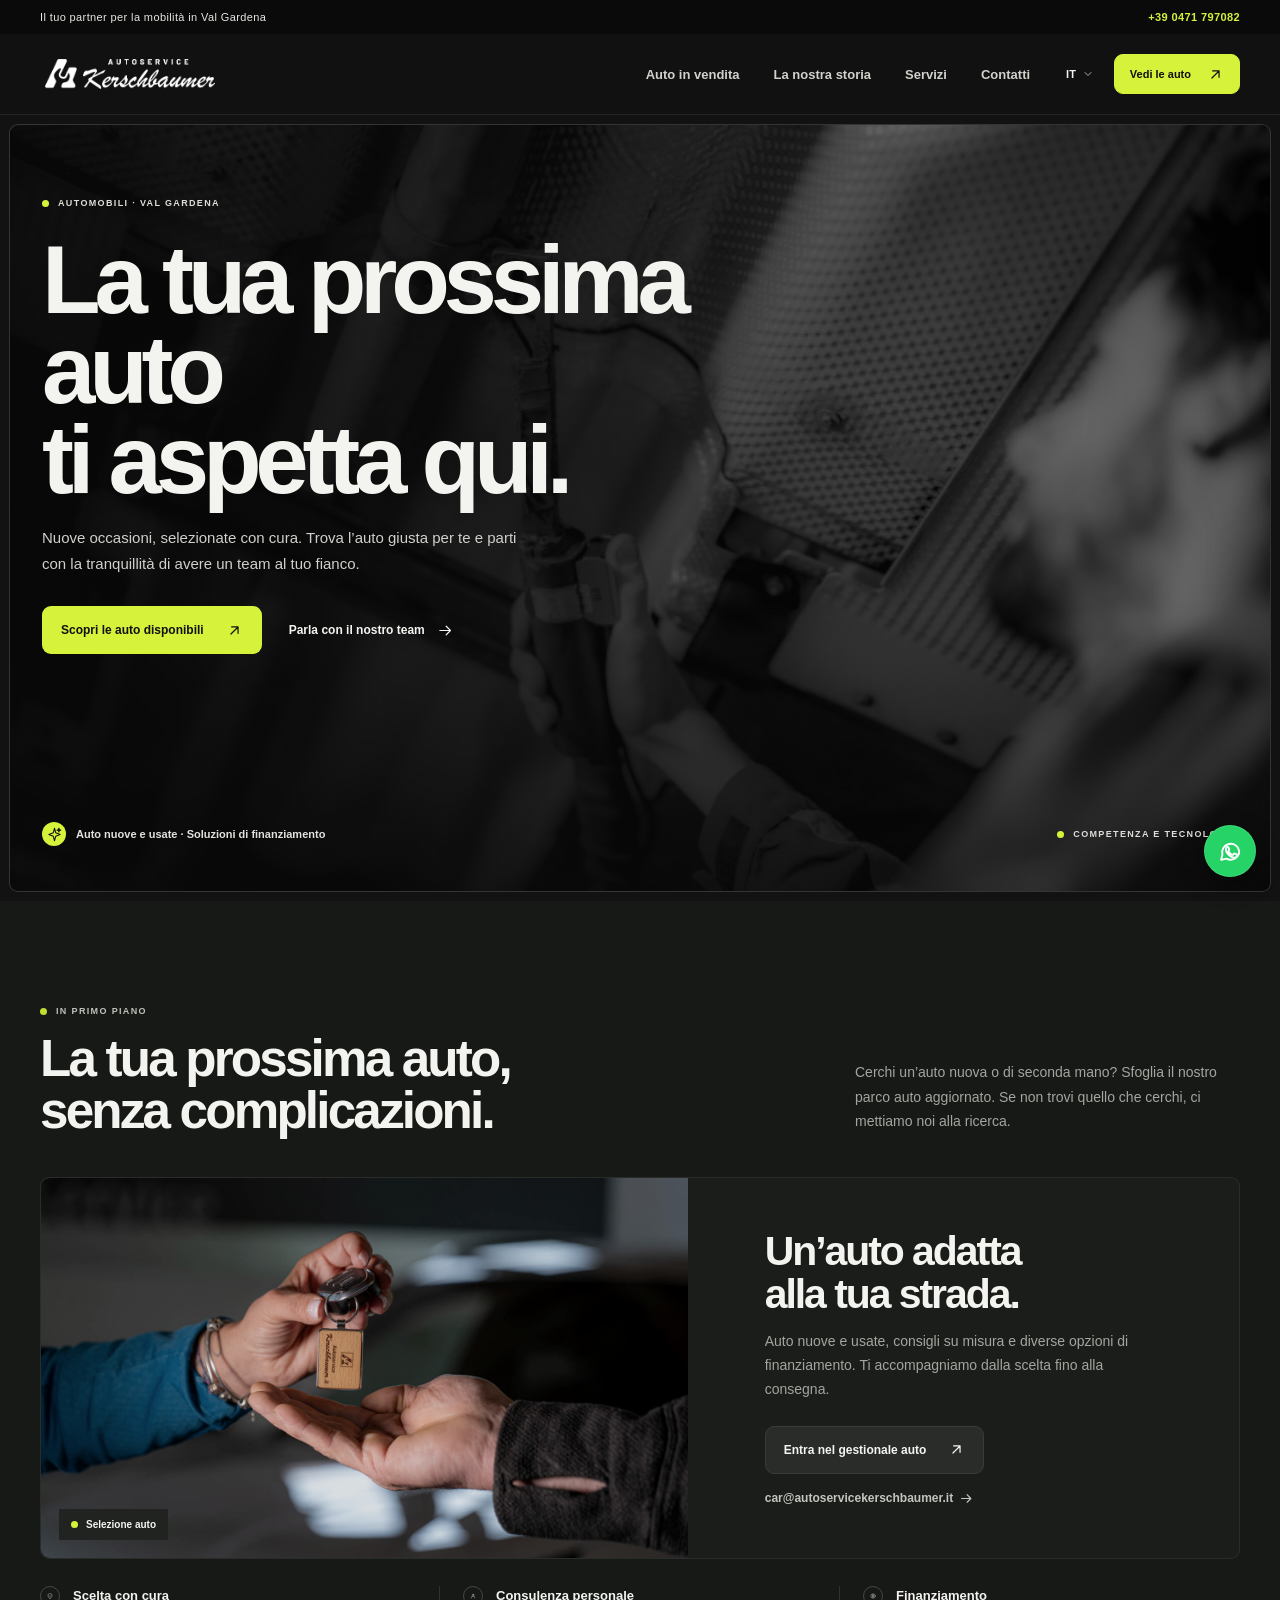
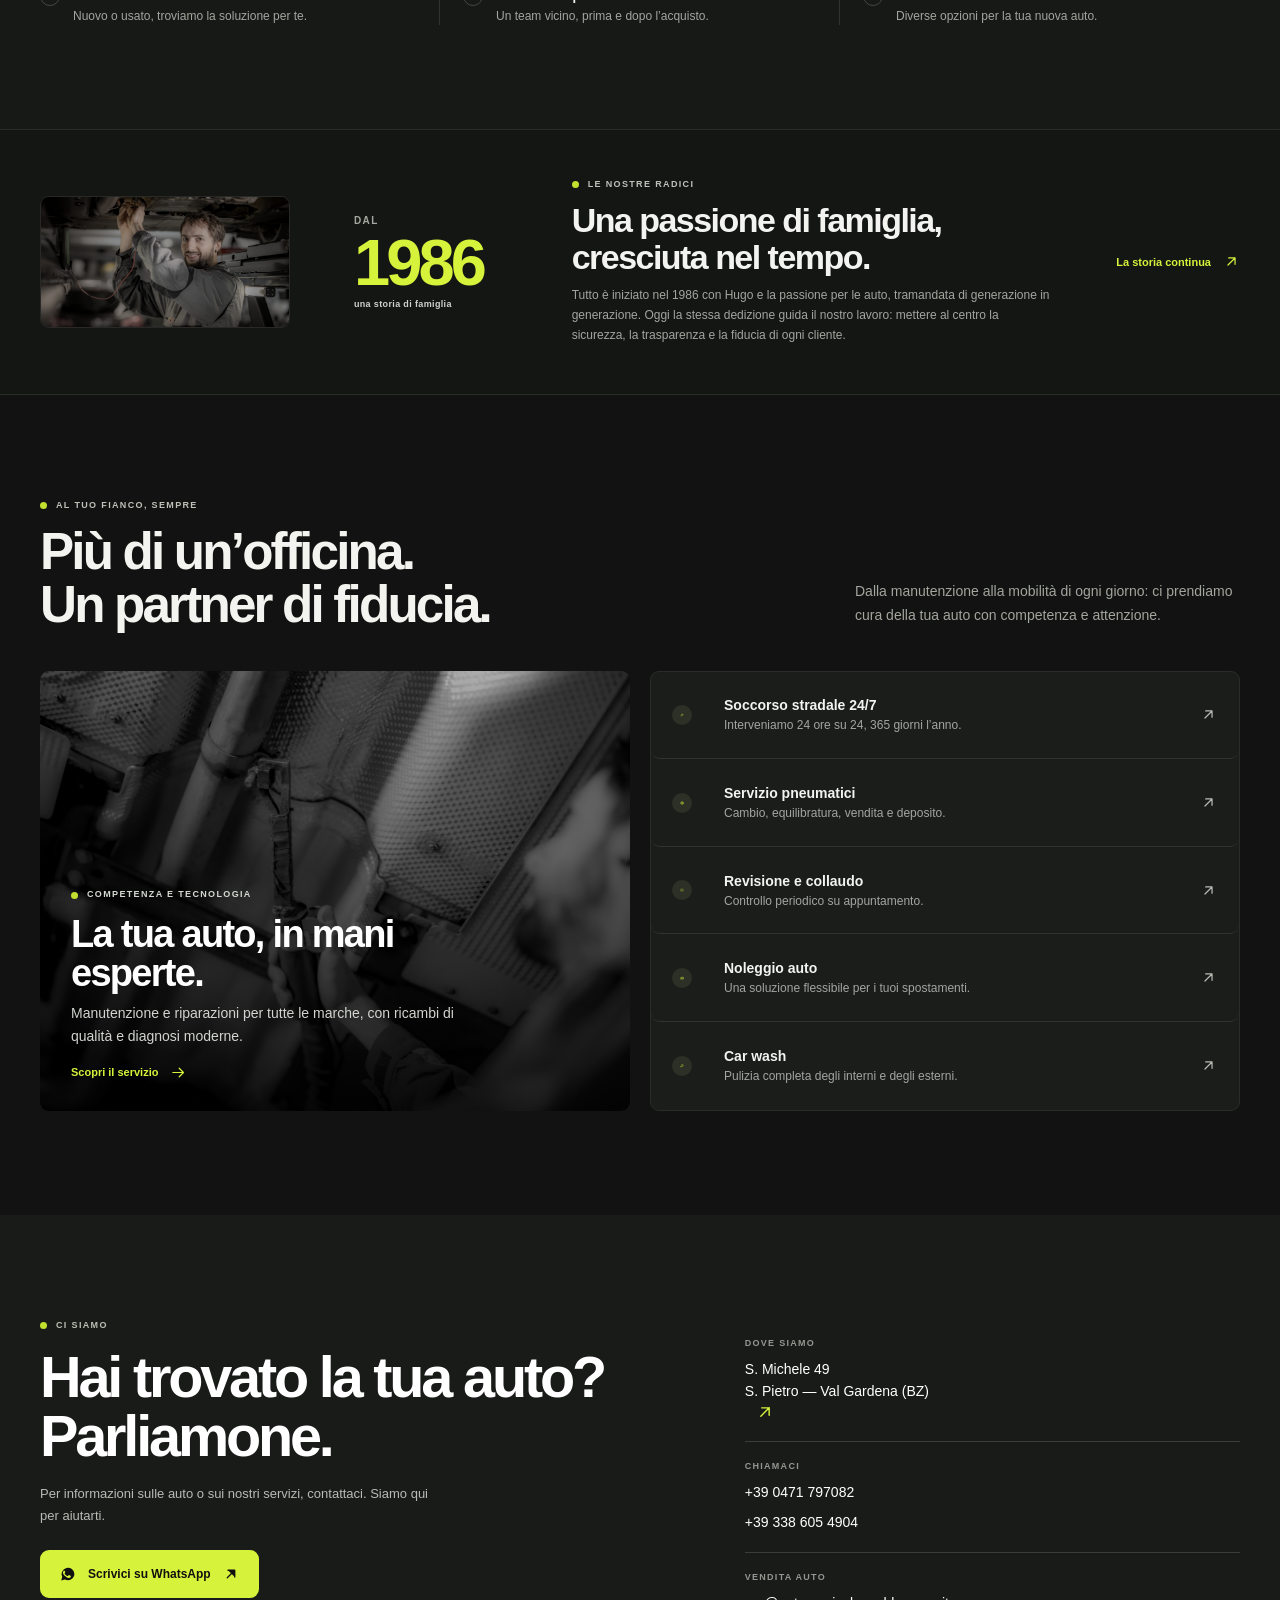
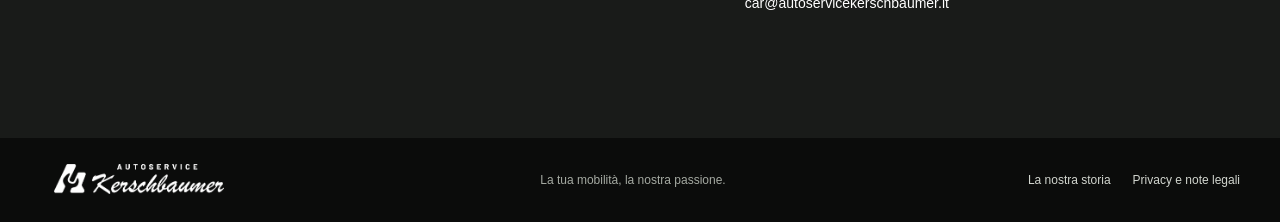
==== index.html @ 0c0854ee "Autoservice_Versione 2" ====
<!doctype html>
<html lang="it">
  <head>
    <meta charset="UTF-8" />
    <meta name="viewport" content="width=device-width, initial-scale=1" />
    <meta
      name="description"
      content="Scopri le auto nuove e usate di Autoservice Kerschbaumer in Val Gardena. Vendita, officina e assistenza."
    />
    <meta name="theme-color" content="#111211" />
    <title>Autoservice Kerschbaumer — Auto, service, fiducia</title>
    <link rel="stylesheet" href="styles.css" />
    <script src="script.js" defer></script>
  </head>
  <body>
    <svg class="icon-definitions" xmlns="http://www.w3.org/2000/svg" aria-hidden="true">
      <symbol id="icon-menu" viewBox="0 0 24 24"><path d="M4 7h16M4 12h16M4 17h16" /></symbol>
      <symbol id="icon-chevron-down" viewBox="0 0 24 24"><path d="m6 9 6 6 6-6" /></symbol>
      <symbol id="icon-arrow-up-right" viewBox="0 0 24 24"><path d="M7 17 17 7M8 7h9v9" /></symbol>
      <symbol id="icon-arrow-right" viewBox="0 0 24 24"><path d="M4 12h15m-6-6 6 6-6 6" /></symbol>
      <symbol id="icon-sparkle" viewBox="0 0 24 24"><path d="m12 2 1.9 7.1L21 12l-7.1 2.9L12 22l-1.9-7.1L3 12l7.1-2.9L12 2Z" /><path d="m19 2 .7 2.3L22 5l-2.3.7L19 8l-.7-2.3L16 5l2.3-.7L19 2Z" /></symbol>
      <symbol id="icon-shield" viewBox="0 0 24 24"><path d="M12 22s8-4 8-11V5l-8-3-8 3v6c0 7 8 11 8 11Z" /><path d="m9 12 2 2 4-4" /></symbol>
      <symbol id="icon-person" viewBox="0 0 24 24"><circle cx="12" cy="8" r="3.5" /><path d="M4 21a8 8 0 0 1 16 0" /></symbol>
      <symbol id="icon-finance" viewBox="0 0 24 24"><circle cx="12" cy="12" r="9" /><path d="M15 8.5c-.7-.7-1.6-1-3-1-1.5 0-2.5.8-2.5 2s1 1.8 2.7 2.2l.8.2c1.7.4 2.5 1.1 2.5 2.3s-1.1 2.2-3 2.2c-1.3 0-2.5-.4-3.4-1.2M12 5.5v13" /></symbol>
      <symbol id="icon-wrench" viewBox="0 0 24 24"><path d="M14.7 6.3a5 5 0 0 0-6.4 6.4L3 18a2.1 2.1 0 0 0 3 3l5.3-5.3a5 5 0 0 0 6.4-6.4L14 13l-3-3 3.7-3.7Z" /></symbol>
      <symbol id="icon-tire" viewBox="0 0 24 24"><circle cx="12" cy="12" r="9" /><circle cx="12" cy="12" r="4" /><path d="M12 3v5m0 8v5m9-9h-5M8 12H3" /></symbol>
      <symbol id="icon-check" viewBox="0 0 24 24"><path d="M20 7 10 17l-5-5" /><path d="M20 12v7H4V5h11" /></symbol>
      <symbol id="icon-car" viewBox="0 0 24 24"><path d="m5 11 1.5-5h11L19 11m2 0H3l-1 3v5h20v-5l-1-3ZM5 19v2m14-2v2" /><circle cx="6.5" cy="15" r="1" /><circle cx="17.5" cy="15" r="1" /></symbol>
      <symbol id="icon-wash" viewBox="0 0 24 24"><path d="M12 3s-5 6.2-5 10a5 5 0 0 0 10 0c0-3.8-5-10-5-10Z" /><path d="M19 4v4m-2-2h4M4 14v4m-2-2h4" /></symbol>
    </svg>
    <div class="topbar">
      <div class="shell topbar-inner">
        <span data-i18n="topbar">Il tuo partner per la mobilità in Val Gardena</span>
        <a href="tel:+390471797082">+39 0471 797082</a>
      </div>
    </div>

    <header class="site-header">
      <div class="shell header-inner">
        <a class="brand" href="#" aria-label="Autoservice Kerschbaumer — home" data-i18n-aria="homeAria">
          <span class="brand-logo-window">
            <img class="brand-logo" src="assets/ask-logo.png" alt="" />
          </span>
        </a>

        <button class="menu-toggle" type="button" aria-expanded="false" aria-controls="main-nav" aria-label="Apri il menu" data-i18n-aria="menu">
          <svg class="icon menu-icon" aria-hidden="true"><use href="#icon-menu" /></svg>
          <span class="sr-only" data-i18n="menu">Apri il menu</span>
        </button>

        <nav class="main-nav" id="main-nav" aria-label="Navigazione principale" data-i18n-aria="navAria">
          <a href="#auto" data-i18n="navCars">Auto in vendita</a>
          <a href="history.html" data-i18n="navStory">La nostra storia</a>
          <a href="#servizi" data-i18n="navServices">Servizi</a>
          <a href="#contatti" data-i18n="navContact">Contatti</a>
        </nav>

        <div class="header-actions">
          <div class="language-switcher">
            <button class="language-button" type="button" aria-label="Seleziona la lingua" data-i18n-aria="languageAria" aria-expanded="false" aria-controls="language-menu">
              <span class="current-language">IT</span>
              <svg class="icon chevron-icon" aria-hidden="true"><use href="#icon-chevron-down" /></svg>
            </button>
            <div class="language-menu" id="language-menu" hidden>
              <button type="button" data-language="it">Italiano <span>IT</span></button>
              <button type="button" data-language="en">English <span>EN</span></button>
              <button type="button" data-language="de">Deutsch <span>DE</span></button>
            </div>
          </div>
          <a class="button button-dark header-cta" href="https://listaveicoli.autoservicekerschbaumer.it/lista-veicoli/" target="_blank" rel="noopener noreferrer">
            <span data-i18n="navCta">Vedi le auto</span>
            <svg class="icon button-arrow" aria-hidden="true"><use href="#icon-arrow-up-right" /></svg>
          </a>
        </div>
      </div>
    </header>

    <main>
      <section class="hero" aria-labelledby="hero-title">
        <img
          class="hero-image"
          src="assets/workshop.jpg"
          alt="Un tecnico lavora su un veicolo nell'officina Autoservice Kerschbaumer"
          data-i18n-alt="heroImageAlt"
          fetchpriority="high"
        />
        <div class="hero-shade" aria-hidden="true"></div>
        <div class="hero-content shell">
          <div class="hero-copy">
            <p class="eyebrow"><span class="eyebrow-dot"></span><span data-i18n="heroEyebrow">AUTOMOBILI · VAL GARDENA</span></p>
            <h1 id="hero-title" data-i18n="heroTitle">La tua prossima auto<br />ti aspetta qui.</h1>
            <p class="hero-description" data-i18n="heroDescription">
              Nuove occasioni, selezionate con cura. Trova l’auto giusta per te e parti con la tranquillità di avere un team al tuo fianco.
            </p>
            <div class="hero-actions">
              <a class="button button-lime" href="https://listaveicoli.autoservicekerschbaumer.it/lista-veicoli/" target="_blank" rel="noopener noreferrer">
                <span data-i18n="heroCta">Scopri le auto disponibili</span>
                <svg class="icon button-arrow" aria-hidden="true"><use href="#icon-arrow-up-right" /></svg>
              </a>
              <a class="text-link" href="#contatti"><span data-i18n="heroSecondary">Parla con il nostro team</span><svg class="icon text-arrow" aria-hidden="true"><use href="#icon-arrow-right" /></svg></a>
            </div>
          </div>
          <div class="hero-foot">
            <div class="hero-note">
              <span class="note-icon" aria-hidden="true"><svg class="icon"><use href="#icon-sparkle" /></svg></span>
              <span data-i18n="heroNote">Auto nuove e usate · Soluzioni di finanziamento</span>
            </div>
            <span class="hero-caption"><span class="eyebrow-dot"></span><span data-i18n="workshopEyebrow">COMPETENZA E TECNOLOGIA</span></span>
          </div>
        </div>
      </section>

      <section class="inventory section-pad" id="auto" aria-labelledby="inventory-title">
        <div class="shell">
          <div class="section-heading inventory-heading">
            <div>
              <p class="eyebrow"><span class="eyebrow-dot"></span><span data-i18n="inventoryEyebrow">IN PRIMO PIANO</span></p>
              <h2 id="inventory-title" data-i18n="inventoryTitle">La tua prossima auto,<br />senza complicazioni.</h2>
            </div>
            <p class="section-intro" data-i18n="inventoryIntro">
              Cerchi un’auto nuova o di seconda mano? Sfoglia il nostro parco auto aggiornato. Se non trovi quello che cerchi, ci mettiamo noi alla ricerca.
            </p>
          </div>

          <div class="inventory-card">
            <div class="inventory-image-wrap">
              <img src="assets/car-detail.jpg" alt="Consegna di un'auto presso Autoservice Kerschbaumer" data-i18n-alt="inventoryImageAlt" loading="lazy" />
              <span class="image-tag"><span></span><span data-i18n="inventoryTag">Selezione auto</span></span>
            </div>
            <div class="inventory-content">
              <h3 data-i18n="inventoryCardTitle">Un’auto adatta<br />alla tua strada.</h3>
              <p data-i18n="inventoryCardText">
                Auto nuove e usate, consigli su misura e diverse opzioni di finanziamento. Ti accompagniamo dalla scelta fino alla consegna.
              </p>
              <a class="button button-dark" href="https://listaveicoli.autoservicekerschbaumer.it/lista-veicoli/" target="_blank" rel="noopener noreferrer">
                <span data-i18n="inventoryCta">Entra nel gestionale auto</span>
                <svg class="icon button-arrow" aria-hidden="true"><use href="#icon-arrow-up-right" /></svg>
              </a>
              <a class="inventory-email" href="mailto:car@autoservicekerschbaumer.it">car@autoservicekerschbaumer.it <svg class="icon text-arrow" aria-hidden="true"><use href="#icon-arrow-right" /></svg></a>
            </div>
          </div>

          <div class="benefits" aria-label="I vantaggi">
            <div class="benefit">
              <svg class="icon benefit-icon" aria-hidden="true"><use href="#icon-shield" /></svg>
              <span><strong data-i18n="benefitOneTitle">Scelta con cura</strong><small data-i18n="benefitOneText">Nuovo o usato, troviamo la soluzione per te.</small></span>
            </div>
            <div class="benefit">
              <svg class="icon benefit-icon" aria-hidden="true"><use href="#icon-person" /></svg>
              <span><strong data-i18n="benefitTwoTitle">Consulenza personale</strong><small data-i18n="benefitTwoText">Un team vicino, prima e dopo l’acquisto.</small></span>
            </div>
            <div class="benefit">
              <svg class="icon benefit-icon" aria-hidden="true"><use href="#icon-finance" /></svg>
              <span><strong data-i18n="benefitThreeTitle">Finanziamento</strong><small data-i18n="benefitThreeText">Diverse opzioni per la tua nuova auto.</small></span>
            </div>
          </div>
        </div>
      </section>

      <section class="story" id="storia" aria-labelledby="story-title">
        <div class="shell story-inner">
          <img class="story-preview-image" src="assets/story-family.jpg" alt="Un tecnico dell'officina al lavoro" data-i18n-alt="storyImageAlt" loading="lazy" />
          <div class="story-origin">
            <span data-i18n="storySince">DAL</span>
            <strong>1986</strong>
            <span data-i18n="storyOrigin">una storia di famiglia</span>
          </div>
          <div class="story-copy">
            <p class="eyebrow"><span class="eyebrow-dot"></span><span data-i18n="storyEyebrow">LE NOSTRE RADICI</span></p>
            <h2 id="story-title" data-i18n="storyTitle">Una passione di famiglia,<br />cresciuta nel tempo.</h2>
            <p data-i18n="storyText">
              Tutto è iniziato nel 1986 con Hugo e la passione per le auto, tramandata di generazione in generazione. Oggi la stessa dedizione guida il nostro lavoro: mettere al centro la sicurezza, la trasparenza e la fiducia di ogni cliente.
            </p>
          </div>
          <a class="story-link" href="history.html">
            <span data-i18n="storyLink">La storia continua</span><svg class="icon text-arrow" aria-hidden="true"><use href="#icon-arrow-up-right" /></svg>
          </a>
        </div>
      </section>

      <section class="services section-pad" id="servizi" aria-labelledby="services-title">
        <div class="shell">
          <div class="section-heading services-heading">
            <div>
              <p class="eyebrow"><span class="eyebrow-dot"></span><span data-i18n="servicesEyebrow">AL TUO FIANCO, SEMPRE</span></p>
              <h2 id="services-title" data-i18n="servicesTitle">Più di un’officina.<br />Un partner di fiducia.</h2>
            </div>
            <p class="section-intro" data-i18n="servicesIntro">
              Dalla manutenzione alla mobilità di ogni giorno: ci prendiamo cura della tua auto con competenza e attenzione.
            </p>
          </div>

          <div class="services-grid">
            <article class="service-card service-feature">
              <img src="assets/workshop.jpg" alt="L'officina di Autoservice Kerschbaumer" data-i18n-alt="workshopImageAlt" loading="lazy" />
              <div class="service-feature-content">
                <p class="eyebrow"><span class="eyebrow-dot"></span><span data-i18n="workshopEyebrow">COMPETENZA E TECNOLOGIA</span></p>
                <h3 data-i18n="workshopTitle">La tua auto, in mani esperte.</h3>
                <p data-i18n="workshopText">Manutenzione e riparazioni per tutte le marche, con ricambi di qualità e diagnosi moderne.</p>
                <a class="text-link" href="#contatti"><span data-i18n="serviceDetails">Scopri il servizio</span><svg class="icon text-arrow" aria-hidden="true"><use href="#icon-arrow-right" /></svg></a>
              </div>
            </article>

            <div class="service-list">
              <a class="service-row" href="#contatti">
                <svg class="icon service-icon" aria-hidden="true"><use href="#icon-wrench" /></svg><span><strong data-i18n="serviceTow">Soccorso stradale 24/7</strong><small data-i18n="serviceTowText">Interveniamo 24 ore su 24, 365 giorni l’anno.</small></span><svg class="icon row-arrow" aria-hidden="true"><use href="#icon-arrow-up-right" /></svg>
              </a>
              <a class="service-row" href="#contatti">
                <svg class="icon service-icon" aria-hidden="true"><use href="#icon-tire" /></svg><span><strong data-i18n="serviceTires">Servizio pneumatici</strong><small data-i18n="serviceTiresText">Cambio, equilibratura, vendita e deposito.</small></span><svg class="icon row-arrow" aria-hidden="true"><use href="#icon-arrow-up-right" /></svg>
              </a>
              <a class="service-row" href="#contatti">
                <svg class="icon service-icon" aria-hidden="true"><use href="#icon-check" /></svg><span><strong data-i18n="serviceInspection">Revisione e collaudo</strong><small data-i18n="serviceInspectionText">Controllo periodico su appuntamento.</small></span><svg class="icon row-arrow" aria-hidden="true"><use href="#icon-arrow-up-right" /></svg>
              </a>
              <a class="service-row" href="#contatti">
                <svg class="icon service-icon" aria-hidden="true"><use href="#icon-car" /></svg><span><strong data-i18n="serviceRental">Noleggio auto</strong><small data-i18n="serviceRentalText">Una soluzione flessibile per i tuoi spostamenti.</small></span><svg class="icon row-arrow" aria-hidden="true"><use href="#icon-arrow-up-right" /></svg>
              </a>
              <a class="service-row" href="#contatti">
                <svg class="icon service-icon" aria-hidden="true"><use href="#icon-wash" /></svg><span><strong data-i18n="serviceWash">Car wash</strong><small data-i18n="serviceWashText">Pulizia completa degli interni e degli esterni.</small></span><svg class="icon row-arrow" aria-hidden="true"><use href="#icon-arrow-up-right" /></svg>
              </a>
            </div>
          </div>
        </div>
      </section>

      <section class="contact section-pad" id="contatti" aria-labelledby="contact-title">
        <div class="shell contact-panel">
          <div class="contact-copy">
            <p class="eyebrow"><span class="eyebrow-dot"></span><span data-i18n="contactEyebrow">CI SIAMO</span></p>
            <h2 id="contact-title" data-i18n="contactTitle">Hai trovato la tua auto?<br />Parliamone.</h2>
            <p data-i18n="contactText">Per informazioni sulle auto o sui nostri servizi, contattaci. Siamo qui per aiutarti.</p>
            <a class="button button-lime" href="https://wa.me/393775952090?text=Ciao%2C%20vorrei%20avere%20informazioni%20sulle%20auto." target="_blank" rel="noopener noreferrer">
              <svg viewBox="0 0 24 24" aria-hidden="true"><path d="M20.5 11.8a8.5 8.5 0 0 1-12.6 7.4L3 20.5l1.3-4.7a8.5 8.5 0 1 1 16.2-4ZM8.2 8.1c-.2-.5-.5-.5-.7-.5h-.6c-.2 0-.5.1-.7.4-.2.3-.9.9-.9 2.2s.9 2.5 1 2.6c.1.2 1.8 2.8 4.4 3.8 2.2.9 2.6.7 3.1.6.5-.1 1.6-.7 1.8-1.3.2-.6.2-1.1.1-1.3-.1-.1-.2-.2-.5-.3l-1.8-.9c-.2-.1-.4-.1-.6.2-.2.3-.7.9-.9 1.1-.2.2-.3.2-.6.1-.3-.1-1.2-.4-2.3-1.4-.9-.8-1.4-1.8-1.5-2.1-.2-.3 0-.4.1-.5l.4-.5c.2-.2.2-.3.3-.5.1-.2 0-.4 0-.5l-.8-1.9Z" /></svg>
              <span data-i18n="whatsappCta">Scrivici su WhatsApp</span>
              <svg class="icon button-arrow" aria-hidden="true"><use href="#icon-arrow-up-right" /></svg>
            </a>
          </div>
          <div class="contact-details">
            <div class="contact-detail">
              <span class="detail-label" data-i18n="addressLabel">DOVE SIAMO</span>
              <a href="https://maps.google.com/?q=S.+Michele+49,+39048+San+Pietro+BZ" target="_blank" rel="noopener noreferrer">S. Michele 49<br />S. Pietro — Val Gardena (BZ)<svg class="icon detail-arrow" aria-hidden="true"><use href="#icon-arrow-up-right" /></svg></a>
            </div>
            <div class="contact-detail">
              <span class="detail-label" data-i18n="callLabel">CHIAMACI</span>
              <a href="tel:+390471797082">+39 0471 797082</a>
              <a href="tel:+393386054904">+39 338 605 4904</a>
            </div>
            <div class="contact-detail">
              <span class="detail-label" data-i18n="emailLabel">VENDITA AUTO</span>
              <a href="mailto:car@autoservicekerschbaumer.it">car@autoservicekerschbaumer.it</a>
            </div>
          </div>
        </div>
      </section>
    </main>

    <footer class="site-footer">
      <div class="shell footer-inner">
        <a class="brand footer-brand" href="index.html" aria-label="Autoservice Kerschbaumer — home" data-i18n-aria="homeAria">
          <span class="brand-logo-window">
            <img class="brand-logo" src="assets/ask-logo.png" alt="" />
          </span>
        </a>
        <span data-i18n="footerNote">La tua mobilità, la nostra passione.</span>
        <div class="footer-links">
          <a href="history.html" data-i18n="navStory">La nostra storia</a>
          <a href="legal.html" data-i18n="legalNav">Privacy e note legali</a>
        </div>
      </div>
    </footer>

    <a class="floating-whatsapp" href="https://wa.me/393775952090?text=Ciao%2C%20vorrei%20avere%20informazioni." target="_blank" rel="noopener noreferrer" aria-label="WhatsApp Autoservice Kerschbaumer" data-i18n-aria="whatsappAria">
      <svg viewBox="0 0 24 24" aria-hidden="true" fill="none" stroke="currentColor" stroke-linecap="round" stroke-linejoin="round" stroke-width="1.8">
        <path d="M20.4 11.6a8.3 8.3 0 0 1-12.3 7.2L3 20l1.2-4.9a8.3 8.3 0 1 1 16.2-3.5Z" />
        <path d="M8.2 7.9c.2-.4.4-.4.7-.4h.5c.2 0 .4 0 .6.5l.8 1.9c.1.3.1.5-.1.7l-.5.6c-.2.2-.3.4-.1.7.2.3.7 1.2 1.6 2 .9.8 1.8 1.1 2.1 1.3.3.1.5.1.7-.1l.8-1c.2-.2.4-.3.7-.2l1.9.9c.3.1.5.2.5.4 0 .3-.2 1.3-.9 1.9-.6.6-1.4.9-2 .8-.6-.1-1.5-.3-2.5-.8a9.8 9.8 0 0 1-3.9-3.3c-1-1.4-1.4-2.4-1.5-3.4-.1-.9.3-1.8.6-2.3Z" />
      </svg>
    </a>
  </body>
</html>
---- styles.css ----
:root {
  color-scheme: dark;
  --ink: #f3f4ef;
  --muted: #a2a69e;
  --lime: #d7f23b;
  --lime-dark: #c1df2e;
  --paper: #111211;
  --white: #fff;
  --line: #303330;
  --font: Aptos, "Segoe UI", Arial, sans-serif;
  --surface: #1b1d1b;
  --surface-hover: #242724;
}

* {
  box-sizing: border-box;
}

html {
  scroll-behavior: smooth;
  scroll-padding-top: 92px;
}

body {
  margin: 0;
  background: var(--paper);
  color: var(--ink);
  font-family: var(--font);
  -webkit-font-smoothing: antialiased;
}

button,
a {
  font: inherit;
}

a {
  color: inherit;
  text-decoration: none;
}

img {
  display: block;
  max-width: 100%;
}

.shell {
  width: min(1200px, calc(100% - 64px));
  margin-inline: auto;
}

.topbar {
  min-height: 34px;
  background: var(--ink);
  color: #e5e8e2;
  font-size: 11px;
  letter-spacing: .035em;
}

.topbar-inner {
  min-height: 34px;
  display: flex;
  align-items: center;
  justify-content: space-between;
}

.topbar a {
  color: var(--lime);
  font-weight: 650;
}

.site-header {
  position: sticky;
  z-index: 20;
  top: 0;
  background: rgb(247 248 245 / 94%);
  border-bottom: 1px solid rgb(21 23 21 / 7%);
  backdrop-filter: blur(16px);
}

.header-inner {
  min-height: 80px;
  display: flex;
  align-items: center;
  justify-content: space-between;
  gap: 36px;
}

.brand {
  display: inline-flex;
  align-items: center;
  flex: 0 0 auto;
}

.brand-logo-window {
  position: relative;
  width: 180px;
  height: 43px;
  overflow: hidden;
}

.brand-logo {
  position: absolute;
  top: -24px;
  left: 0;
  width: 180px;
  height: 90px;
  max-width: none;
  mix-blend-mode: multiply;
}

.main-nav,
.header-actions {
  display: flex;
  align-items: center;
}

.main-nav {
  gap: 34px;
  margin-left: auto;
}

.main-nav a {
  color: #51564f;
  font-size: 13px;
  font-weight: 600;
  transition: color .2s ease;
}

.main-nav a:hover,
.main-nav a:focus-visible {
  color: var(--ink);
}

.header-actions {
  gap: 20px;
}

.language-switcher {
  position: relative;
}

.language-button {
  display: inline-flex;
  align-items: center;
  gap: 6px;
  padding: 8px 0;
  border: 0;
  background: transparent;
  color: var(--ink);
  cursor: pointer;
  font-size: 11px;
  font-weight: 750;
}

.language-button svg {
  width: 12px;
  fill: none;
  stroke: currentColor;
  stroke-linecap: round;
  stroke-linejoin: round;
  stroke-width: 1.4;
}

.language-menu {
  position: absolute;
  top: calc(100% + 10px);
  right: -12px;
  z-index: 30;
  width: 150px;
  padding: 6px;
  border: 1px solid var(--line);
  border-radius: 10px;
  background: var(--white);
  box-shadow: 0 14px 38px rgb(21 23 21 / 12%);
}

.language-menu button {
  display: flex;
  width: 100%;
  align-items: center;
  justify-content: space-between;
  padding: 10px;
  border: 0;
  border-radius: 6px;
  background: transparent;
  color: var(--ink);
  cursor: pointer;
  font-size: 12px;
  text-align: left;
}

.language-menu button:hover,
.language-menu button[aria-current="true"] {
  background: #f0f2ec;
}

.language-menu button span {
  color: var(--muted);
  font-size: 10px;
  font-weight: 700;
}

.button {
  min-height: 48px;
  display: inline-flex;
  align-items: center;
  justify-content: center;
  gap: 22px;
  padding: 0 18px;
  border: 1px solid transparent;
  border-radius: 4px;
  font-size: 12px;
  font-weight: 750;
  transition: background .2s ease, transform .2s ease;
}

.button:hover {
  transform: translateY(-2px);
}

.button-dark {
  background: var(--ink);
  color: var(--white);
}

.button-dark:hover {
  background: #30362e;
}

.button-lime {
  background: var(--lime);
  color: var(--ink);
}

.button-lime:hover {
  background: var(--lime-dark);
}

.button-arrow {
  font-size: 17px;
  font-weight: 400;
  line-height: 1;
}

.header-cta {
  min-height: 40px;
  gap: 16px;
  padding-inline: 15px;
  font-size: 11px;
}

.menu-toggle {
  display: none;
}

.hero {
  display: grid;
  min-height: 570px;
  grid-template-columns: .92fr 1.08fr;
  align-items: center;
  gap: 48px;
  padding-block: 46px 62px;
}

.hero-copy {
  padding-block: 24px;
}

.eyebrow {
  display: flex;
  align-items: center;
  gap: 9px;
  margin: 0;
  color: #636a60;
  font-size: 9px;
  font-weight: 750;
  letter-spacing: .15em;
  line-height: 1.5;
}

.eyebrow-dot {
  width: 7px;
  height: 7px;
  flex: 0 0 7px;
  border-radius: 50%;
  background: var(--lime-dark);
}

h1,
h2,
h3,
p {
  margin-top: 0;
}

.hero h1 {
  max-width: 540px;
  margin: 22px 0 19px;
  font-size: clamp(45px, 4.2vw, 62px);
  font-weight: 700;
  letter-spacing: -.06em;
  line-height: .98;
  white-space: pre-line;
}

.hero-description {
  max-width: 440px;
  margin-bottom: 26px;
  color: var(--muted);
  font-size: 15px;
  line-height: 1.7;
}

.hero-actions {
  display: flex;
  align-items: center;
  flex-wrap: wrap;
  gap: 19px 23px;
}

.text-link {
  display: inline-flex;
  align-items: center;
  gap: 12px;
  color: var(--ink);
  font-size: 12px;
  font-weight: 700;
}

.text-link > span:last-child {
  font-size: 16px;
  font-weight: 400;
  transition: transform .2s ease;
}

.text-link:hover > span:last-child {
  transform: translateX(4px);
}

.hero-note {
  display: flex;
  align-items: center;
  gap: 10px;
  margin-top: 48px;
  color: #666d63;
  font-size: 11px;
  font-weight: 550;
}

.note-icon {
  display: grid;
  width: 24px;
  height: 24px;
  place-items: center;
  border-radius: 50%;
  background: #eaf1df;
  color: #657e30;
  font-size: 12px;
}

.hero-visual {
  position: relative;
  height: 454px;
  min-width: 0;
}

.hero-visual::before {
  position: absolute;
  top: -15px;
  right: -15px;
  width: 126px;
  height: 126px;
  border-top: 1px solid var(--lime-dark);
  border-right: 1px solid var(--lime-dark);
  content: "";
}

.hero-image {
  width: 100%;
  height: 100%;
  object-fit: cover;
  object-position: center;
  border-radius: 3px;
}

.photo-label {
  position: absolute;
  right: 18px;
  bottom: 18px;
  display: flex;
  min-width: 230px;
  align-items: center;
  gap: 13px;
  padding: 14px 16px;
  background: var(--white);
  box-shadow: 0 10px 30px rgb(21 23 21 / 12%);
}

.photo-label-icon {
  display: grid;
  width: 34px;
  height: 34px;
  place-items: center;
  border-radius: 50%;
  background: var(--lime);
  font-size: 16px;
}

.photo-label strong,
.photo-label small {
  display: block;
}

.photo-label strong {
  margin-bottom: 3px;
  font-size: 12px;
}

.photo-label small {
  color: var(--muted);
  font-size: 10px;
}

.hero-index {
  position: absolute;
  top: 50%;
  left: -32px;
  display: flex;
  align-items: center;
  gap: 8px;
  color: #fff;
  font-size: 9px;
  font-weight: 700;
  transform: translateY(-50%) rotate(-90deg);
  transform-origin: center;
}

.index-line {
  width: 32px;
  height: 1px;
  background: var(--lime);
}

.section-pad {
  padding-block: 104px;
}

.inventory {
  background: var(--white);
}

.section-heading {
  display: flex;
  align-items: flex-end;
  justify-content: space-between;
  gap: 48px;
  margin-bottom: 39px;
}

.section-heading h2,
.contact-copy h2 {
  margin: 14px 0 0;
  font-size: clamp(34px, 4vw, 52px);
  font-weight: 680;
  letter-spacing: -.055em;
  line-height: 1.03;
  white-space: pre-line;
}

.section-intro {
  max-width: 385px;
  margin-bottom: 4px;
  color: var(--muted);
  font-size: 14px;
  line-height: 1.75;
}

.inventory-card {
  display: grid;
  min-height: 380px;
  grid-template-columns: 1.08fr .92fr;
  background: var(--paper);
}

.inventory-image-wrap {
  position: relative;
  min-height: 380px;
  overflow: hidden;
}

.inventory-image-wrap img {
  width: 100%;
  height: 100%;
  position: absolute;
  object-fit: cover;
  inset: 0;
  transition: transform .5s ease;
}

.inventory-card:hover .inventory-image-wrap img {
  transform: scale(1.025);
}

.image-tag {
  position: absolute;
  bottom: 18px;
  left: 18px;
  display: flex;
  align-items: center;
  gap: 8px;
  padding: 10px 12px;
  background: rgb(255 255 255 / 94%);
  font-size: 10px;
  font-weight: 700;
}

.image-tag span:first-child {
  width: 7px;
  height: 7px;
  border-radius: 50%;
  background: var(--lime-dark);
}

.inventory-content {
  display: flex;
  align-items: flex-start;
  flex-direction: column;
  justify-content: center;
  padding: 44px clamp(32px, 6vw, 82px);
}

.card-number {
  margin-bottom: 23px;
  color: #858a82;
  font-size: 9px;
  font-weight: 700;
  letter-spacing: .16em;
}

.inventory-content h3 {
  margin: 0 0 15px;
  font-size: clamp(30px, 3.2vw, 43px);
  font-weight: 680;
  letter-spacing: -.05em;
  line-height: 1.04;
  white-space: pre-line;
}

.inventory-content p {
  max-width: 370px;
  margin-bottom: 24px;
  color: var(--muted);
  font-size: 13px;
  line-height: 1.7;
}

.inventory-content .button {
  margin-bottom: 17px;
}

.inventory-email {
  color: #62685f;
  font-size: 10px;
  font-weight: 650;
}

.inventory-email span {
  margin-left: 6px;
}

.benefits {
  display: grid;
  grid-template-columns: repeat(3, 1fr);
  padding-top: 27px;
}

.benefit {
  display: flex;
  align-items: flex-start;
  gap: 13px;
  padding-inline: 23px;
  border-right: 1px solid var(--line);
}

.benefit:first-child {
  padding-left: 0;
}

.benefit:last-child {
  border-right: 0;
}

.benefit-icon {
  display: grid;
  width: 30px;
  height: 30px;
  flex: 0 0 30px;
  place-items: center;
  border: 1px solid #daddd6;
  border-radius: 50%;
  color: #53594f;
  font-size: 9px;
  font-weight: 700;
}

.benefit strong,
.benefit small {
  display: block;
}

.benefit strong {
  margin: 2px 0 4px;
  font-size: 12px;
}

.benefit small {
  color: var(--muted);
  font-size: 10px;
  line-height: 1.5;
}

.services {
  background: #f0f2ed;
}

.services-grid {
  display: grid;
  grid-template-columns: 1fr 1fr;
  gap: 20px;
}

.service-feature {
  position: relative;
  min-height: 440px;
  overflow: hidden;
  background: #20231f;
  color: var(--white);
}

.service-feature::after {
  position: absolute;
  z-index: 1;
  background: linear-gradient(180deg, rgb(0 0 0 / 4%) 0%, rgb(0 0 0 / 82%) 100%);
  content: "";
  inset: 0;
}

.service-feature > img {
  width: 100%;
  height: 100%;
  position: absolute;
  object-fit: cover;
  inset: 0;
}

.service-feature-content {
  position: absolute;
  z-index: 2;
  right: 31px;
  bottom: 30px;
  left: 31px;
}

.service-feature-content .eyebrow {
  color: #d3d8d0;
}

.service-feature-content h3 {
  max-width: 380px;
  margin: 13px 0 10px;
  font-size: clamp(26px, 3vw, 38px);
  font-weight: 650;
  letter-spacing: -.045em;
  line-height: 1.02;
}

.service-feature-content > p:not(.eyebrow) {
  max-width: 410px;
  margin-bottom: 15px;
  color: #d2d5cf;
  font-size: 12px;
  line-height: 1.6;
}

.service-feature-content .text-link {
  color: var(--lime);
  font-size: 11px;
}

.service-list {
  display: grid;
  align-content: stretch;
  background: var(--white);
}

.service-row {
  display: grid;
  min-height: 87px;
  grid-template-columns: 38px 1fr 18px;
  align-items: center;
  gap: 14px;
  padding: 14px 21px;
  border-bottom: 1px solid var(--line);
  transition: background .2s ease;
}

.service-row:last-child {
  border-bottom: 0;
}

.service-row:hover {
  background: #f8f9f6;
}

.service-icon {
  display: grid;
  width: 34px;
  height: 34px;
  place-items: center;
  border-radius: 50%;
  background: #eff2e9;
  color: #53652c;
  font-size: 15px;
}

.service-row strong,
.service-row small {
  display: block;
}

.service-row strong {
  margin-bottom: 5px;
  font-size: 12px;
}

.service-row small {
  color: var(--muted);
  font-size: 10px;
}

.row-arrow {
  color: #888e84;
  font-size: 14px;
  transition: transform .2s ease;
}

.service-row:hover .row-arrow {
  transform: translate(2px, -2px);
}

.contact {
  background: var(--ink);
  color: var(--white);
}

.contact-panel {
  display: grid;
  grid-template-columns: 1fr .78fr;
  gap: 70px;
}

.contact-copy .eyebrow {
  color: #b8c0b3;
}

.contact-copy h2 {
  margin-block: 16px;
  font-size: clamp(38px, 4.5vw, 58px);
}

.contact-copy > p:not(.eyebrow) {
  max-width: 410px;
  margin-bottom: 23px;
  color: #b6bcb3;
  font-size: 13px;
  line-height: 1.7;
}

.contact-copy .button {
  gap: 11px;
}

.contact-copy .button svg,
.floating-whatsapp svg {
  width: 18px;
  height: 18px;
  fill: currentColor;
}

.contact-details {
  display: grid;
  align-content: center;
}

.contact-detail {
  display: flex;
  flex-direction: column;
  align-items: flex-start;
  gap: 7px;
  padding-block: 19px;
  border-bottom: 1px solid #393d38;
}

.contact-detail:last-child {
  border-bottom: 0;
}

.detail-label {
  margin-bottom: 3px;
  color: #92988f;
  font-size: 9px;
  font-weight: 750;
  letter-spacing: .14em;
}

.contact-detail a {
  position: relative;
  font-size: 12px;
  line-height: 1.6;
}

.contact-detail a:hover {
  color: var(--lime);
}

.detail-arrow {
  margin-left: 10px;
  color: var(--lime);
}

.site-footer {
  background: #101210;
  color: #a5aaa2;
  font-size: 10px;
}

.footer-inner {
  min-height: 84px;
  display: flex;
  align-items: center;
  justify-content: space-between;
  gap: 24px;
}

.footer-brand {
  padding: 4px 9px;
  border-radius: 3px;
  background: var(--white);
}

.site-footer a:last-child {
  color: #d2d6cf;
}

.site-footer a:last-child span {
  margin-left: 4px;
  color: var(--lime);
}

.footer-links {
  display: flex;
  align-items: center;
  gap: 22px;
}

.footer-links a {
  color: #d2d6cf;
}

.footer-links a:hover {
  color: var(--lime);
}

.floating-whatsapp {
  position: fixed;
  z-index: 15;
  right: 24px;
  bottom: 23px;
  display: grid;
  width: 52px;
  height: 52px;
  place-items: center;
  border: 1px solid rgb(255 255 255 / 18%);
  border-radius: 50%;
  background: #25d366;
  color: #fff;
  box-shadow: 0 8px 24px rgb(0 0 0 / 42%);
  transition: transform .2s ease, background .2s ease, box-shadow .2s ease;
}

.floating-whatsapp:hover {
  background: #1ebe5d;
  box-shadow: 0 11px 30px rgb(0 0 0 / 52%);
  transform: translateY(-3px);
}

.sr-only {
  position: absolute;
  width: 1px;
  height: 1px;
  overflow: hidden;
  clip: rect(0, 0, 0, 0);
  white-space: nowrap;
  clip-path: inset(50%);
}

:focus-visible {
  outline: 2px solid var(--lime);
  outline-offset: 4px;
}

@media (min-width: 1500px) {
  .hero {
    min-height: 620px;
  }

  .hero-visual {
    height: 490px;
  }
}

@media (max-width: 920px) {
  .shell {
    width: min(100% - 48px, 720px);
  }

  .header-inner {
    gap: 20px;
  }

  .main-nav {
    gap: 19px;
  }

  .header-actions {
    gap: 13px;
  }

  .hero {
    min-height: 500px;
    grid-template-columns: .9fr 1.1fr;
    gap: 27px;
    padding-block: 45px;
  }

  .hero-visual {
    height: 390px;
  }

  .hero h1 {
    font-size: clamp(43px, 6vw, 59px);
  }

  .hero-note {
    margin-top: 31px;
  }

  .section-pad {
    padding-block: 78px;
  }

  .inventory-content {
    padding-inline: 35px;
  }

  .contact-panel {
    gap: 38px;
  }
}

@media (max-width: 680px) {
  html {
    scroll-padding-top: 75px;
  }

  .shell {
    width: calc(100% - 40px);
  }

  .topbar {
    font-size: 9px;
  }

  .topbar-inner {
    min-height: 31px;
  }

  .header-inner {
    min-height: 68px;
    gap: 12px;
  }

  .brand-logo-window {
    width: 155px;
    height: 38px;
  }

  .brand-logo {
    top: -21px;
    width: 155px;
    height: 77.5px;
  }

  .menu-toggle {
    width: 34px;
    height: 34px;
    display: grid;
    align-content: center;
    justify-items: center;
    gap: 5px;
    margin-left: auto;
    padding: 0;
    border: 0;
    background: transparent;
  }

  .menu-toggle > span:not(.sr-only) {
    width: 19px;
    height: 1px;
    background: var(--ink);
  }

  .main-nav {
    position: absolute;
    top: 100%;
    right: 0;
    left: 0;
    display: none;
    align-items: stretch;
    flex-direction: column;
    gap: 0;
    padding: 8px 20px 16px;
    border-bottom: 1px solid var(--line);
    background: var(--paper);
  }

  .main-nav.is-open {
    display: flex;
  }

  .main-nav a {
    padding: 13px 0;
    border-bottom: 1px solid var(--line);
    font-size: 13px;
  }

  .main-nav a:last-child {
    border-bottom: 0;
  }

  .header-actions {
    gap: 12px;
  }

  .header-cta {
    min-height: 36px;
    gap: 7px;
    padding-inline: 10px;
    font-size: 10px;
  }

  .header-cta .button-arrow {
    font-size: 14px;
  }

  .language-menu {
    right: -8px;
  }

  .hero {
    display: flex;
    min-height: 0;
    flex-direction: column;
    align-items: stretch;
    gap: 28px;
    padding-block: 47px 55px;
  }

  .hero-copy {
    padding-block: 0;
  }

  .hero h1 {
    margin-top: 18px;
    font-size: clamp(46px, 12vw, 65px);
  }

  .hero-description {
    max-width: 480px;
    margin-bottom: 21px;
    font-size: 14px;
  }

  .hero-actions {
    align-items: flex-start;
    flex-direction: column;
    gap: 17px;
  }

  .hero-note {
    margin-top: 24px;
    font-size: 10px;
  }

  .hero-visual {
    height: clamp(260px, 67vw, 390px);
    margin-right: 9px;
  }

  .hero-visual::before {
    top: -9px;
    right: -9px;
    width: 75px;
    height: 75px;
  }

  .hero-index {
    left: -27px;
  }

  .photo-label {
    right: 10px;
    bottom: 10px;
    min-width: 0;
    gap: 9px;
    padding: 9px 11px;
  }

  .photo-label-icon {
    width: 29px;
    height: 29px;
  }

  .photo-label strong {
    font-size: 10px;
  }

  .photo-label small {
    font-size: 9px;
  }

  .section-pad {
    padding-block: 66px;
  }

  .section-heading {
    display: block;
    margin-bottom: 25px;
  }

  .section-heading h2,
  .contact-copy h2 {
    font-size: clamp(35px, 9vw, 48px);
  }

  .section-intro {
    max-width: 500px;
    margin-top: 16px;
    font-size: 13px;
  }

  .inventory-card {
    grid-template-columns: 1fr;
  }

  .inventory-image-wrap {
    min-height: 0;
    aspect-ratio: 1.28;
  }

  .inventory-content {
    padding: 29px 23px 31px;
  }

  .card-number {
    margin-bottom: 15px;
  }

  .inventory-content h3 {
    font-size: 36px;
  }

  .inventory-content p {
    margin-bottom: 18px;
  }

  .benefits {
    grid-template-columns: 1fr;
    padding-top: 18px;
  }

  .benefit,
  .benefit:first-child {
    padding: 14px 0;
    border-right: 0;
    border-bottom: 1px solid var(--line);
  }

  .benefit:last-child {
    border-bottom: 0;
  }

  .services-grid {
    grid-template-columns: 1fr;
    gap: 15px;
  }

  .service-feature {
    min-height: 355px;
  }

  .service-feature-content {
    right: 21px;
    bottom: 22px;
    left: 21px;
  }

  .service-row {
    min-height: 79px;
    grid-template-columns: 34px 1fr 16px;
    gap: 11px;
    padding-inline: 13px;
  }

  .service-row small {
    line-height: 1.4;
  }

  .contact-panel {
    grid-template-columns: 1fr;
    gap: 28px;
  }

  .contact-copy h2 {
    font-size: clamp(37px, 10vw, 52px);
  }

  .contact-details {
    border-top: 1px solid #393d38;
  }

  .contact-detail {
    padding-block: 15px;
  }

  .footer-inner {
    min-height: 120px;
    align-items: flex-start;
    justify-content: center;
    flex-direction: column;
    gap: 10px;
    padding-block: 17px;
  }

  .footer-links {
    align-items: flex-start;
    flex-direction: column;
    gap: 6px;
  }

  .floating-whatsapp {
    right: 15px;
    bottom: 15px;
    width: 48px;
    height: 48px;
  }
}

.legal-page {
  padding-block: clamp(58px, 9vw, 110px) 104px;
}

.legal-heading {
  max-width: 740px;
  margin-bottom: 68px;
}

.legal-heading h1 {
  margin: 19px 0 16px;
  font-size: clamp(48px, 7vw, 78px);
  font-weight: 650;
  letter-spacing: -.065em;
  line-height: .97;
}

.legal-heading > p:last-child {
  max-width: 520px;
  margin: 0;
  color: var(--muted);
  font-size: 15px;
  line-height: 1.7;
}

.legal-grid {
  display: grid;
  grid-template-columns: 205px minmax(0, 1fr);
  align-items: start;
  gap: clamp(40px, 8vw, 100px);
}

.legal-index {
  position: sticky;
  top: 110px;
  display: grid;
  gap: 5px;
  padding: 14px;
  border: 1px solid #292c29;
  border-radius: var(--radius);
  background: #171917;
}

.legal-index a {
  padding: 11px 10px;
  border-radius: 5px;
  color: #b7bbb3;
  font-size: 11px;
  transition: background .2s ease, color .2s ease;
}

.legal-index a:hover {
  background: #272a26;
  color: var(--lime);
}

.legal-content {
  min-width: 0;
}

.legal-section {
  padding-block: 30px 35px;
  border-bottom: 1px solid #303330;
  scroll-margin-top: 105px;
}

.legal-section:first-child {
  padding-top: 0;
}

.legal-section h2 {
  margin: 15px 0 12px;
  font-size: clamp(25px, 3vw, 34px);
  font-weight: 630;
  letter-spacing: -.045em;
}

.legal-section > p:not(.eyebrow) {
  max-width: 760px;
  margin-bottom: 15px;
  color: #b3b7af;
  font-size: 13px;
  line-height: 1.8;
}

.legal-details {
  margin: 22px 0 0;
  border-top: 1px solid #303330;
}

.legal-details > div {
  display: grid;
  grid-template-columns: minmax(170px, .55fr) 1fr;
  gap: 24px;
  padding: 13px 0;
  border-bottom: 1px solid #303330;
}

.legal-details dt,
.legal-details dd {
  margin: 0;
  font-size: 12px;
  line-height: 1.6;
}

.legal-details dt {
  color: #92978e;
}

.legal-details dd {
  color: #ebede7;
  overflow-wrap: anywhere;
}

.legal-details dd a:hover,
.legal-external-link:hover {
  color: var(--lime);
}

.legal-external-link {
  display: inline-flex;
  align-items: center;
  gap: 12px;
  margin-top: 2px;
  color: var(--lime);
  font-size: 12px;
  font-weight: 650;
}

.legal-external-link span:last-child {
  font-size: 16px;
}

.legal-disclaimer {
  margin: 28px 0 0;
  padding: 16px 18px;
  border-left: 2px solid var(--lime);
  border-radius: 0 var(--radius) var(--radius) 0;
  background: #1a1c19;
  color: #aeb3a8;
  font-size: 11px;
  line-height: 1.7;
}

@media (max-width: 680px) {
  .legal-page {
    padding-block: 48px 66px;
  }

  .legal-heading {
    margin-bottom: 38px;
  }

  .legal-heading h1 {
    font-size: 52px;
  }

  .legal-heading > p:last-child {
    font-size: 13px;
  }

  .legal-grid {
    grid-template-columns: 1fr;
    gap: 27px;
  }

  .legal-index {
    position: static;
    grid-template-columns: repeat(2, minmax(0, 1fr));
    gap: 3px;
    padding: 9px;
  }

  .legal-index a {
    padding: 10px 8px;
    font-size: 10px;
  }

  .legal-section {
    padding-block: 24px 27px;
  }

  .legal-section:first-child {
    padding-top: 0;
  }

  .legal-section > p:not(.eyebrow) {
    font-size: 12px;
  }

  .legal-details > div {
    grid-template-columns: 1fr;
    gap: 3px;
    padding: 11px 0;
  }

  .legal-details dd {
    font-size: 11px;
  }
}

@media (prefers-reduced-motion: reduce) {
  *,
  *::before,
  *::after {
    scroll-behavior: auto !important;
    transition-duration: .01ms !important;
  }
}

body {
  color-scheme: dark;
  background: #111211;
  color: #f3f4ef;
}

.topbar {
  background: #090a09;
}

.site-header {
  background: rgb(17 18 17 / 92%);
  border-bottom-color: rgb(255 255 255 / 8%);
}

.brand-logo {
  filter: invert(1);
  mix-blend-mode: screen;
}

.main-nav a {
  color: #d0d2cc;
}

.language-menu {
  border-color: #383b37;
  background: #202220;
  box-shadow: 0 14px 38px rgb(0 0 0 / 35%);
}

.language-menu button {
  color: #f3f4ef;
}

.language-menu button:hover,
.language-menu button[aria-current="true"] {
  background: #303330;
}

.button-dark {
  border-color: #383b38;
  background: #292c29;
  color: #f4f5f0;
}

.button-dark:hover {
  background: #383c37;
}

.header-cta {
  border-color: var(--lime);
  background: var(--lime);
  color: #151715;
}

.header-cta:hover {
  background: #e1fa58;
}

.eyebrow {
  color: #bdc1b9;
}

.hero-note {
  color: #b8bcb4;
}

.note-icon {
  background: #282d20;
  color: var(--lime);
}

.text-link {
  color: #f3f4ef;
}

.hero-image {
  filter: brightness(.58);
}

.photo-label {
  border: 1px solid #393c38;
  background: #202220;
  box-shadow: 0 10px 30px rgb(0 0 0 / 28%);
}

.photo-label small {
  color: #b6bab2;
}

.inventory {
  background: #171917;
}

.inventory-card {
  border: 1px solid #292c29;
  background: #1b1d1b;
}

.image-tag {
  background: rgb(31 34 31 / 94%);
}

.image-tag span:first-child {
  background: var(--lime);
}

.card-number {
  color: #969b92;
}

.inventory-email {
  color: #c2c6bd;
}

.benefit-icon {
  border-color: #444842;
  color: #d6d9d1;
}

.story {
  padding-block: 48px;
  border-block: 1px solid #282b28;
  background: #141614;
}

.story-inner {
  display: grid;
  grid-template-columns: minmax(150px, .78fr) minmax(115px, .48fr) minmax(0, 1.5fr) auto;
  align-items: center;
  gap: clamp(24px, 5vw, 70px);
}

.story-preview-image {
  width: 100%;
  height: 132px;
  object-fit: cover;
  object-position: center;
  border: 1px solid #383b36;
  border-radius: var(--radius);
  filter: grayscale(.6) brightness(.78) contrast(1.06);
}

.story-origin {
  display: grid;
  justify-items: start;
  gap: 4px;
  color: #a4a89f;
  font-size: 10px;
  font-weight: 700;
  letter-spacing: .14em;
  text-transform: uppercase;
}

.story-origin strong {
  color: var(--lime);
  font-size: clamp(42px, 5.5vw, 65px);
  font-weight: 650;
  letter-spacing: -.06em;
  line-height: 1;
}

.story-origin span:last-child {
  color: #d0d2cc;
  font-size: 9px;
  font-weight: 550;
  letter-spacing: .04em;
  text-transform: none;
}

.story-copy h2 {
  margin: 11px 0 10px;
  font-size: clamp(24px, 3vw, 34px);
  font-weight: 650;
  letter-spacing: -.045em;
  line-height: 1.06;
  white-space: pre-line;
}

.story-copy > p:last-child {
  max-width: 580px;
  margin: 0;
  color: #a2a69e;
  font-size: 12px;
  line-height: 1.7;
}

.story-link {
  display: inline-flex;
  align-items: center;
  justify-self: end;
  gap: 12px;
  color: var(--lime);
  font-size: 11px;
  font-weight: 700;
  white-space: nowrap;
}

.story-link span:last-child {
  font-size: 16px;
  font-weight: 400;
}

.services {
  background: #111211;
}

.service-list {
  border: 1px solid #292c29;
  background: #1b1d1b;
}

.service-row {
  border-bottom-color: #303330;
}

.service-row:hover {
  background: #242724;
}

.service-icon {
  background: #2c3026;
  color: var(--lime);
}

.row-arrow {
  color: #b7bcb3;
}

.contact {
  background: #191b19;
}

.site-footer {
  background: #0b0c0b;
}

.footer-brand {
  background: transparent;
}

.floating-whatsapp {
  border-color: rgb(255 255 255 / 12%);
  color: #fff;
}

.floating-whatsapp svg {
  width: 23px;
  height: 23px;
  fill: none;
  stroke: currentColor;
  stroke-width: 1.8;
}

:focus-visible {
  outline-color: var(--lime);
}

@media (max-width: 920px) {
  .story-inner {
    grid-template-columns: minmax(125px, .7fr) minmax(100px, .5fr) minmax(0, 1.5fr);
    gap: 18px 26px;
  }

  .story-link {
    grid-column: 3;
    justify-self: start;
  }
}

@media (max-width: 680px) {
  .main-nav {
    border-bottom-color: #303330;
    background: #171917;
  }

  .main-nav a {
    border-bottom-color: #303330;
  }

  .menu-toggle > span:not(.sr-only) {
    background: #f3f4ef;
  }

  .story {
    padding-block: 34px;
  }

  .story-inner {
    grid-template-columns: 1fr;
    gap: 12px;
  }

  .story-preview-image {
    height: clamp(150px, 48vw, 210px);
  }

  .story-origin {
    grid-template-columns: auto auto 1fr;
    align-items: baseline;
    gap: 8px;
  }
}

.icon-definitions {
    position: absolute;
    width: 0;
    height: 0;
    overflow: hidden;
  }

  .icon {
    display: block;
    width: 20px;
    height: 20px;
    flex: 0 0 auto;
    fill: none;
    stroke: currentColor;
    stroke-linecap: round;
    stroke-linejoin: round;
    stroke-width: 1.7;
  }

  .menu-icon {
    width: 25px;
    height: 25px;
  }

  .chevron-icon {
    width: 16px;
    height: 16px;
  }

  .button-arrow {
    width: 17px;
    height: 17px;
  }

  .text-arrow {
    width: 17px;
    height: 17px;
  }

  .text-link > .text-arrow {
    width: 17px;
    height: 17px;
    transition: transform .2s ease;
  }

  .text-link:hover > .text-arrow {
    transform: translateX(3px);
  }

  .note-icon .icon {
    width: 15px;
    height: 15px;
  }

  .benefit-icon {
    padding: 6px;
  }

  .service-icon {
    padding: 8px;
  }

  .row-arrow {
    width: 17px;
    height: 17px;
    transition: transform .2s ease;
  }

  .service-row:hover .row-arrow {
    transform: translate(2px, -2px);
  }

  .inventory-email {
    display: inline-flex;
    align-items: center;
    gap: 6px;
    font-size: 12px;
  }

  .inventory-email .text-arrow {
    width: 15px;
    height: 15px;
  }

  .legal-external-link .text-arrow {
    width: 17px;
    height: 17px;
  }

  .hero h1 {
    font-size: clamp(60px, 7.5vw, 100px);
  }

  .hero-description {
    font-size: 16px;
  }

  .inventory-content p,
  .legal-section > p:not(.eyebrow) {
    font-size: 14px;
  }

  .benefit strong {
    font-size: 13px;
  }

  .benefit small,
  .service-row small {
    font-size: 12px;
  }

  .service-row strong {
    font-size: 14px;
  }

  .service-feature-content > p:not(.eyebrow) {
    font-size: 14px;
  }

  .contact-detail a {
    font-size: 14px;
  }

  .site-footer,
  .footer-links {
    font-size: 12px;
  }

  .main-nav a[aria-current="page"] {
    color: var(--lime);
  }

  .history-page {
    overflow: hidden;
  }

  .history-heading {
    padding-block: clamp(60px, 9vw, 110px) 44px;
  }

  .history-heading h1 {
    max-width: 1000px;
    margin: 20px 0 17px;
    font-size: clamp(56px, 8vw, 100px);
    font-weight: 650;
    letter-spacing: -.065em;
    line-height: .96;
    white-space: pre-line;
  }

  .history-heading > p:last-child {
    max-width: 630px;
    margin: 0;
    color: #bdc1b9;
    font-size: 17px;
    line-height: 1.7;
  }

  .history-cover {
    position: relative;
    height: clamp(330px, 54vw, 680px);
    margin-top: 0;
    margin-bottom: 0;
    overflow: hidden;
    border: 1px solid #303330;
    border-radius: var(--radius);
    background: #1b1d1b;
  }

  .history-cover::after {
    position: absolute;
    background: linear-gradient(0deg, rgb(5 6 5 / 78%) 0%, transparent 42%);
    content: "";
    inset: 0;
    pointer-events: none;
  }

  .history-cover img {
    width: 100%;
    height: 100%;
    object-fit: cover;
    object-position: center 42%;
    filter: grayscale(.75) brightness(.76) contrast(1.1);
    transition: filter .5s ease, transform .7s ease;
  }

  .history-cover:hover img {
    filter: grayscale(.45) brightness(.82) contrast(1.08);
    transform: scale(1.02);
  }

  .history-cover figcaption {
    position: absolute;
    z-index: 1;
    right: 30px;
    bottom: 27px;
    left: 30px;
    display: flex;
    align-items: center;
    gap: 10px;
    color: #f1f2ed;
    font-size: 13px;
  }

  .history-story {
    display: grid;
    grid-template-columns: .6fr 1.4fr;
    gap: clamp(35px, 9vw, 135px);
    padding-block: clamp(65px, 9vw, 110px);
  }

  .history-year {
    display: flex;
    align-items: flex-start;
    flex-direction: column;
    gap: 7px;
    color: #a4a89f;
    font-size: 11px;
    font-weight: 700;
    letter-spacing: .12em;
    text-transform: uppercase;
  }

  .history-year strong {
    color: var(--lime);
    font-size: clamp(52px, 7vw, 80px);
    font-weight: 650;
    letter-spacing: -.065em;
    line-height: 1;
  }

  .history-year span:last-child {
    color: #d0d2cc;
    font-size: 11px;
    font-weight: 550;
    letter-spacing: 0;
    text-transform: none;
  }

  .history-copy h2,
  .history-values-copy h2,
  .history-end h2 {
    margin: 13px 0 17px;
    font-size: clamp(36px, 5vw, 57px);
    font-weight: 640;
    letter-spacing: -.055em;
    line-height: 1.02;
    white-space: pre-line;
  }

  .history-copy > p:last-child,
  .history-values-copy > p:not(.eyebrow) {
    max-width: 620px;
    margin: 0;
    color: #b3b7af;
    font-size: 16px;
    line-height: 1.8;
  }

  .history-values {
    background: #191b19;
  }

  .history-values-inner {
    display: grid;
    grid-template-columns: 1.05fr .95fr;
    align-items: center;
    gap: clamp(35px, 8vw, 100px);
    padding-block: clamp(60px, 9vw, 105px);
  }

  .history-values-copy .button {
    margin-top: 25px;
  }

  .history-team-photo {
    margin: 0;
  }

  .history-team-photo img {
    width: 100%;
    aspect-ratio: 1.25;
    object-fit: cover;
    object-position: center 35%;
    border: 1px solid #353834;
    border-radius: var(--radius);
    filter: grayscale(.65) brightness(.78) contrast(1.08);
    transition: filter .4s ease;
  }

  .history-team-photo:hover img {
    filter: grayscale(.35) brightness(.86) contrast(1.05);
  }

  .history-team-photo figcaption {
    margin-top: 11px;
    color: #a4a89f;
    font-size: 12px;
  }

  .history-end {
    padding-block: clamp(65px, 9vw, 105px);
  }

  .history-end h2 {
    margin-bottom: 23px;
  }

  .history-end .text-link {
    color: var(--lime);
    font-size: 14px;
  }

  .history-end .text-link svg {
    width: 17px;
    height: 17px;
  }

@media (max-width: 860px) {
    .header-inner {
      gap: 14px;
    }

    .menu-toggle {
      display: grid;
      width: 40px;
      height: 40px;
      flex: 0 0 40px;
      place-items: center;
      margin-left: auto;
      padding: 0;
      border: 1px solid #3a3d39;
      border-radius: var(--radius);
      background: #1b1d1b;
      color: var(--ink);
      cursor: pointer;
    }

    .menu-toggle[aria-expanded="true"] {
      border-color: var(--lime);
      color: var(--lime);
    }

    .main-nav {
      position: absolute;
      top: calc(100% + 8px);
      right: 24px;
      left: 24px;
      display: none;
      align-items: stretch;
      flex-direction: column;
      gap: 0;
      margin: 0;
      padding: 9px;
      border: 1px solid #383b37;
      border-radius: var(--radius);
      background: #1b1d1b;
      box-shadow: 0 18px 44px rgb(0 0 0 / 42%);
    }

    .main-nav.is-open {
      display: flex;
    }

    .main-nav a {
      padding: 15px 13px;
      border-bottom: 1px solid #303330;
      font-size: 15px;
    }

    .main-nav a:last-child {
      border-bottom: 0;
    }

    .hero-content {
      width: min(100% - 48px, 720px);
    }
  }

@media (max-width: 920px) {
    .history-story {
      gap: 32px;
    }

    .history-values-inner {
      gap: 34px;
    }
  }

@media (max-width: 680px) {
    .main-nav {
      right: 12px;
      left: 12px;
    }

    .header-inner {
      gap: 8px;
    }

    .brand-logo-window {
      width: 138px;
      height: 36px;
    }

    .brand-logo {
      top: -19px;
      width: 138px;
      height: 69px;
    }

    .menu-toggle {
      width: 36px;
      height: 36px;
      flex-basis: 36px;
    }

    .header-actions {
      gap: 8px;
    }

    .header-cta {
      min-height: 38px;
      gap: 6px;
      padding-inline: 9px;
      font-size: 10px;
    }

    .hero-content {
      width: calc(100% - 40px);
    }

    .hero h1 {
      font-size: clamp(48px, 12vw, 67px);
    }

    .hero-description {
      font-size: 14px;
    }

    .inventory-content p,
    .service-feature-content > p:not(.eyebrow),
    .legal-section > p:not(.eyebrow) {
      font-size: 14px;
    }

    .service-row strong {
      font-size: 14px;
    }

    .service-row small,
    .benefit small {
      font-size: 12px;
    }

    .story-inner {
      grid-template-columns: 1fr;
      gap: 13px;
    }

    .history-heading {
      padding-block: 48px 30px;
    }

    .history-heading h1 {
      font-size: clamp(46px, 11vw, 64px);
    }

    .history-heading > p:last-child {
      font-size: 15px;
    }

    .history-cover {
      height: clamp(300px, 90vw, 460px);
    }

    .history-cover figcaption {
      right: 17px;
      bottom: 17px;
      left: 17px;
      font-size: 12px;
    }

    .history-story,
    .history-values-inner {
      grid-template-columns: 1fr;
      gap: 26px;
      padding-block: 52px;
    }

    .history-year {
      display: grid;
      grid-template-columns: auto auto 1fr;
      align-items: baseline;
      justify-content: start;
      gap: 8px;
    }

    .history-year strong {
      font-size: 33px;
    }

    .history-copy h2,
    .history-values-copy h2,
    .history-end h2 {
      font-size: clamp(34px, 9vw, 45px);
    }

    .history-copy > p:last-child,
    .history-values-copy > p:not(.eyebrow) {
      font-size: 14px;
    }

    .history-team-photo img {
      aspect-ratio: 1.12;
    }

    .history-end {
      padding-block: 55px;
    }

    .footer-links {
      align-items: flex-start;
    }
  }

@media (max-width: 680px) {
  .story-origin strong {
    font-size: 30px;
  }

  .story-copy h2 {
    margin-block: 8px 7px;
    font-size: 26px;
  }

  .story-copy > p:last-child {
    font-size: 11px;
    line-height: 1.55;
  }

  .story-link {
    grid-column: auto;
  }
}

:root {
  --radius: 9px;
}

.hero {
  position: relative;
  display: block;
  height: min(900px, max(560px, calc(100svh - 132px)));
  min-height: 0;
  margin: 9px;
  overflow: hidden;
  padding: 0;
  border: 1px solid rgb(255 255 255 / 9%);
  border-radius: var(--radius);
  background: #20211f;
}

.hero-image {
  position: absolute;
  inset: 0;
  width: 100%;
  height: 100%;
  object-fit: cover;
  object-position: center 53%;
  border-radius: inherit;
  filter: grayscale(1) brightness(.64) contrast(1.08);
  transform: scale(1.015);
}

.hero-shade {
  position: absolute;
  inset: 0;
  border-radius: inherit;
  background:
    linear-gradient(90deg, rgb(8 9 8 / 88%) 0%, rgb(8 9 8 / 69%) 42%, rgb(8 9 8 / 16%) 100%),
    linear-gradient(0deg, rgb(8 9 8 / 55%) 0%, transparent 36%);
}

.hero-content {
  position: relative;
  display: flex;
  height: 100%;
  flex-direction: column;
  justify-content: center;
  padding-block: clamp(44px, 8vh, 92px) clamp(26px, 5vh, 52px);
}

.hero-copy {
  max-width: 740px;
  padding-block: 0;
}

.hero-copy .eyebrow {
  color: #dedfd9;
}

.hero-copy .eyebrow-dot,
.hero-caption .eyebrow-dot {
  background: var(--lime);
}

.hero h1 {
  max-width: 800px;
  margin-block: 24px 20px;
  font-size: clamp(56px, 7.5vw, 100px);
  font-weight: 650;
  letter-spacing: -.065em;
  line-height: .94;
}

.hero-description {
  max-width: 500px;
  margin-bottom: 30px;
  color: #d0d1cb;
  font-size: 15px;
  line-height: 1.7;
}

.hero-actions {
  gap: 16px 27px;
}

.hero .button-lime {
  color: #10110f;
}

.hero .text-link {
  color: #f4f5f1;
}

.hero-foot {
  display: flex;
  align-items: center;
  justify-content: space-between;
  gap: 24px;
  margin-top: auto;
  padding-top: 48px;
}

.hero-note {
  margin: 0;
  color: #e2e3de;
}

.note-icon {
  background: var(--lime);
  color: #10110f;
}

.hero-caption {
  display: inline-flex;
  align-items: center;
  gap: 9px;
  color: #dddeda;
  font-size: 9px;
  font-weight: 750;
  letter-spacing: .15em;
}

.button,
.inventory-card,
.service-feature,
.service-list,
.contact-panel,
.photo-label,
.language-menu,
.service-row,
.brand-logo-window,
.inventory-image-wrap {
  border-radius: var(--radius);
}

.button-lime,
.header-cta {
  color: #10110f;
}

.button-lime:hover,
.header-cta:hover {
  color: #10110f;
}

.inventory-card {
  overflow: hidden;
}

.inventory-image-wrap {
  overflow: hidden;
  border-radius: var(--radius) 0 0 var(--radius);
}

.inventory-image-wrap img {
  filter: saturate(.78) contrast(1.04) brightness(.88);
  transition: filter .4s ease, transform .5s ease;
}

.inventory-card:hover .inventory-image-wrap img {
  filter: saturate(.94) contrast(1.06) brightness(.94);
}

.service-feature {
  border-radius: var(--radius);
}

.service-feature > img {
  filter: grayscale(1) brightness(.7) contrast(1.08);
  transition: filter .4s ease, transform .6s ease;
}

.service-feature:hover > img {
  filter: grayscale(.75) brightness(.78) contrast(1.06);
  transform: scale(1.025);
}

.service-list {
  overflow: hidden;
}

.floating-whatsapp {
  color: #fff;
}

.floating-whatsapp svg {
  width: 25px;
  height: 25px;
}

@media (max-width: 680px) {
  .hero {
    height: max(650px, calc(100svh - 118px));
    margin: 6px;
  }

  .hero-image {
    object-position: 60% center;
  }

  .hero-shade {
    background:
      linear-gradient(90deg, rgb(8 9 8 / 76%) 0%, rgb(8 9 8 / 42%) 100%),
      linear-gradient(0deg, rgb(8 9 8 / 76%) 0%, rgb(8 9 8 / 12%) 100%);
  }

  .hero-content {
    width: calc(100% - 40px);
    justify-content: flex-end;
    padding-block: 58px 26px;
  }

  .hero h1 {
    margin-block: 18px 14px;
    font-size: clamp(48px, 12vw, 68px);
  }

  .hero-description {
    margin-bottom: 22px;
    font-size: 13px;
  }

  .hero-actions {
    gap: 15px;
  }

  .hero-foot {
    align-items: flex-start;
    flex-direction: column;
    gap: 12px;
    padding-top: 31px;
  }

  .hero-note {
    font-size: 10px;
  }

  .inventory-image-wrap {
    border-radius: var(--radius) var(--radius) 0 0;
  }
}
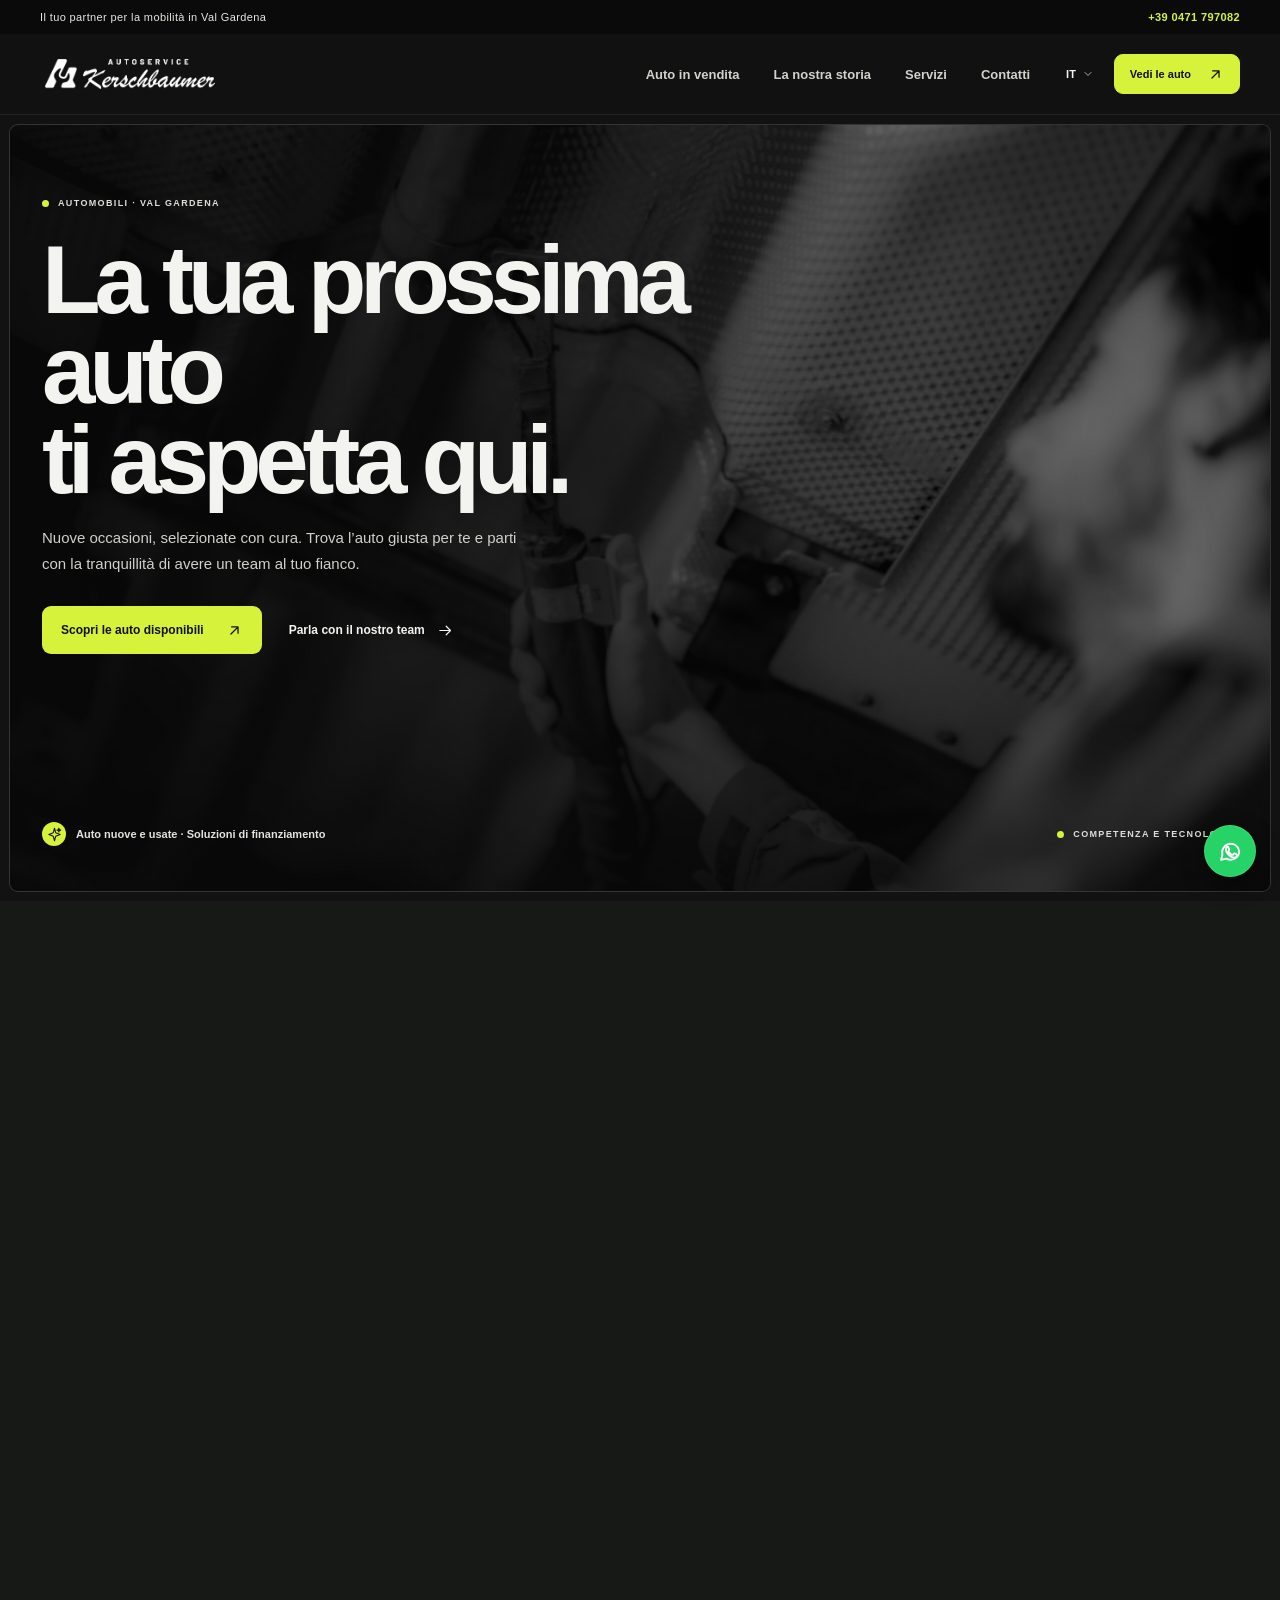
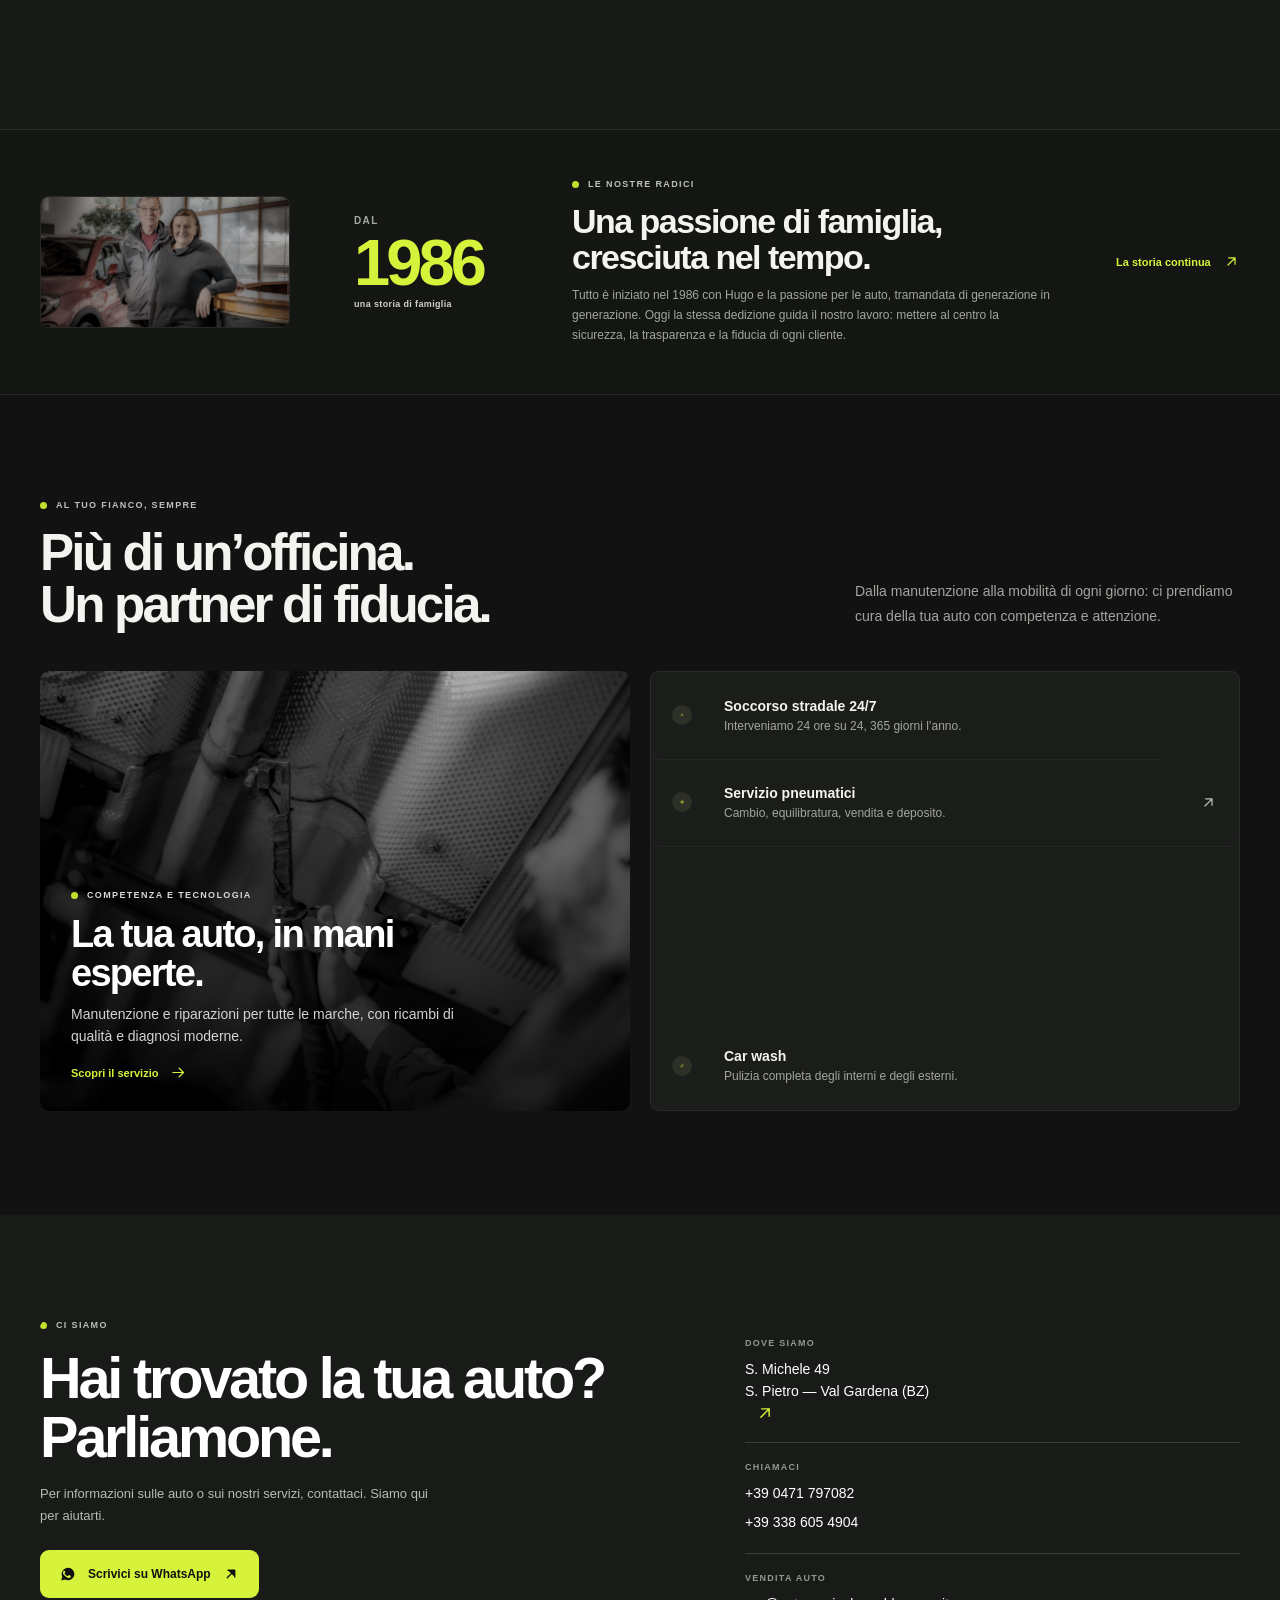
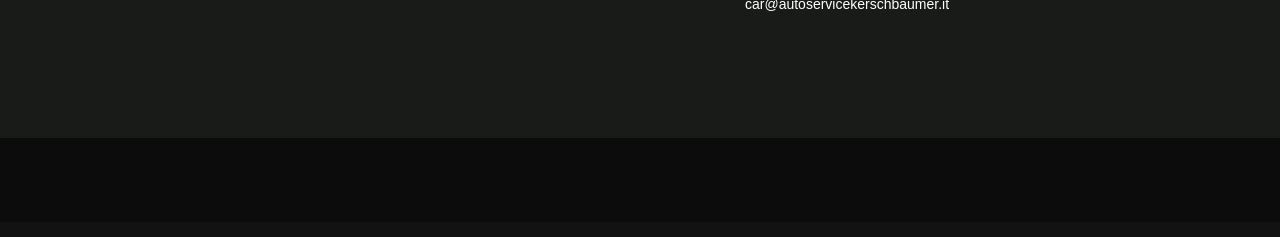
==== commit 38565a4e: "Autoservice_Versione_3" ====
--- a/index.html
+++ b/index.html
@@ -18,6 +18,7 @@
       <symbol id="icon-chevron-down" viewBox="0 0 24 24"><path d="m6 9 6 6 6-6" /></symbol>
       <symbol id="icon-arrow-up-right" viewBox="0 0 24 24"><path d="M7 17 17 7M8 7h9v9" /></symbol>
       <symbol id="icon-arrow-right" viewBox="0 0 24 24"><path d="M4 12h15m-6-6 6 6-6 6" /></symbol>
+      <symbol id="icon-arrow-down" viewBox="0 0 24 24"><path d="M12 4v15m-6-6 6 6 6-6" /></symbol>
       <symbol id="icon-sparkle" viewBox="0 0 24 24"><path d="m12 2 1.9 7.1L21 12l-7.1 2.9L12 22l-1.9-7.1L3 12l7.1-2.9L12 2Z" /><path d="m19 2 .7 2.3L22 5l-2.3.7L19 8l-.7-2.3L16 5l2.3-.7L19 2Z" /></symbol>
       <symbol id="icon-shield" viewBox="0 0 24 24"><path d="M12 22s8-4 8-11V5l-8-3-8 3v6c0 7 8 11 8 11Z" /><path d="m9 12 2 2 4-4" /></symbol>
       <symbol id="icon-person" viewBox="0 0 24 24"><circle cx="12" cy="8" r="3.5" /><path d="M4 21a8 8 0 0 1 16 0" /></symbol>
@@ -28,6 +29,19 @@
       <symbol id="icon-car" viewBox="0 0 24 24"><path d="m5 11 1.5-5h11L19 11m2 0H3l-1 3v5h20v-5l-1-3ZM5 19v2m14-2v2" /><circle cx="6.5" cy="15" r="1" /><circle cx="17.5" cy="15" r="1" /></symbol>
       <symbol id="icon-wash" viewBox="0 0 24 24"><path d="M12 3s-5 6.2-5 10a5 5 0 0 0 10 0c0-3.8-5-10-5-10Z" /><path d="M19 4v4m-2-2h4M4 14v4m-2-2h4" /></symbol>
     </svg>
+    <div class="intro-scroll-space" aria-hidden="true"></div>
+    <section class="site-intro" id="site-intro" aria-label="Introduzione al sito" data-i18n-aria="introAria" hidden>
+      <div class="intro-stage">
+        <div class="intro-logo-window" aria-hidden="true">
+          <img class="intro-logo" src="assets/ask-logo.png" alt="" />
+        </div>
+        <div class="intro-instruction">
+          <span class="intro-scroll-cue" aria-hidden="true"><svg class="icon"><use href="#icon-arrow-down" /></svg></span>
+          <span data-i18n="introHint">Scorri per entrare</span>
+        </div>
+        <button class="intro-skip" id="intro-skip" type="button" data-i18n="introSkip">Entra nel sito</button>
+      </div>
+    </section>
     <div class="topbar">
       <div class="shell topbar-inner">
         <span data-i18n="topbar">Il tuo partner per la mobilità in Val Gardena</span>
@@ -159,7 +173,7 @@
 
       <section class="story" id="storia" aria-labelledby="story-title">
         <div class="shell story-inner">
-          <img class="story-preview-image" src="assets/story-family.jpg" alt="Un tecnico dell'officina al lavoro" data-i18n-alt="storyImageAlt" loading="lazy" />
+          <img class="story-preview-image" src="assets/story-hugo-lidia.jpg" alt="Hugo e Lidia Kerschbaumer" data-i18n-alt="historyFoundersAlt" loading="lazy" />
           <div class="story-origin">
             <span data-i18n="storySince">DAL</span>
             <strong>1986</strong>
--- a/styles.css
+++ b/styles.css
@@ -1477,6 +1477,155 @@
   }
 }
 
+.intro-scroll-space {
+  display: none;
+  height: 100vh;
+  height: 100svh;
+}
+
+.site-intro[hidden] {
+  display: none;
+}
+
+.intro-active {
+  overscroll-behavior-y: contain;
+}
+
+.intro-active .intro-scroll-space {
+  display: block;
+}
+
+.site-intro {
+  --intro-progress: 0;
+  --intro-opacity: 1;
+  --intro-hint-opacity: 1;
+  position: fixed;
+  z-index: 100;
+  inset: 0;
+  display: grid;
+  overflow: hidden;
+  place-items: center;
+  background: #090a09;
+  opacity: var(--intro-opacity);
+  pointer-events: auto;
+  will-change: opacity;
+}
+
+.intro-stage {
+  position: relative;
+  display: grid;
+  width: 100%;
+  height: 100%;
+  place-items: center;
+}
+
+.intro-logo-window {
+  position: relative;
+  width: min(76vw, 920px);
+  height: min(38vw, 460px);
+  overflow: hidden;
+  transform: scale(calc(.68 + var(--intro-progress) * 9));
+  transform-origin: center;
+  will-change: transform;
+}
+
+.intro-logo {
+  position: absolute;
+  top: -50%;
+  left: 0;
+  width: 100%;
+  height: 200%;
+  max-width: none;
+  object-fit: contain;
+  filter: brightness(0) saturate(100%) invert(87%) sepia(82%) saturate(700%) hue-rotate(17deg) brightness(108%) contrast(98%);
+}
+
+.intro-instruction {
+  position: absolute;
+  bottom: clamp(46px, 8vh, 86px);
+  left: 50%;
+  display: flex;
+  align-items: center;
+  flex-direction: column;
+  gap: 12px;
+  color: var(--lime);
+  font-size: 11px;
+  font-weight: 650;
+  letter-spacing: .12em;
+  opacity: var(--intro-hint-opacity);
+  text-transform: uppercase;
+  transform: translateX(-50%);
+  white-space: nowrap;
+}
+
+.intro-scroll-cue {
+  display: grid;
+  width: 38px;
+  height: 38px;
+  place-items: center;
+  border: 1px solid rgb(215 242 59 / 45%);
+  border-radius: 50%;
+  animation: intro-cue 1.8s ease-in-out infinite;
+}
+
+.intro-scroll-cue .icon {
+  width: 17px;
+  height: 17px;
+}
+
+.intro-skip {
+  position: absolute;
+  right: clamp(20px, 4vw, 56px);
+  bottom: clamp(23px, 4vh, 42px);
+  padding: 8px 0;
+  border: 0;
+  background: transparent;
+  color: #a9ada5;
+  cursor: pointer;
+  font-size: 11px;
+  text-decoration: underline;
+  text-decoration-color: transparent;
+  text-underline-offset: 4px;
+  transition: color .2s ease, text-decoration-color .2s ease;
+}
+
+.intro-skip:hover {
+  color: var(--lime);
+  text-decoration-color: currentColor;
+}
+
+@keyframes intro-cue {
+  0%,
+  100% {
+    transform: translateY(0);
+  }
+
+  50% {
+    transform: translateY(5px);
+  }
+}
+
+@media (max-width: 680px) {
+  .intro-logo-window {
+    width: 88vw;
+    height: 44vw;
+    transform: scale(calc(.72 + var(--intro-progress) * 8));
+  }
+
+  .intro-instruction {
+    bottom: 80px;
+    font-size: 10px;
+  }
+}
+
+@media (prefers-reduced-motion: reduce) {
+  .intro-scroll-space,
+  .site-intro,
+  .intro-active .intro-scroll-space {
+    display: none !important;
+  }
+}
+
 body {
   color-scheme: dark;
   background: #111211;
@@ -2564,3 +2713,476 @@
     border-radius: var(--radius) var(--radius) 0 0;
   }
 }
+
+.history-page {
+  padding-bottom: 1px;
+}
+
+.history-lead {
+  display: grid;
+  grid-template-columns: .88fr 1.12fr;
+  align-items: center;
+  gap: clamp(36px, 7vw, 96px);
+  padding-block: clamp(66px, 9vw, 112px) clamp(70px, 9vw, 110px);
+}
+
+.history-lead-copy h1 {
+  max-width: 630px;
+  margin: 20px 0 19px;
+  font-size: clamp(56px, 7.3vw, 94px);
+  font-weight: 650;
+  letter-spacing: -.067em;
+  line-height: .97;
+  white-space: pre-line;
+}
+
+.history-lead-copy > p:not(.eyebrow) {
+  max-width: 450px;
+  margin: 0;
+  color: #b7bbb3;
+  font-size: 17px;
+  line-height: 1.75;
+}
+
+.history-lead-year {
+  display: flex;
+  align-items: baseline;
+  gap: 13px;
+  margin-top: 37px;
+}
+
+.history-lead-year strong {
+  color: var(--lime);
+  font-size: 32px;
+  font-weight: 650;
+  letter-spacing: -.06em;
+}
+
+.history-lead-year span {
+  color: #c5c9c1;
+  font-size: 12px;
+}
+
+.history-lead-image {
+  position: relative;
+  min-width: 0;
+  margin: 0;
+  overflow: hidden;
+  border: 1px solid #343733;
+  border-radius: var(--radius);
+  background: #1b1d1b;
+}
+
+.history-lead-image::after {
+  position: absolute;
+  background: linear-gradient(0deg, rgb(7 8 7 / 78%), transparent 35%);
+  content: "";
+  inset: 0;
+  pointer-events: none;
+}
+
+.history-lead-image img {
+  width: 100%;
+  aspect-ratio: 1.26;
+  object-fit: cover;
+  object-position: center 39%;
+  filter: grayscale(.35) brightness(.82) contrast(1.05);
+  transition: filter .4s ease, transform .7s ease;
+}
+
+.history-lead-image:hover img {
+  filter: grayscale(.1) brightness(.88) contrast(1.02);
+  transform: scale(1.025);
+}
+
+.history-lead-image figcaption {
+  position: absolute;
+  z-index: 1;
+  right: 22px;
+  bottom: 20px;
+  left: 22px;
+  display: flex;
+  align-items: center;
+  gap: 10px;
+  color: #f3f4ef;
+  font-size: 12px;
+}
+
+.history-archive {
+  display: grid;
+  grid-template-columns: .75fr 1.25fr;
+  align-items: center;
+  gap: clamp(40px, 8vw, 112px);
+  padding-block: 22px clamp(88px, 11vw, 140px);
+}
+
+.history-archive-copy h2,
+.history-values-copy h2 {
+  max-width: 500px;
+  margin: 15px 0 17px;
+  font-size: clamp(38px, 5vw, 61px);
+  font-weight: 640;
+  letter-spacing: -.058em;
+  line-height: 1.01;
+  white-space: pre-line;
+}
+
+.history-archive-copy > p:last-child,
+.history-values-copy > p:not(.eyebrow) {
+  max-width: 510px;
+  margin: 0;
+  color: #b3b7af;
+  font-size: 15px;
+  line-height: 1.8;
+}
+
+.history-archive-images {
+  display: grid;
+  grid-template-columns: 1.12fr .88fr;
+  align-items: end;
+  gap: 15px;
+}
+
+.history-archive-image {
+  min-width: 0;
+  margin: 0;
+}
+
+.history-archive-building {
+  padding-bottom: 42px;
+}
+
+.history-archive-image img {
+  width: 100%;
+  height: 100%;
+  max-height: 350px;
+  object-fit: cover;
+  border: 1px solid #373a35;
+  border-radius: var(--radius);
+  filter: grayscale(.45) brightness(.82) contrast(1.08);
+  transition: filter .4s ease;
+}
+
+.history-archive-image:hover img {
+  filter: grayscale(.12) brightness(.9) contrast(1.04);
+}
+
+.history-archive-building img {
+  aspect-ratio: .89;
+}
+
+.history-archive-workshop img {
+  aspect-ratio: .9;
+}
+
+.history-archive-image figcaption {
+  margin-top: 10px;
+  color: #a9ada5;
+  font-size: 11px;
+  line-height: 1.5;
+}
+
+.history-people {
+  background: #191b19;
+}
+
+.history-people-inner {
+  display: grid;
+  grid-template-columns: .83fr 1.17fr;
+  align-items: center;
+  gap: clamp(40px, 8vw, 110px);
+  padding-block: clamp(68px, 9vw, 112px);
+}
+
+.history-people .history-values-copy h2 {
+  font-size: clamp(38px, 4.8vw, 57px);
+}
+
+.history-team-grid {
+  display: grid;
+  grid-template-columns: 1fr 1fr;
+  align-items: start;
+  gap: 16px;
+}
+
+.history-team-photo {
+  min-width: 0;
+  margin: 0;
+}
+
+.history-team-photo:nth-child(2) {
+  margin-top: 50px;
+}
+
+.history-team-photo img {
+  width: 100%;
+  aspect-ratio: .88;
+  object-fit: cover;
+  object-position: center 38%;
+  border: 1px solid #373a35;
+  border-radius: var(--radius);
+  filter: grayscale(.45) brightness(.8) contrast(1.08);
+  transition: filter .4s ease, transform .4s ease;
+}
+
+.history-team-photo:hover img {
+  filter: grayscale(.15) brightness(.88) contrast(1.04);
+  transform: translateY(-3px);
+}
+
+.history-team-photo figcaption {
+  margin-top: 11px;
+  color: #d0d3cc;
+  font-size: 12px;
+  line-height: 1.55;
+}
+
+.history-end {
+  padding-block: clamp(70px, 10vw, 118px);
+}
+
+@media (max-width: 860px) {
+  .history-lead {
+    grid-template-columns: .9fr 1.1fr;
+    gap: 32px;
+  }
+
+  .history-archive {
+    grid-template-columns: .82fr 1.18fr;
+    gap: 34px;
+  }
+
+  .history-people-inner {
+    grid-template-columns: .85fr 1.15fr;
+    gap: 34px;
+  }
+}
+
+@media (max-width: 680px) {
+  .history-lead {
+    grid-template-columns: 1fr;
+    gap: 29px;
+    padding-block: 50px 58px;
+  }
+
+  .history-lead-copy h1 {
+    margin-block: 18px 14px;
+    font-size: clamp(47px, 11vw, 66px);
+  }
+
+  .history-lead-copy > p:not(.eyebrow) {
+    font-size: 15px;
+  }
+
+  .history-lead-year {
+    margin-top: 22px;
+  }
+
+  .history-lead-image img {
+    aspect-ratio: 1.12;
+    object-position: center 36%;
+  }
+
+  .history-lead-image figcaption {
+    right: 15px;
+    bottom: 15px;
+    left: 15px;
+    font-size: 11px;
+  }
+
+  .history-archive {
+    grid-template-columns: 1fr;
+    gap: 28px;
+    padding-block: 12px 64px;
+  }
+
+  .history-archive-copy h2,
+  .history-values-copy h2 {
+    font-size: clamp(36px, 9vw, 48px);
+  }
+
+  .history-archive-copy > p:last-child,
+  .history-values-copy > p:not(.eyebrow) {
+    font-size: 14px;
+  }
+
+  .history-archive-images {
+    gap: 10px;
+  }
+
+  .history-archive-building {
+    padding-bottom: 25px;
+  }
+
+  .history-archive-image figcaption {
+    font-size: 10px;
+  }
+
+  .history-people-inner {
+    grid-template-columns: 1fr;
+    gap: 30px;
+    padding-block: 55px;
+  }
+
+  .history-team-grid {
+    gap: 11px;
+  }
+
+  .history-team-photo:nth-child(2) {
+    margin-top: 28px;
+  }
+
+  .history-team-photo figcaption {
+    margin-top: 8px;
+    font-size: 10px;
+  }
+
+  .history-end {
+    padding-block: 56px;
+  }
+}
+
+.motion-item {
+  --motion-delay: 0ms;
+  transition:
+    opacity .75s cubic-bezier(.2, .7, .2, 1) var(--motion-delay),
+    transform .85s cubic-bezier(.2, .7, .2, 1) var(--motion-delay),
+    clip-path .9s cubic-bezier(.2, .7, .2, 1) var(--motion-delay);
+  will-change: opacity, transform;
+}
+
+.motion-enabled .motion-rise:not(.is-visible) {
+  opacity: 0;
+  transform: translate3d(0, 32px, 0);
+}
+
+.motion-enabled .motion-reveal:not(.is-visible) {
+  opacity: 0;
+  clip-path: inset(0 0 18% 0 round var(--radius));
+  transform: translate3d(0, 22px, 0);
+}
+
+.motion-enabled .motion-item.is-visible {
+  opacity: 1;
+  transform: translate3d(0, 0, 0);
+}
+
+.motion-enabled .motion-reveal.is-visible {
+  clip-path: inset(0 0 0 0 round var(--radius));
+}
+
+.motion-enabled .hero-image {
+  animation: hero-image-arrive 1.6s cubic-bezier(.2, .7, .2, 1) both;
+}
+
+.motion-enabled .history-lead-image img,
+.motion-enabled .history-archive-image img,
+.motion-enabled .history-team-photo img,
+.motion-enabled .inventory-image-wrap img {
+  transform: scale(1.025);
+  transition: transform 1.1s cubic-bezier(.2, .7, .2, 1), filter .45s ease;
+}
+
+.motion-enabled .history-lead-image.is-visible img,
+.motion-enabled .history-archive-image.is-visible img,
+.motion-enabled .history-team-photo.is-visible img,
+.motion-enabled .inventory-card.is-visible .inventory-image-wrap img {
+  transform: scale(1);
+}
+
+.motion-enabled .history-lead-image:hover img,
+.motion-enabled .history-archive-image:hover img,
+.motion-enabled .history-team-photo:hover img,
+.motion-enabled .inventory-card:hover .inventory-image-wrap img {
+  transform: scale(1.035);
+}
+
+.hero-caption .eyebrow-dot {
+  animation: lime-breathe 2.8s ease-in-out infinite;
+}
+
+@supports (animation-timeline: scroll()) {
+  .site-header::after {
+    position: absolute;
+    right: 0;
+    bottom: -1px;
+    left: 0;
+    height: 2px;
+    background: var(--lime);
+    content: "";
+    transform: scaleX(0);
+    transform-origin: left center;
+    animation: page-progress linear both;
+    animation-timeline: scroll(root block);
+  }
+
+  @keyframes page-progress {
+    to {
+      transform: scaleX(1);
+    }
+  }
+}
+
+@supports (animation-timeline: view()) and (translate: 0 1px) {
+  .history-lead-image img,
+  .history-archive-image img,
+  .history-team-photo img,
+  .inventory-image-wrap img,
+  .service-feature > img {
+    animation: image-drift linear both;
+    animation-timeline: view();
+    animation-range: entry 0% exit 100%;
+  }
+
+  @keyframes image-drift {
+    from {
+      translate: 0 12px;
+    }
+
+    to {
+      translate: 0 -12px;
+    }
+  }
+}
+
+@keyframes hero-image-arrive {
+  from {
+    transform: scale(1.08);
+  }
+
+  to {
+    transform: scale(1.015);
+  }
+}
+
+@keyframes lime-breathe {
+  0%,
+  100% {
+    box-shadow: 0 0 0 0 rgb(215 242 59 / 0%);
+  }
+
+  50% {
+    box-shadow: 0 0 0 6px rgb(215 242 59 / 12%);
+  }
+}
+
+@media (prefers-reduced-motion: reduce) {
+  .motion-item,
+  .motion-enabled .motion-item,
+  .motion-enabled .hero-image,
+  .hero-caption .eyebrow-dot,
+  .site-header::after,
+  .history-lead-image img,
+  .history-archive-image img,
+  .history-team-photo img,
+  .inventory-image-wrap img,
+  .service-feature > img {
+    animation: none !important;
+    clip-path: none !important;
+    opacity: 1 !important;
+    transform: none !important;
+    translate: none !important;
+    transition: none !important;
+    will-change: auto;
+  }
+}
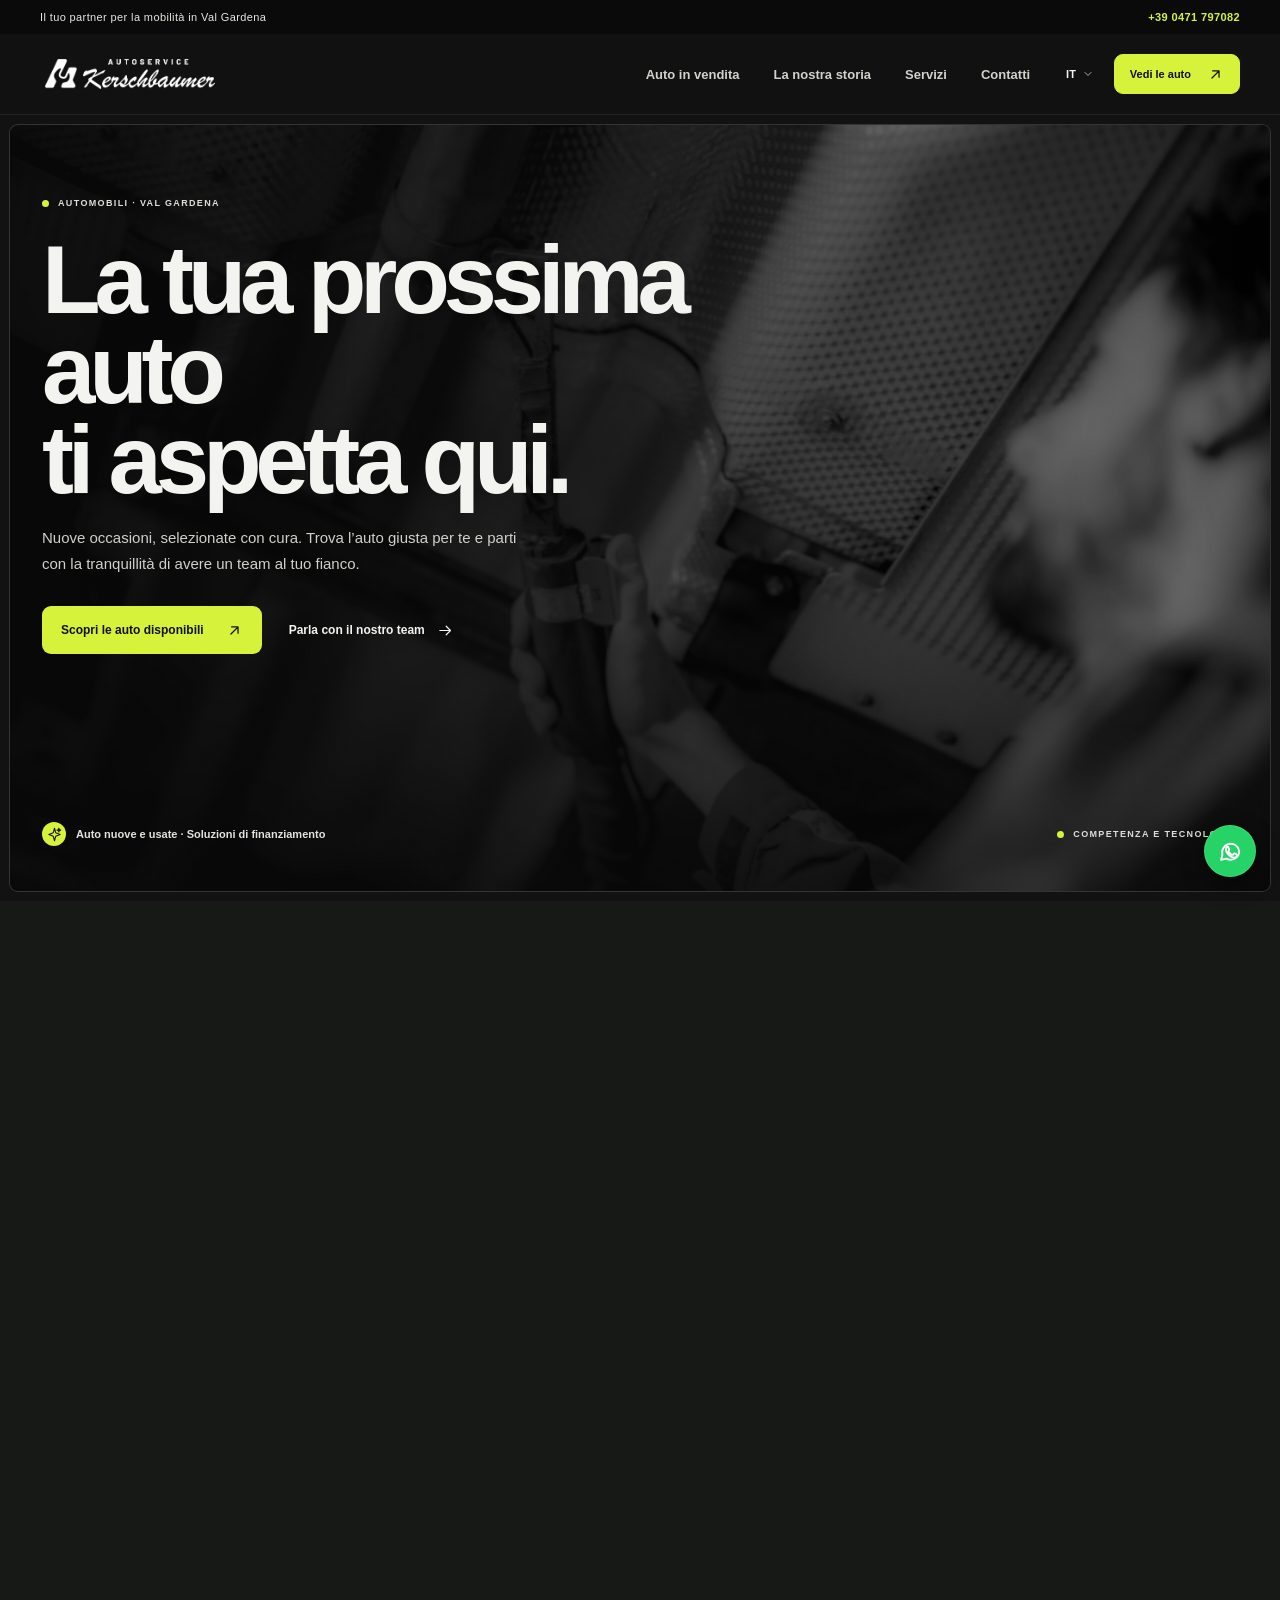
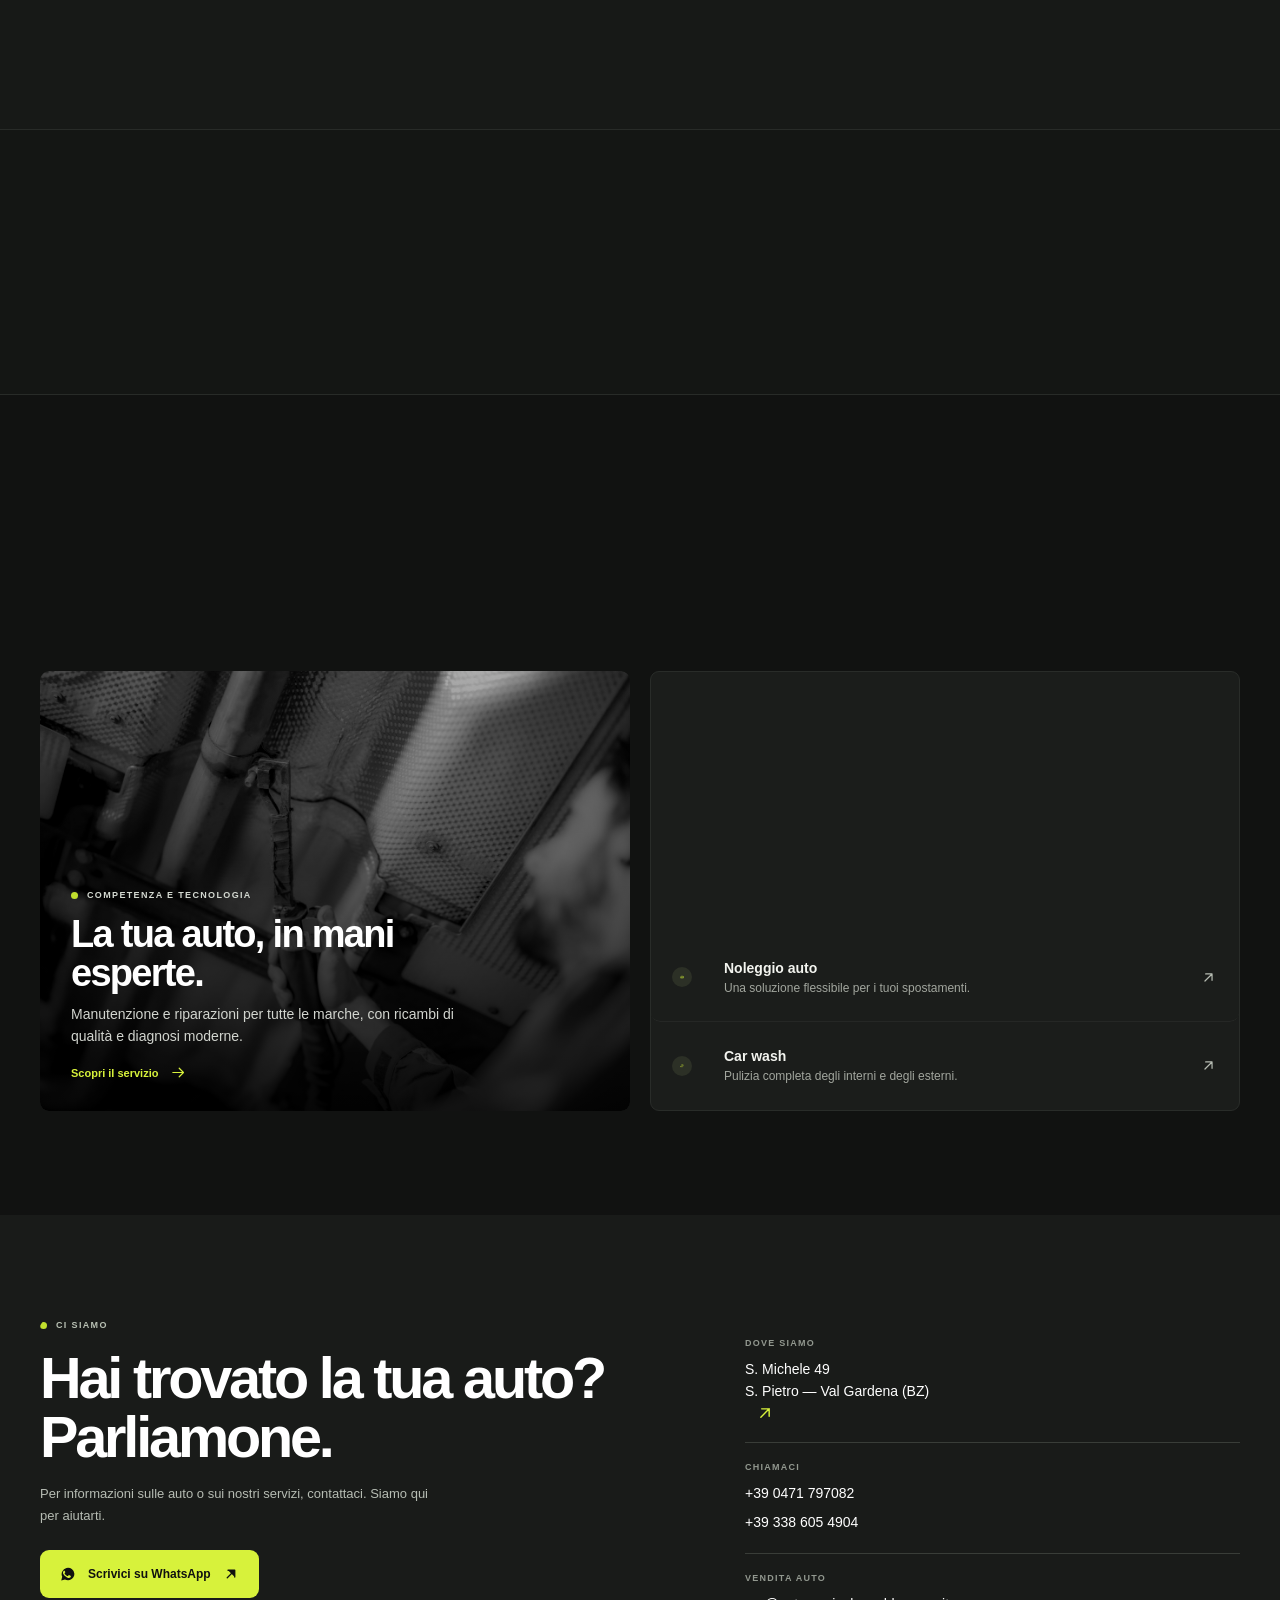
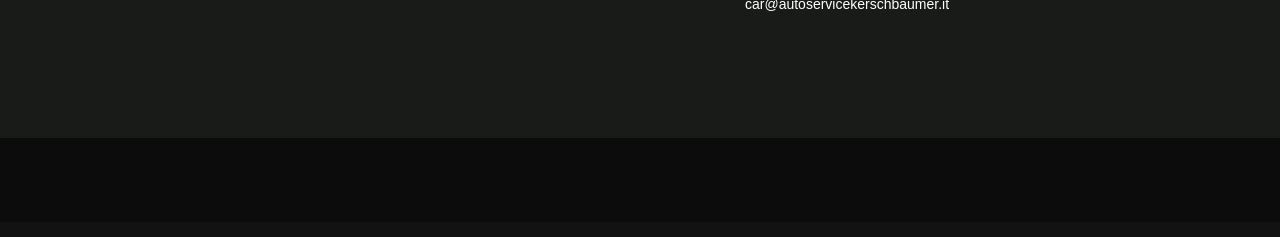
==== commit 64975af7: "Autoservice_Versione 4" ====
--- a/index.html
+++ b/index.html
@@ -33,7 +33,7 @@
     <section class="site-intro" id="site-intro" aria-label="Introduzione al sito" data-i18n-aria="introAria" hidden>
       <div class="intro-stage">
         <div class="intro-logo-window" aria-hidden="true">
-          <img class="intro-logo" src="assets/ask-logo.png" alt="" />
+          <img class="intro-logo" src="assets/ask-logo-vector.svg" alt="" />
         </div>
         <div class="intro-instruction">
           <span class="intro-scroll-cue" aria-hidden="true"><svg class="icon"><use href="#icon-arrow-down" /></svg></span>
--- a/styles.css
+++ b/styles.css
@@ -1497,7 +1497,8 @@
 
 .site-intro {
   --intro-progress: 0;
-  --intro-opacity: 1;
+  --intro-logo-opacity: 1;
+  --intro-bloom-opacity: 0;
   --intro-hint-opacity: 1;
   position: fixed;
   z-index: 100;
@@ -1505,14 +1506,42 @@
   display: grid;
   overflow: hidden;
   place-items: center;
+  background: transparent;
+  pointer-events: auto;
+}
+
+.site-intro::before,
+.site-intro::after {
+  position: absolute;
+  inset: 0;
+  content: "";
+  pointer-events: none;
+}
+
+.site-intro::before {
+  z-index: 0;
   background: #090a09;
-  opacity: var(--intro-opacity);
-  pointer-events: auto;
+  opacity: calc(1 - var(--intro-progress));
   will-change: opacity;
+}
+
+.site-intro::after {
+  z-index: 1;
+  background: radial-gradient(
+    circle at center,
+    rgb(215 242 59 / 88%) 0%,
+    rgb(215 242 59 / 54%) 16%,
+    rgb(215 242 59 / 24%) 38%,
+    transparent 72%
+  );
+  opacity: var(--intro-bloom-opacity);
+  transform: scale(calc(.18 + var(--intro-progress) * 3.6));
+  will-change: opacity, transform;
 }
 
 .intro-stage {
   position: relative;
+  z-index: 2;
   display: grid;
   width: 100%;
   height: 100%;
@@ -1524,9 +1553,10 @@
   width: min(76vw, 920px);
   height: min(38vw, 460px);
   overflow: hidden;
-  transform: scale(calc(.68 + var(--intro-progress) * 9));
+  opacity: var(--intro-logo-opacity);
+  transform: scale(calc(.68 + var(--intro-progress) * 7.2));
   transform-origin: center;
-  will-change: transform;
+  will-change: opacity, transform;
 }
 
 .intro-logo {
@@ -1537,7 +1567,6 @@
   height: 200%;
   max-width: none;
   object-fit: contain;
-  filter: brightness(0) saturate(100%) invert(87%) sepia(82%) saturate(700%) hue-rotate(17deg) brightness(108%) contrast(98%);
 }
 
 .intro-instruction {
@@ -1556,6 +1585,7 @@
   text-transform: uppercase;
   transform: translateX(-50%);
   white-space: nowrap;
+  z-index: 2;
 }
 
 .intro-scroll-cue {
@@ -1575,6 +1605,7 @@
 
 .intro-skip {
   position: absolute;
+  z-index: 2;
   right: clamp(20px, 4vw, 56px);
   bottom: clamp(23px, 4vh, 42px);
   padding: 8px 0;
@@ -1609,7 +1640,7 @@
   .intro-logo-window {
     width: 88vw;
     height: 44vw;
-    transform: scale(calc(.72 + var(--intro-progress) * 8));
+    transform: scale(calc(.72 + var(--intro-progress) * 7));
   }
 
   .intro-instruction {
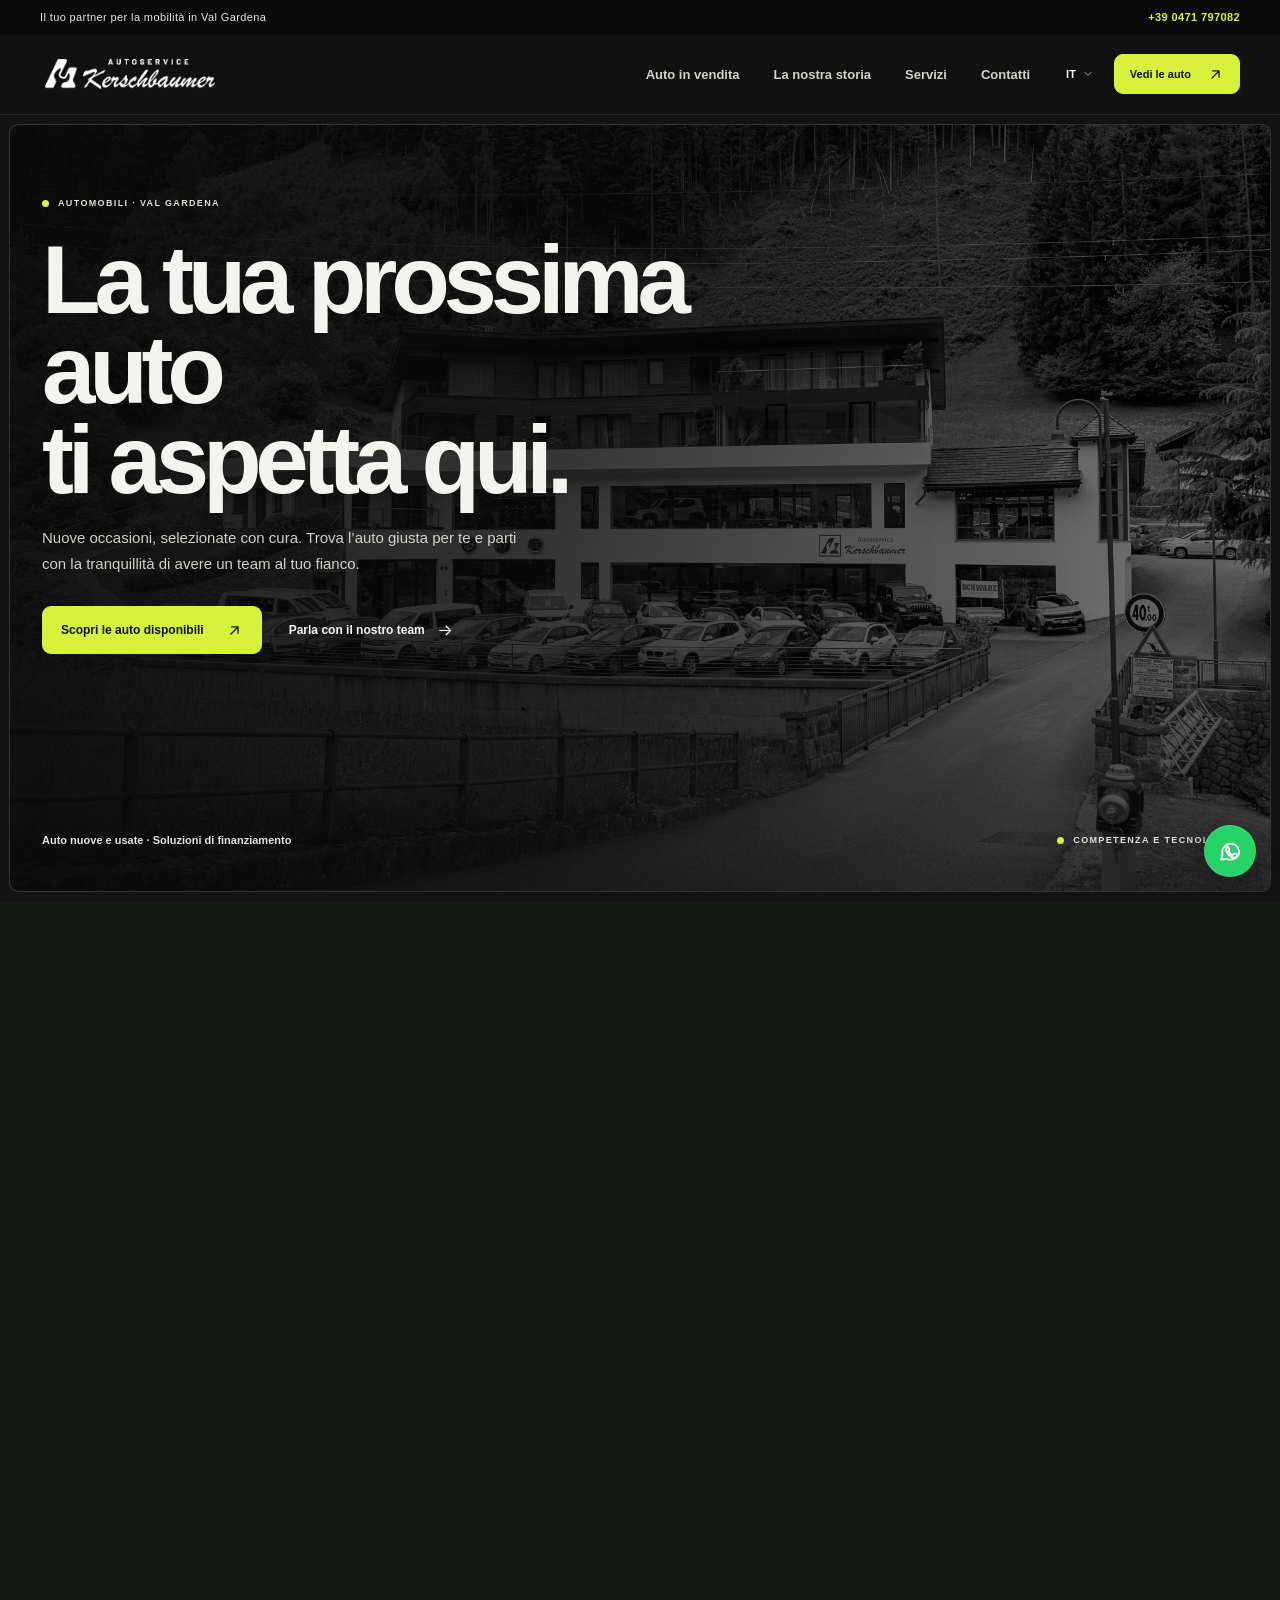
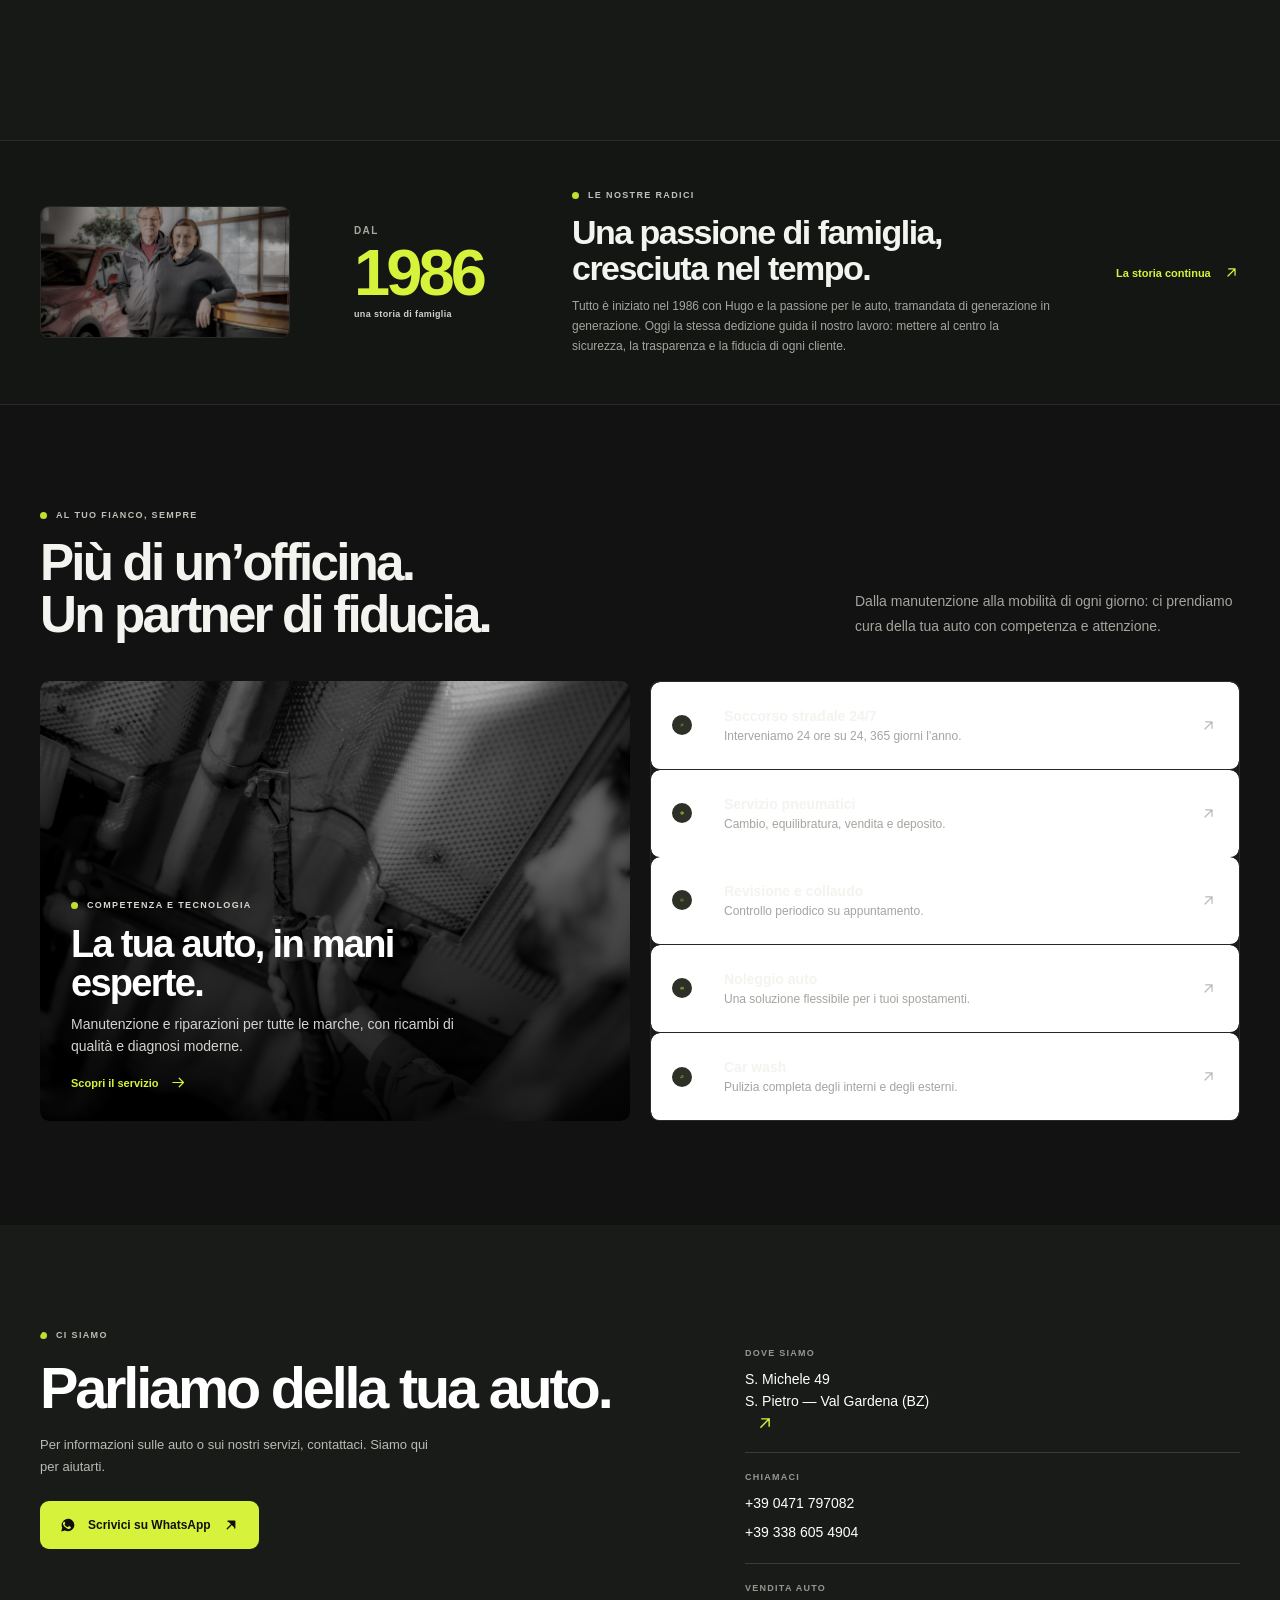
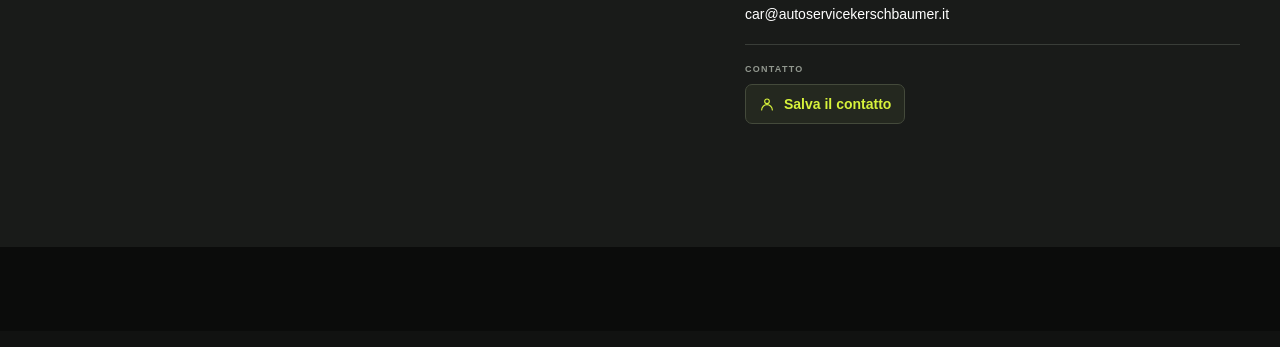
==== commit 1117aba0: "Autoservice_Versione_6" ====
--- a/index.html
+++ b/index.html
@@ -18,7 +18,10 @@
       <symbol id="icon-chevron-down" viewBox="0 0 24 24"><path d="m6 9 6 6 6-6" /></symbol>
       <symbol id="icon-arrow-up-right" viewBox="0 0 24 24"><path d="M7 17 17 7M8 7h9v9" /></symbol>
       <symbol id="icon-arrow-right" viewBox="0 0 24 24"><path d="M4 12h15m-6-6 6 6-6 6" /></symbol>
+      <symbol id="icon-arrow-left" viewBox="0 0 24 24"><path d="M20 12H5m6 6-6-6 6-6" /></symbol>
       <symbol id="icon-arrow-down" viewBox="0 0 24 24"><path d="M12 4v15m-6-6 6 6 6-6" /></symbol>
+      <symbol id="icon-phone" viewBox="0 0 24 24"><path d="M5 3h4l2 5-2.5 1.5a15 15 0 0 0 6 6L16 13l5 2v4a2 2 0 0 1-2 2A17 17 0 0 1 3 5a2 2 0 0 1 2-2Z" /></symbol>
+      <symbol id="icon-mail" viewBox="0 0 24 24"><rect x="3" y="5" width="18" height="14" rx="2" /><path d="m4 7 8 6 8-6" /></symbol>
       <symbol id="icon-sparkle" viewBox="0 0 24 24"><path d="m12 2 1.9 7.1L21 12l-7.1 2.9L12 22l-1.9-7.1L3 12l7.1-2.9L12 2Z" /><path d="m19 2 .7 2.3L22 5l-2.3.7L19 8l-.7-2.3L16 5l2.3-.7L19 2Z" /></symbol>
       <symbol id="icon-shield" viewBox="0 0 24 24"><path d="M12 22s8-4 8-11V5l-8-3-8 3v6c0 7 8 11 8 11Z" /><path d="m9 12 2 2 4-4" /></symbol>
       <symbol id="icon-person" viewBox="0 0 24 24"><circle cx="12" cy="8" r="3.5" /><path d="M4 21a8 8 0 0 1 16 0" /></symbol>
@@ -33,7 +36,7 @@
     <section class="site-intro" id="site-intro" aria-label="Introduzione al sito" data-i18n-aria="introAria" hidden>
       <div class="intro-stage">
         <div class="intro-logo-window" aria-hidden="true">
-          <img class="intro-logo" src="assets/ask-logo-vector.svg" alt="" />
+          <img class="intro-logo" src="assets/ask-logo.png" alt="" />
         </div>
         <div class="intro-instruction">
           <span class="intro-scroll-cue" aria-hidden="true"><svg class="icon"><use href="#icon-arrow-down" /></svg></span>
@@ -42,7 +45,7 @@
         <button class="intro-skip" id="intro-skip" type="button" data-i18n="introSkip">Entra nel sito</button>
       </div>
     </section>
-    <div class="topbar">
+    <div class="topbar" id="homepage">
       <div class="shell topbar-inner">
         <span data-i18n="topbar">Il tuo partner per la mobilità in Val Gardena</span>
         <a href="tel:+390471797082">+39 0471 797082</a>
@@ -55,7 +58,7 @@
           <span class="brand-logo-window">
             <img class="brand-logo" src="assets/ask-logo.png" alt="" />
           </span>
-        </a>
+        </button>
 
         <button class="menu-toggle" type="button" aria-expanded="false" aria-controls="main-nav" aria-label="Apri il menu" data-i18n-aria="menu">
           <svg class="icon menu-icon" aria-hidden="true"><use href="#icon-menu" /></svg>
@@ -91,13 +94,11 @@
 
     <main>
       <section class="hero" aria-labelledby="hero-title">
-        <img
-          class="hero-image"
-          src="assets/workshop.jpg"
-          alt="Un tecnico lavora su un veicolo nell'officina Autoservice Kerschbaumer"
-          data-i18n-alt="heroImageAlt"
-          fetchpriority="high"
-        />
+        <div class="hero-slideshow" aria-hidden="true">
+          <img class="hero-slide is-active" src="assets/workshop.jpg" alt="" fetchpriority="high" />
+          <img class="hero-slide" src="assets/car-hero.jpg" alt="" />
+          <img class="hero-slide" src="assets/car-detail.jpg" alt="" />
+        </div>
         <div class="hero-shade" aria-hidden="true"></div>
         <div class="hero-content shell">
           <div class="hero-copy">
@@ -116,7 +117,6 @@
           </div>
           <div class="hero-foot">
             <div class="hero-note">
-              <span class="note-icon" aria-hidden="true"><svg class="icon"><use href="#icon-sparkle" /></svg></span>
               <span data-i18n="heroNote">Auto nuove e usate · Soluzioni di finanziamento</span>
             </div>
             <span class="hero-caption"><span class="eyebrow-dot"></span><span data-i18n="workshopEyebrow">COMPETENZA E TECNOLOGIA</span></span>
@@ -150,21 +150,22 @@
                 <span data-i18n="inventoryCta">Entra nel gestionale auto</span>
                 <svg class="icon button-arrow" aria-hidden="true"><use href="#icon-arrow-up-right" /></svg>
               </a>
-              <a class="inventory-email" href="mailto:car@autoservicekerschbaumer.it">car@autoservicekerschbaumer.it <svg class="icon text-arrow" aria-hidden="true"><use href="#icon-arrow-right" /></svg></a>
+              <a class="inventory-email" href="mailto:car@autoservicekerschbaumer.it" data-i18n-aria="carEmailAria" aria-label="Scrivi a car@autoservicekerschbaumer.it">
+                <svg class="icon" aria-hidden="true"><use href="#icon-mail" /></svg>
+                <span>car@autoservicekerschbaumer.it</span>
+                <svg class="icon text-arrow" aria-hidden="true"><use href="#icon-arrow-right" /></svg>
+              </a>
             </div>
           </div>
 
           <div class="benefits" aria-label="I vantaggi">
             <div class="benefit">
-              <svg class="icon benefit-icon" aria-hidden="true"><use href="#icon-shield" /></svg>
               <span><strong data-i18n="benefitOneTitle">Scelta con cura</strong><small data-i18n="benefitOneText">Nuovo o usato, troviamo la soluzione per te.</small></span>
             </div>
             <div class="benefit">
-              <svg class="icon benefit-icon" aria-hidden="true"><use href="#icon-person" /></svg>
               <span><strong data-i18n="benefitTwoTitle">Consulenza personale</strong><small data-i18n="benefitTwoText">Un team vicino, prima e dopo l’acquisto.</small></span>
             </div>
             <div class="benefit">
-              <svg class="icon benefit-icon" aria-hidden="true"><use href="#icon-finance" /></svg>
               <span><strong data-i18n="benefitThreeTitle">Finanziamento</strong><small data-i18n="benefitThreeText">Diverse opzioni per la tua nuova auto.</small></span>
             </div>
           </div>
@@ -211,26 +212,26 @@
                 <p class="eyebrow"><span class="eyebrow-dot"></span><span data-i18n="workshopEyebrow">COMPETENZA E TECNOLOGIA</span></p>
                 <h3 data-i18n="workshopTitle">La tua auto, in mani esperte.</h3>
                 <p data-i18n="workshopText">Manutenzione e riparazioni per tutte le marche, con ricambi di qualità e diagnosi moderne.</p>
-                <a class="text-link" href="#contatti"><span data-i18n="serviceDetails">Scopri il servizio</span><svg class="icon text-arrow" aria-hidden="true"><use href="#icon-arrow-right" /></svg></a>
+                <button class="text-link service-details-trigger" type="button" data-service-trigger data-service-key="workshopTitle"><span data-i18n="serviceDetails">Scopri il servizio</span><svg class="icon text-arrow" aria-hidden="true"><use href="#icon-arrow-right" /></svg></button>
               </div>
             </article>
 
             <div class="service-list">
-              <a class="service-row" href="#contatti">
+              <button class="service-row" type="button" data-service-trigger data-service-key="serviceTow">
                 <svg class="icon service-icon" aria-hidden="true"><use href="#icon-wrench" /></svg><span><strong data-i18n="serviceTow">Soccorso stradale 24/7</strong><small data-i18n="serviceTowText">Interveniamo 24 ore su 24, 365 giorni l’anno.</small></span><svg class="icon row-arrow" aria-hidden="true"><use href="#icon-arrow-up-right" /></svg>
-              </a>
-              <a class="service-row" href="#contatti">
+              </button>
+              <button class="service-row" type="button" data-service-trigger data-service-key="serviceTires">
                 <svg class="icon service-icon" aria-hidden="true"><use href="#icon-tire" /></svg><span><strong data-i18n="serviceTires">Servizio pneumatici</strong><small data-i18n="serviceTiresText">Cambio, equilibratura, vendita e deposito.</small></span><svg class="icon row-arrow" aria-hidden="true"><use href="#icon-arrow-up-right" /></svg>
-              </a>
-              <a class="service-row" href="#contatti">
+              </button>
+              <button class="service-row" type="button" data-service-trigger data-service-key="serviceInspection">
                 <svg class="icon service-icon" aria-hidden="true"><use href="#icon-check" /></svg><span><strong data-i18n="serviceInspection">Revisione e collaudo</strong><small data-i18n="serviceInspectionText">Controllo periodico su appuntamento.</small></span><svg class="icon row-arrow" aria-hidden="true"><use href="#icon-arrow-up-right" /></svg>
-              </a>
-              <a class="service-row" href="#contatti">
+              </button>
+              <button class="service-row" type="button" data-service-trigger data-service-key="serviceRental">
                 <svg class="icon service-icon" aria-hidden="true"><use href="#icon-car" /></svg><span><strong data-i18n="serviceRental">Noleggio auto</strong><small data-i18n="serviceRentalText">Una soluzione flessibile per i tuoi spostamenti.</small></span><svg class="icon row-arrow" aria-hidden="true"><use href="#icon-arrow-up-right" /></svg>
-              </a>
-              <a class="service-row" href="#contatti">
+              </button>
+              <button class="service-row" type="button" data-service-trigger data-service-key="serviceWash">
                 <svg class="icon service-icon" aria-hidden="true"><use href="#icon-wash" /></svg><span><strong data-i18n="serviceWash">Car wash</strong><small data-i18n="serviceWashText">Pulizia completa degli interni e degli esterni.</small></span><svg class="icon row-arrow" aria-hidden="true"><use href="#icon-arrow-up-right" /></svg>
-              </a>
+              </button>
             </div>
           </div>
         </div>
@@ -240,7 +241,7 @@
         <div class="shell contact-panel">
           <div class="contact-copy">
             <p class="eyebrow"><span class="eyebrow-dot"></span><span data-i18n="contactEyebrow">CI SIAMO</span></p>
-            <h2 id="contact-title" data-i18n="contactTitle">Hai trovato la tua auto?<br />Parliamone.</h2>
+            <h2 id="contact-title" data-i18n="contactTitle">Parliamo della tua auto.</h2>
             <p data-i18n="contactText">Per informazioni sulle auto o sui nostri servizi, contattaci. Siamo qui per aiutarti.</p>
             <a class="button button-lime" href="https://wa.me/393775952090?text=Ciao%2C%20vorrei%20avere%20informazioni%20sulle%20auto." target="_blank" rel="noopener noreferrer">
               <svg viewBox="0 0 24 24" aria-hidden="true"><path d="M20.5 11.8a8.5 8.5 0 0 1-12.6 7.4L3 20.5l1.3-4.7a8.5 8.5 0 1 1 16.2-4ZM8.2 8.1c-.2-.5-.5-.5-.7-.5h-.6c-.2 0-.5.1-.7.4-.2.3-.9.9-.9 2.2s.9 2.5 1 2.6c.1.2 1.8 2.8 4.4 3.8 2.2.9 2.6.7 3.1.6.5-.1 1.6-.7 1.8-1.3.2-.6.2-1.1.1-1.3-.1-.1-.2-.2-.5-.3l-1.8-.9c-.2-.1-.4-.1-.6.2-.2.3-.7.9-.9 1.1-.2.2-.3.2-.6.1-.3-.1-1.2-.4-2.3-1.4-.9-.8-1.4-1.8-1.5-2.1-.2-.3 0-.4.1-.5l.4-.5c.2-.2.2-.3.3-.5.1-.2 0-.4 0-.5l-.8-1.9Z" /></svg>
@@ -262,10 +263,40 @@
               <span class="detail-label" data-i18n="emailLabel">VENDITA AUTO</span>
               <a href="mailto:car@autoservicekerschbaumer.it">car@autoservicekerschbaumer.it</a>
             </div>
+            <div class="contact-detail contact-save">
+              <span class="detail-label" data-i18n="saveContactLabel">CONTATTO</span>
+              <a class="save-contact-button" href="assets/autoservice-kerschbaumer.vcf" download="Autoservice-Kerschbaumer.vcf">
+                <svg class="icon" aria-hidden="true"><use href="#icon-person" /></svg>
+                <span data-i18n="saveContact">Salva il contatto</span>
+              </a>
+            </div>
           </div>
         </div>
       </section>
     </main>
+
+    <dialog class="service-contact-dialog" id="service-contact-dialog" aria-labelledby="service-dialog-title">
+      <div class="service-dialog-content">
+        <button class="service-dialog-back" id="service-dialog-back" type="button">
+          <svg class="icon" aria-hidden="true"><use href="#icon-arrow-left" /></svg>
+          <span data-i18n="serviceBack">Torna alla homepage</span>
+        </button>
+        <p class="eyebrow"><span class="eyebrow-dot"></span><span data-i18n="serviceDialogEyebrow">CONTATTI</span></p>
+        <h2 id="service-dialog-title" data-i18n="serviceDialogTitle">Parliamo del servizio</h2>
+        <p class="service-dialog-selected" id="service-dialog-selected" aria-live="polite"></p>
+        <p class="service-dialog-copy" data-i18n="serviceDialogText">Scegli come preferisci contattarci.</p>
+        <div class="service-dialog-actions">
+          <a class="button button-lime" href="tel:+390471797082">
+            <svg class="icon" aria-hidden="true"><use href="#icon-phone" /></svg>
+            <span data-i18n="serviceCall">Chiamata</span>
+          </a>
+          <a class="button service-email-button" id="service-dialog-email" href="mailto:info@autoservicekerschbaumer.it">
+            <svg class="icon" aria-hidden="true"><use href="#icon-mail" /></svg>
+            <span data-i18n="serviceMail">E-mail</span>
+          </a>
+        </div>
+      </div>
+    </dialog>
 
     <footer class="site-footer">
       <div class="shell footer-inner">
--- a/styles.css
+++ b/styles.css
@@ -376,14 +376,6 @@
   content: "";
 }
 
-.hero-image {
-  width: 100%;
-  height: 100%;
-  object-fit: cover;
-  object-position: center;
-  border-radius: 3px;
-}
-
 .photo-label {
   position: absolute;
   right: 18px;
@@ -560,13 +552,33 @@
 }
 
 .inventory-email {
-  color: #62685f;
-  font-size: 10px;
+  display: inline-flex;
+  min-height: 42px;
+  align-items: center;
+  gap: 10px;
+  padding: 0 14px;
+  border: 1px solid #d9ddd4;
+  border-radius: 7px;
+  color: #333830;
+  font-size: 12px;
   font-weight: 650;
-}
-
-.inventory-email span {
-  margin-left: 6px;
+  transition: border-color .2s ease, background .2s ease;
+}
+
+.inventory-email:hover {
+  border-color: #aebd70;
+  background: #f5f7ee;
+}
+
+.inventory-email .icon {
+  width: 16px;
+  height: 16px;
+  flex: 0 0 16px;
+}
+
+.inventory-email .text-arrow {
+  width: 14px;
+  height: 14px;
 }
 
 .benefits {
@@ -578,7 +590,6 @@
 .benefit {
   display: flex;
   align-items: flex-start;
-  gap: 13px;
   padding-inline: 23px;
   border-right: 1px solid var(--line);
 }
@@ -696,13 +707,21 @@
 
 .service-row {
   display: grid;
+  width: 100%;
   min-height: 87px;
   grid-template-columns: 38px 1fr 18px;
   align-items: center;
   gap: 14px;
   padding: 14px 21px;
+  appearance: none;
+  border: 0;
   border-bottom: 1px solid var(--line);
+  background: var(--white);
+  color: var(--ink);
+  cursor: pointer;
+  font: inherit;
   transition: background .2s ease;
+  text-align: left;
 }
 
 .service-row:last-child {
@@ -1497,8 +1516,8 @@
 
 .site-intro {
   --intro-progress: 0;
+  --intro-opacity: 1;
   --intro-logo-opacity: 1;
-  --intro-bloom-opacity: 0;
   --intro-hint-opacity: 1;
   position: fixed;
   z-index: 100;
@@ -1506,42 +1525,14 @@
   display: grid;
   overflow: hidden;
   place-items: center;
-  background: transparent;
+  background: #090a09;
+  opacity: var(--intro-opacity);
   pointer-events: auto;
-}
-
-.site-intro::before,
-.site-intro::after {
-  position: absolute;
-  inset: 0;
-  content: "";
-  pointer-events: none;
-}
-
-.site-intro::before {
-  z-index: 0;
-  background: #090a09;
-  opacity: calc(1 - var(--intro-progress));
   will-change: opacity;
-}
-
-.site-intro::after {
-  z-index: 1;
-  background: radial-gradient(
-    circle at center,
-    rgb(215 242 59 / 88%) 0%,
-    rgb(215 242 59 / 54%) 16%,
-    rgb(215 242 59 / 24%) 38%,
-    transparent 72%
-  );
-  opacity: var(--intro-bloom-opacity);
-  transform: scale(calc(.18 + var(--intro-progress) * 3.6));
-  will-change: opacity, transform;
 }
 
 .intro-stage {
   position: relative;
-  z-index: 2;
   display: grid;
   width: 100%;
   height: 100%;
@@ -1550,13 +1541,11 @@
 
 .intro-logo-window {
   position: relative;
-  width: min(76vw, 920px);
-  height: min(38vw, 460px);
+  width: min(30vw, 360px);
+  height: min(15vw, 180px);
   overflow: hidden;
   opacity: var(--intro-logo-opacity);
-  transform: scale(calc(.68 + var(--intro-progress) * 7.2));
-  transform-origin: center;
-  will-change: opacity, transform;
+  will-change: opacity;
 }
 
 .intro-logo {
@@ -1567,6 +1556,7 @@
   height: 200%;
   max-width: none;
   object-fit: contain;
+  filter: brightness(0) invert(1);
 }
 
 .intro-instruction {
@@ -1585,7 +1575,6 @@
   text-transform: uppercase;
   transform: translateX(-50%);
   white-space: nowrap;
-  z-index: 2;
 }
 
 .intro-scroll-cue {
@@ -1605,7 +1594,6 @@
 
 .intro-skip {
   position: absolute;
-  z-index: 2;
   right: clamp(20px, 4vw, 56px);
   bottom: clamp(23px, 4vh, 42px);
   padding: 8px 0;
@@ -1638,9 +1626,8 @@
 
 @media (max-width: 680px) {
   .intro-logo-window {
-    width: 88vw;
-    height: 44vw;
-    transform: scale(calc(.72 + var(--intro-progress) * 7));
+    width: min(30vw, 144px);
+    height: min(15vw, 72px);
   }
 
   .intro-instruction {
@@ -1657,6 +1644,130 @@
   }
 }
 
+.service-details-trigger {
+  padding: 0;
+  border: 0;
+  background: transparent;
+  cursor: pointer;
+  font-family: inherit;
+}
+
+.service-contact-dialog {
+  width: min(520px, calc(100% - 32px));
+  max-width: none;
+  padding: 0;
+  border: 1px solid #383d35;
+  border-radius: 12px;
+  background: #171917;
+  color: var(--ink);
+  box-shadow: 0 24px 90px rgb(0 0 0 / 45%);
+}
+
+.service-contact-dialog::backdrop {
+  background: rgb(5 6 5 / 78%);
+  backdrop-filter: blur(5px);
+}
+
+.service-dialog-content {
+  padding: clamp(25px, 6vw, 42px);
+}
+
+.service-dialog-back {
+  display: inline-flex;
+  align-items: center;
+  gap: 9px;
+  margin: 0 0 32px;
+  padding: 0;
+  border: 0;
+  background: transparent;
+  color: #c5cac1;
+  cursor: pointer;
+  font-family: inherit;
+  font-size: 12px;
+}
+
+.service-dialog-back:hover {
+  color: var(--lime);
+}
+
+.service-dialog-back .icon {
+  width: 17px;
+  height: 17px;
+}
+
+.service-contact-dialog .eyebrow {
+  color: var(--lime);
+}
+
+.service-contact-dialog h2 {
+  margin: 13px 0 8px;
+  font-size: clamp(28px, 6vw, 39px);
+  letter-spacing: -.045em;
+  line-height: 1.05;
+}
+
+.service-dialog-selected {
+  margin: 0;
+  color: var(--lime);
+  font-size: 16px;
+  font-weight: 650;
+}
+
+.service-dialog-copy {
+  margin: 16px 0 26px;
+  color: #b6bcb3;
+  font-size: 14px;
+  line-height: 1.6;
+}
+
+.service-dialog-actions {
+  display: flex;
+  flex-wrap: wrap;
+  gap: 12px;
+}
+
+.service-dialog-actions .button {
+  min-width: 130px;
+}
+
+.service-dialog-actions .icon {
+  width: 17px;
+  height: 17px;
+}
+
+.service-email-button {
+  border: 1px solid #41463f;
+  background: #242724;
+  color: var(--ink);
+}
+
+.service-email-button:hover {
+  background: #30352e;
+}
+
+.save-contact-button {
+  display: inline-flex;
+  min-height: 40px;
+  align-items: center;
+  gap: 9px;
+  padding: 0 13px;
+  border: 1px solid #444a3b;
+  border-radius: 7px;
+  background: #24281f;
+  color: var(--lime);
+  font-weight: 650;
+}
+
+.save-contact-button .icon {
+  width: 16px;
+  height: 16px;
+}
+
+.save-contact-button:hover {
+  background: #303629;
+  color: var(--lime);
+}
+
 body {
   color-scheme: dark;
   background: #111211;
@@ -1733,8 +1844,8 @@
   color: #f3f4ef;
 }
 
-.hero-image {
-  filter: brightness(.58);
+.hero-slide {
+  filter: grayscale(1) brightness(.64) contrast(1.08);
 }
 
 .photo-label {
@@ -2523,7 +2634,14 @@
   background: #20211f;
 }
 
-.hero-image {
+.hero-slideshow {
+  position: absolute;
+  inset: 0;
+  overflow: hidden;
+  border-radius: inherit;
+}
+
+.hero-slide {
   position: absolute;
   inset: 0;
   width: 100%;
@@ -2532,7 +2650,14 @@
   object-position: center 53%;
   border-radius: inherit;
   filter: grayscale(1) brightness(.64) contrast(1.08);
-  transform: scale(1.015);
+  opacity: 0;
+  transform: scale(1.025);
+  transition: opacity 1.15s ease-in-out, transform 2s ease;
+}
+
+.hero-slide.is-active {
+  opacity: 1;
+  transform: scale(1);
 }
 
 .hero-shade {
@@ -2699,7 +2824,7 @@
     margin: 6px;
   }
 
-  .hero-image {
+  .hero-slide {
     object-position: 60% center;
   }
 
@@ -3100,10 +3225,6 @@
 
 .motion-enabled .motion-reveal.is-visible {
   clip-path: inset(0 0 0 0 round var(--radius));
-}
-
-.motion-enabled .hero-image {
-  animation: hero-image-arrive 1.6s cubic-bezier(.2, .7, .2, 1) both;
 }
 
 .motion-enabled .history-lead-image img,
@@ -3176,16 +3297,6 @@
   }
 }
 
-@keyframes hero-image-arrive {
-  from {
-    transform: scale(1.08);
-  }
-
-  to {
-    transform: scale(1.015);
-  }
-}
-
 @keyframes lime-breathe {
   0%,
   100% {
@@ -3200,7 +3311,7 @@
 @media (prefers-reduced-motion: reduce) {
   .motion-item,
   .motion-enabled .motion-item,
-  .motion-enabled .hero-image,
+  .hero-slide,
   .hero-caption .eyebrow-dot,
   .site-header::after,
   .history-lead-image img,
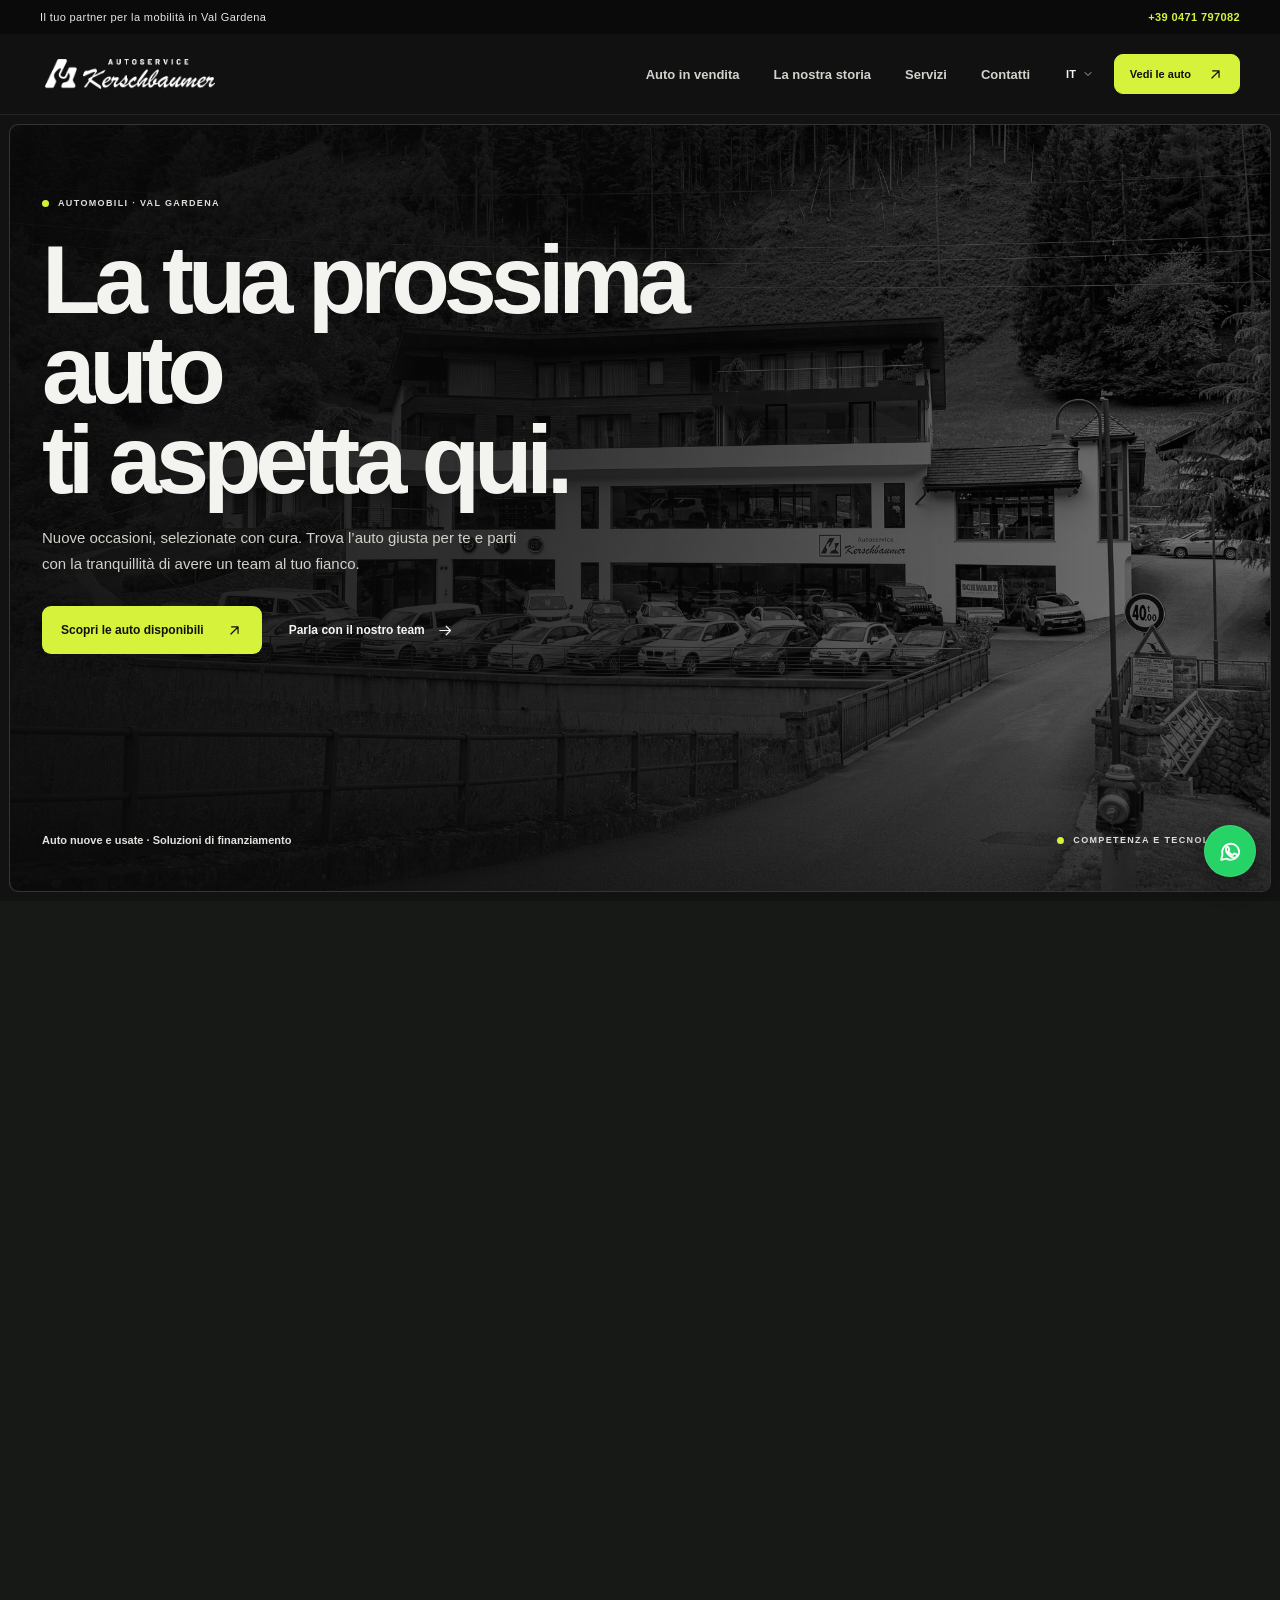
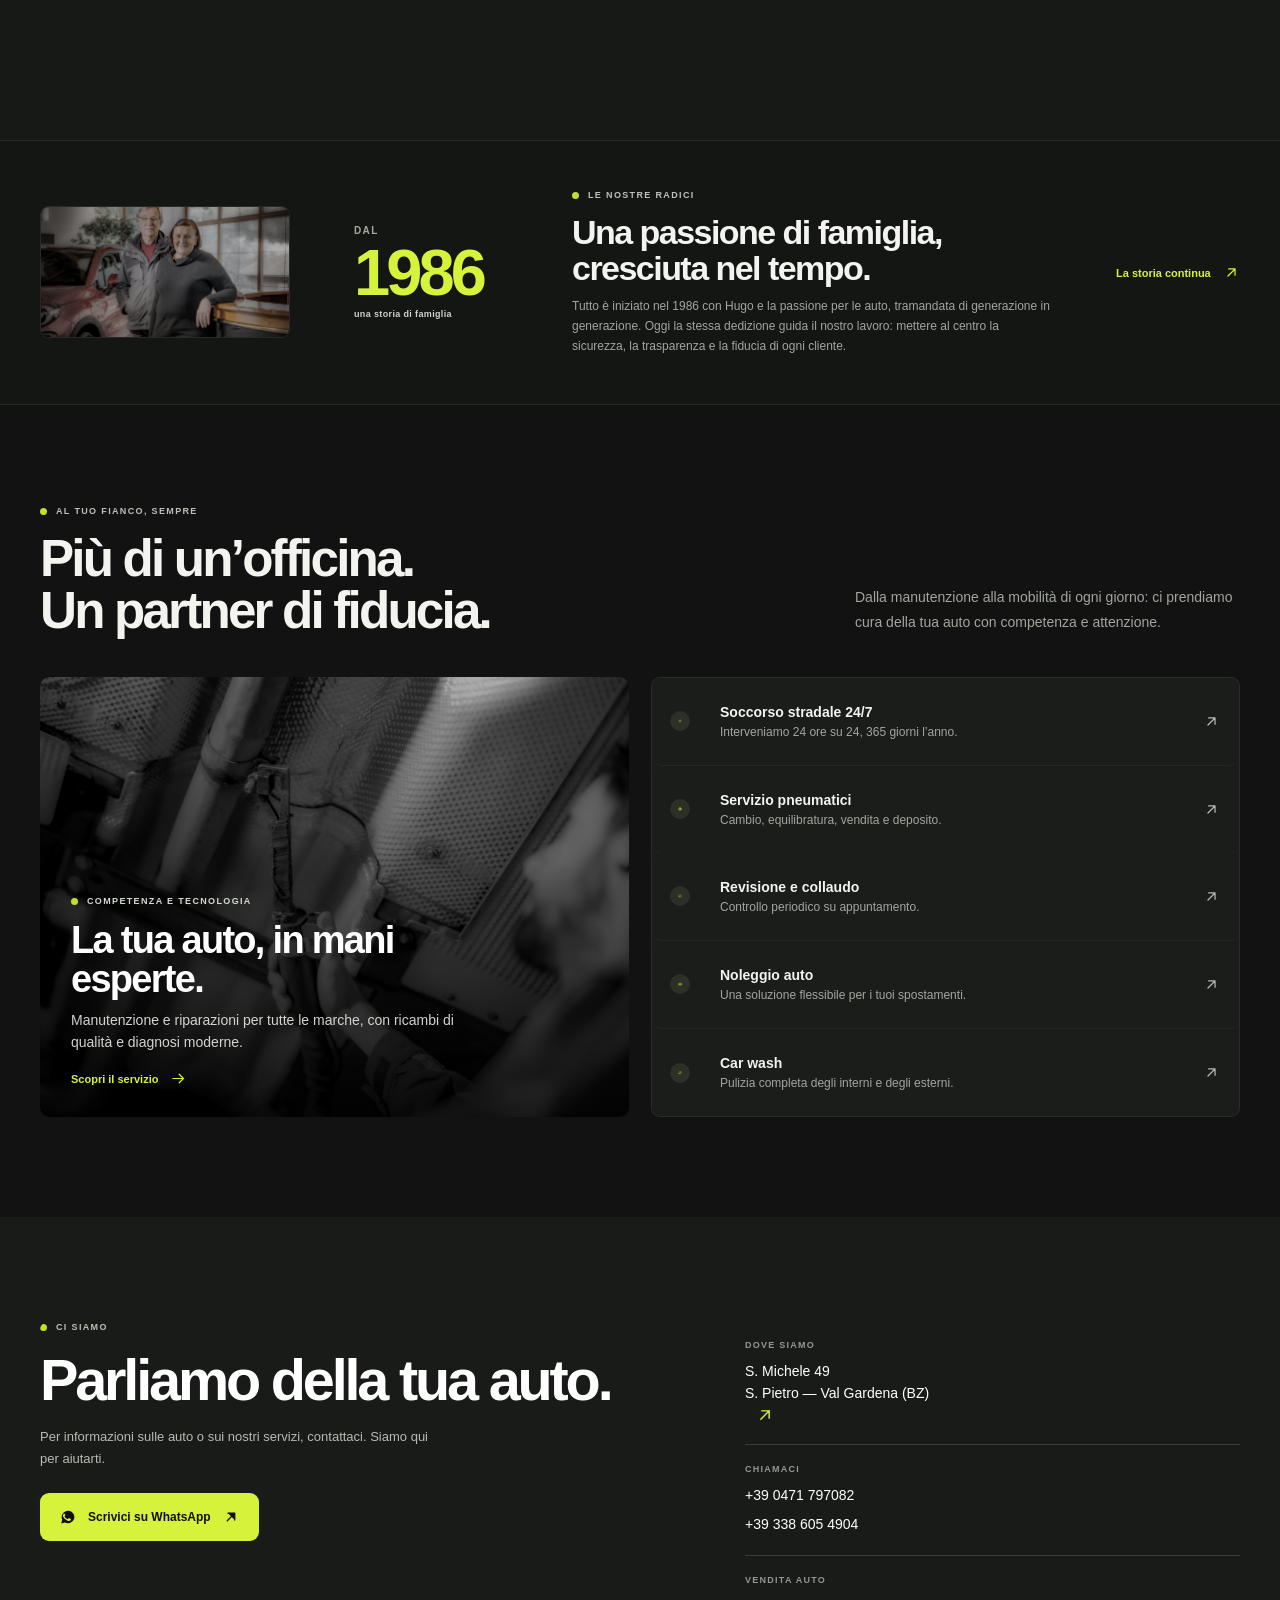
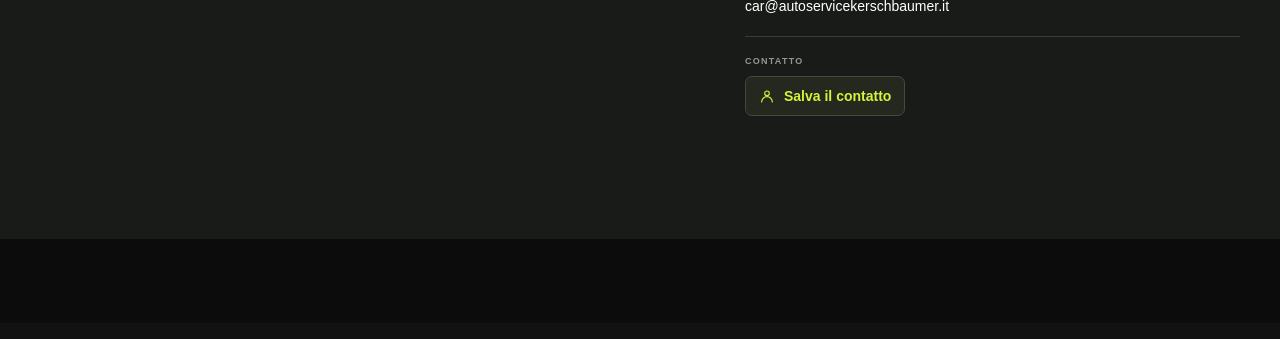
==== commit 9f34707c: "Autoservice_Versione_7" ====
--- a/index.html
+++ b/index.html
@@ -278,7 +278,7 @@
     <dialog class="service-contact-dialog" id="service-contact-dialog" aria-labelledby="service-dialog-title">
       <div class="service-dialog-content">
         <button class="service-dialog-back" id="service-dialog-back" type="button">
-          <svg class="icon" aria-hidden="true"><use href="#icon-arrow-left" /></svg>
+          <span class="service-dialog-back-icon"><svg class="icon" aria-hidden="true"><use href="#icon-arrow-left" /></svg></span>
           <span data-i18n="serviceBack">Torna alla homepage</span>
         </button>
         <p class="eyebrow"><span class="eyebrow-dot"></span><span data-i18n="serviceDialogEyebrow">CONTATTI</span></p>
--- a/styles.css
+++ b/styles.css
@@ -635,10 +635,14 @@
   background: #f0f2ed;
 }
 
+.services.section-pad {
+  padding-block: clamp(68px, 8vw, 100px);
+}
+
 .services-grid {
   display: grid;
   grid-template-columns: 1fr 1fr;
-  gap: 20px;
+  gap: clamp(14px, 2vw, 22px);
 }
 
 .service-feature {
@@ -708,19 +712,19 @@
 .service-row {
   display: grid;
   width: 100%;
-  min-height: 87px;
-  grid-template-columns: 38px 1fr 18px;
+  min-height: 84px;
+  grid-template-columns: 36px 1fr 18px;
   align-items: center;
   gap: 14px;
-  padding: 14px 21px;
+  padding: 13px 18px;
   appearance: none;
   border: 0;
   border-bottom: 1px solid var(--line);
-  background: var(--white);
+  background: #1b1d1b;
   color: var(--ink);
   cursor: pointer;
   font: inherit;
-  transition: background .2s ease;
+  transition: background .22s ease, color .22s ease;
   text-align: left;
 }
 
@@ -729,7 +733,13 @@
 }
 
 .service-row:hover {
-  background: #f8f9f6;
+  background: var(--lime);
+  color: #11130e;
+}
+
+.service-row:focus-visible {
+  background: var(--lime);
+  color: #11130e;
 }
 
 .service-icon {
@@ -738,8 +748,15 @@
   height: 34px;
   place-items: center;
   border-radius: 50%;
-  background: #eff2e9;
-  color: #53652c;
+  background: #2c3026;
+  color: var(--lime);
+  transition: background .22s ease, color .22s ease;
+}
+
+.service-row:hover .service-icon,
+.service-row:focus-visible .service-icon {
+  background: rgb(17 19 14 / 12%);
+  color: #11130e;
   font-size: 15px;
 }
 
@@ -758,13 +775,19 @@
   font-size: 10px;
 }
 
+.service-row:hover small,
+.service-row:focus-visible small {
+  color: #25291c;
+}
+
 .row-arrow {
   color: #888e84;
   font-size: 14px;
-  transition: transform .2s ease;
+  transition: transform .2s ease, color .22s ease;
 }
 
 .service-row:hover .row-arrow {
+  color: #11130e;
   transform: translate(2px, -2px);
 }
 
@@ -1669,14 +1692,14 @@
 }
 
 .service-dialog-content {
-  padding: clamp(25px, 6vw, 42px);
+  padding: clamp(24px, 5vw, 36px);
 }
 
 .service-dialog-back {
   display: inline-flex;
   align-items: center;
-  gap: 9px;
-  margin: 0 0 32px;
+  gap: 12px;
+  margin: 0 0 28px;
   padding: 0;
   border: 0;
   background: transparent;
@@ -1690,9 +1713,25 @@
   color: var(--lime);
 }
 
-.service-dialog-back .icon {
+.service-dialog-back-icon {
+  display: grid;
+  width: 38px;
+  height: 38px;
+  flex: 0 0 38px;
+  place-items: center;
+  border: 1px solid #545a50;
+  border-radius: 50%;
+  transition: border-color .2s ease, background .2s ease, color .2s ease;
+}
+
+.service-dialog-back-icon .icon {
   width: 17px;
   height: 17px;
+}
+
+.service-dialog-back:hover .service-dialog-back-icon {
+  border-color: var(--lime);
+  background: rgb(215 242 59 / 8%);
 }
 
 .service-contact-dialog .eyebrow {
@@ -1982,15 +2021,31 @@
 
 .service-row {
   border-bottom-color: #303330;
-}
-
-.service-row:hover {
-  background: #242724;
+  background: #1b1d1b;
+}
+
+.service-row:hover,
+.service-row:focus-visible {
+  background: var(--lime);
+  color: #11130e;
 }
 
 .service-icon {
   background: #2c3026;
   color: var(--lime);
+}
+
+.service-row:hover .service-icon,
+.service-row:focus-visible .service-icon {
+  background: rgb(17 19 14 / 12%);
+  color: #11130e;
+}
+
+.service-row:hover small,
+.service-row:focus-visible small,
+.service-row:hover .row-arrow,
+.service-row:focus-visible .row-arrow {
+  color: #25291c;
 }
 
 .row-arrow {
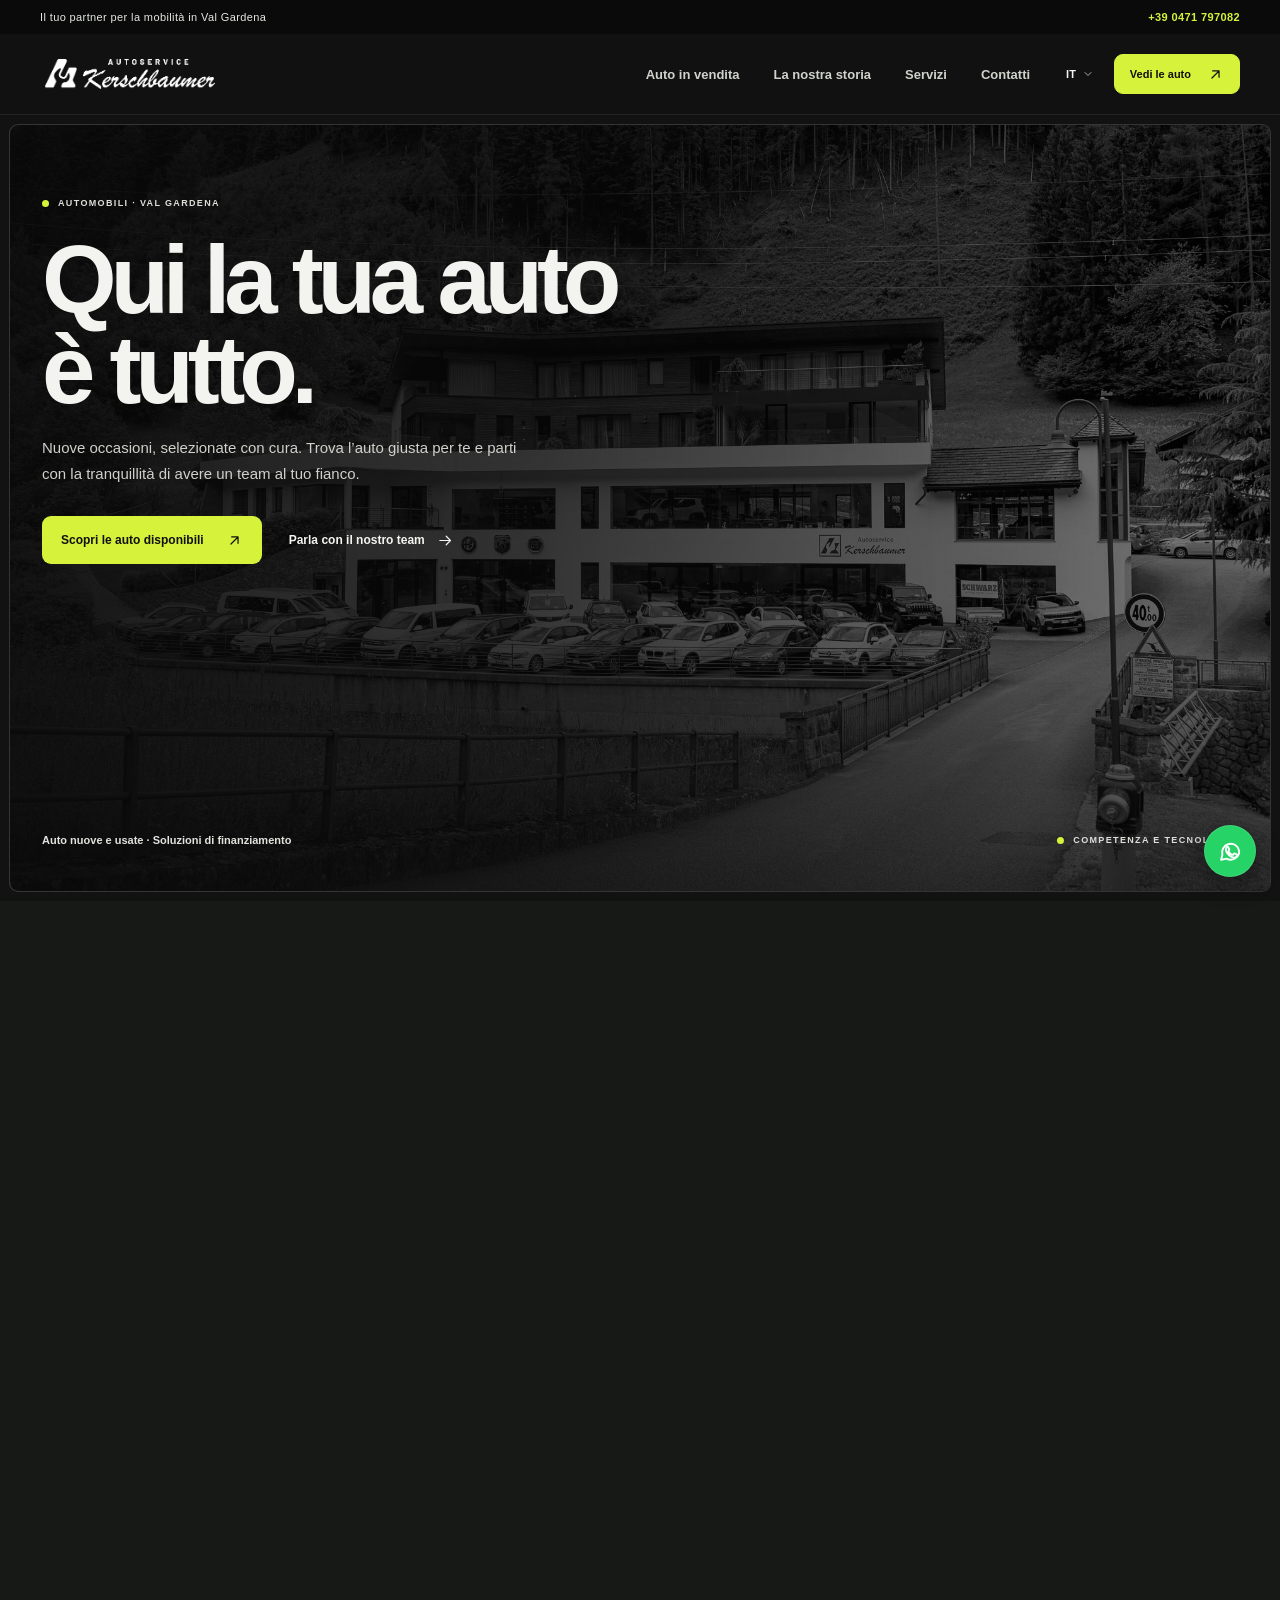
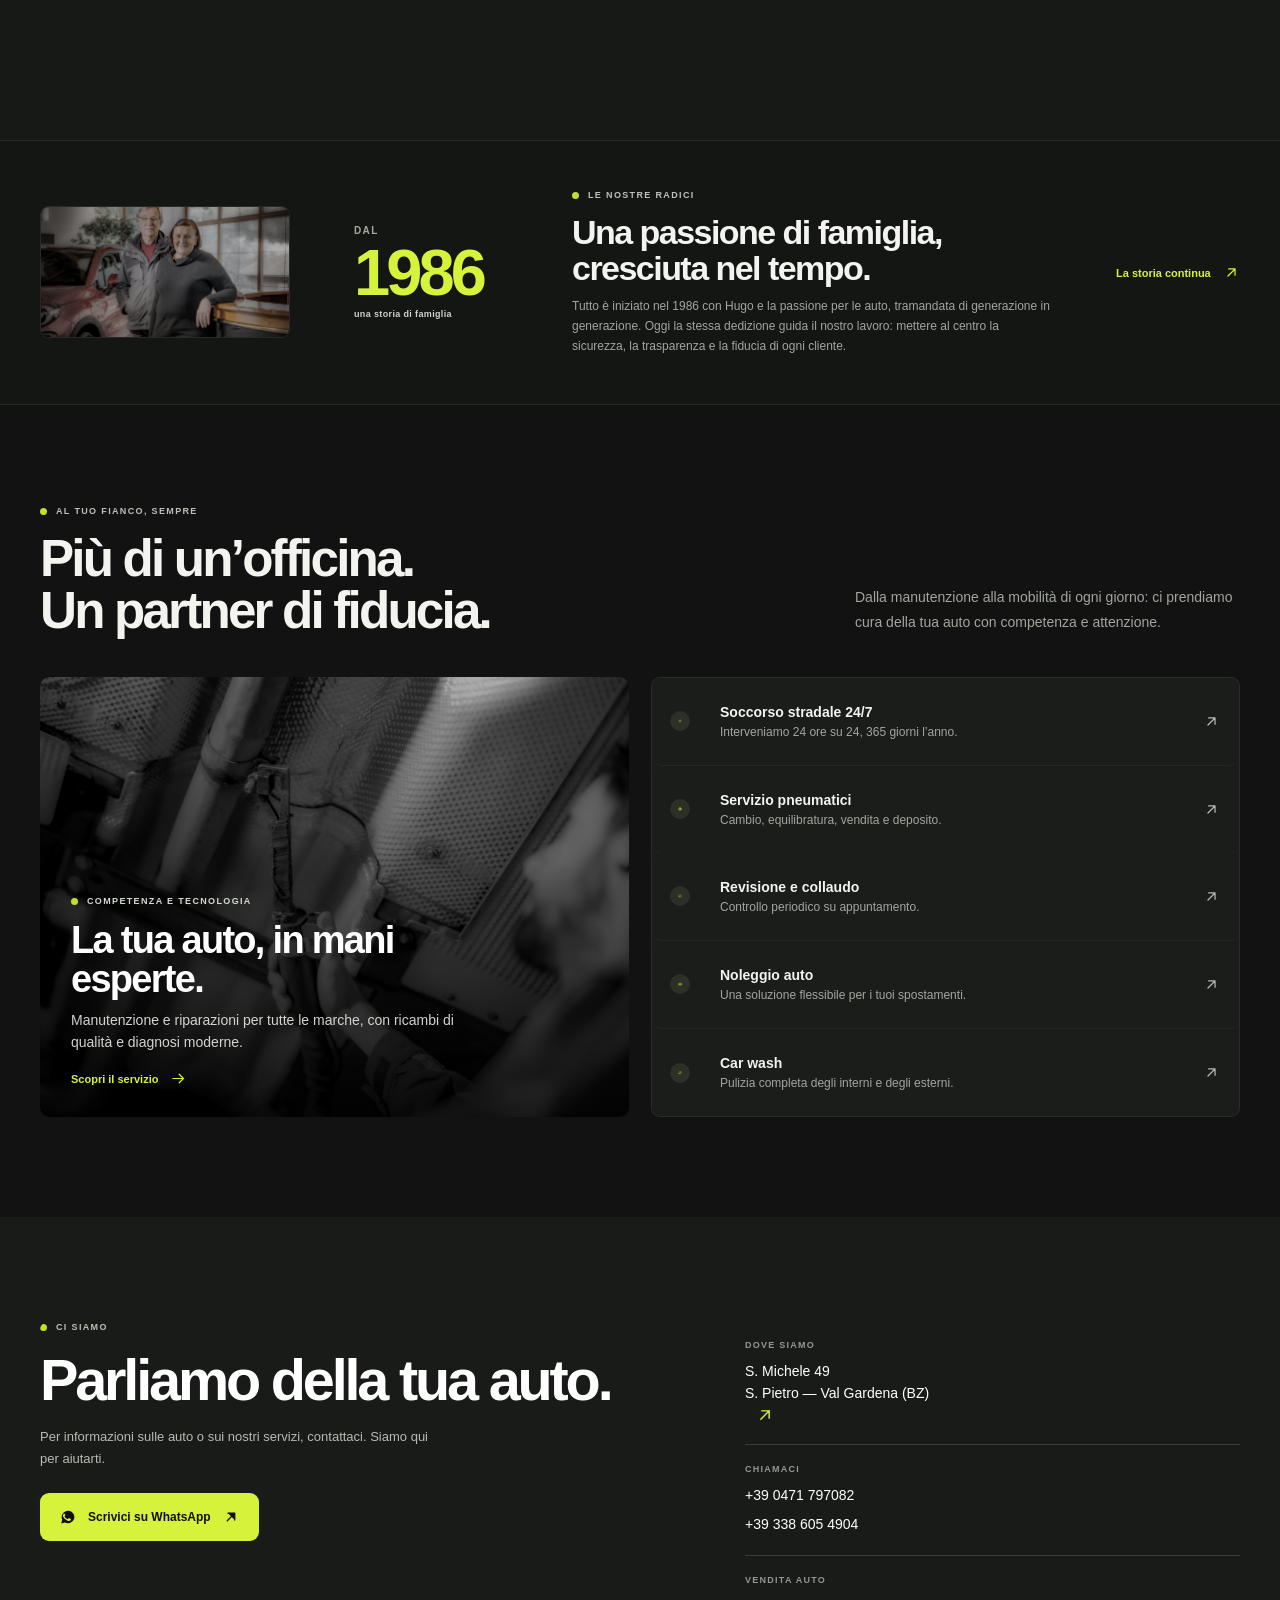
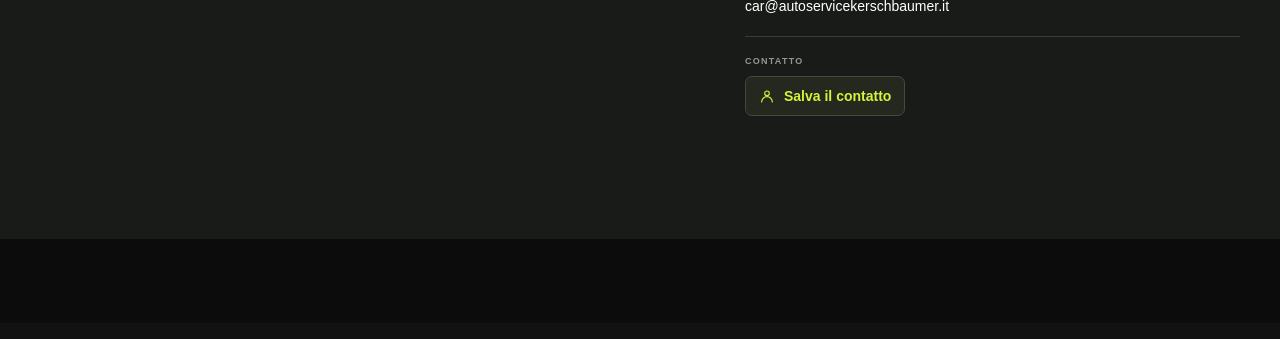
==== commit 21af913e: "Autoservice_Versione_8" ====
--- a/index.html
+++ b/index.html
@@ -103,7 +103,7 @@
         <div class="hero-content shell">
           <div class="hero-copy">
             <p class="eyebrow"><span class="eyebrow-dot"></span><span data-i18n="heroEyebrow">AUTOMOBILI · VAL GARDENA</span></p>
-            <h1 id="hero-title" data-i18n="heroTitle">La tua prossima auto<br />ti aspetta qui.</h1>
+            <h1 id="hero-title" data-i18n="heroTitle">Qui la tua auto<br />è tutto.</h1>
             <p class="hero-description" data-i18n="heroDescription">
               Nuove occasioni, selezionate con cura. Trova l’auto giusta per te e parti con la tranquillità di avere un team al tuo fianco.
             </p>
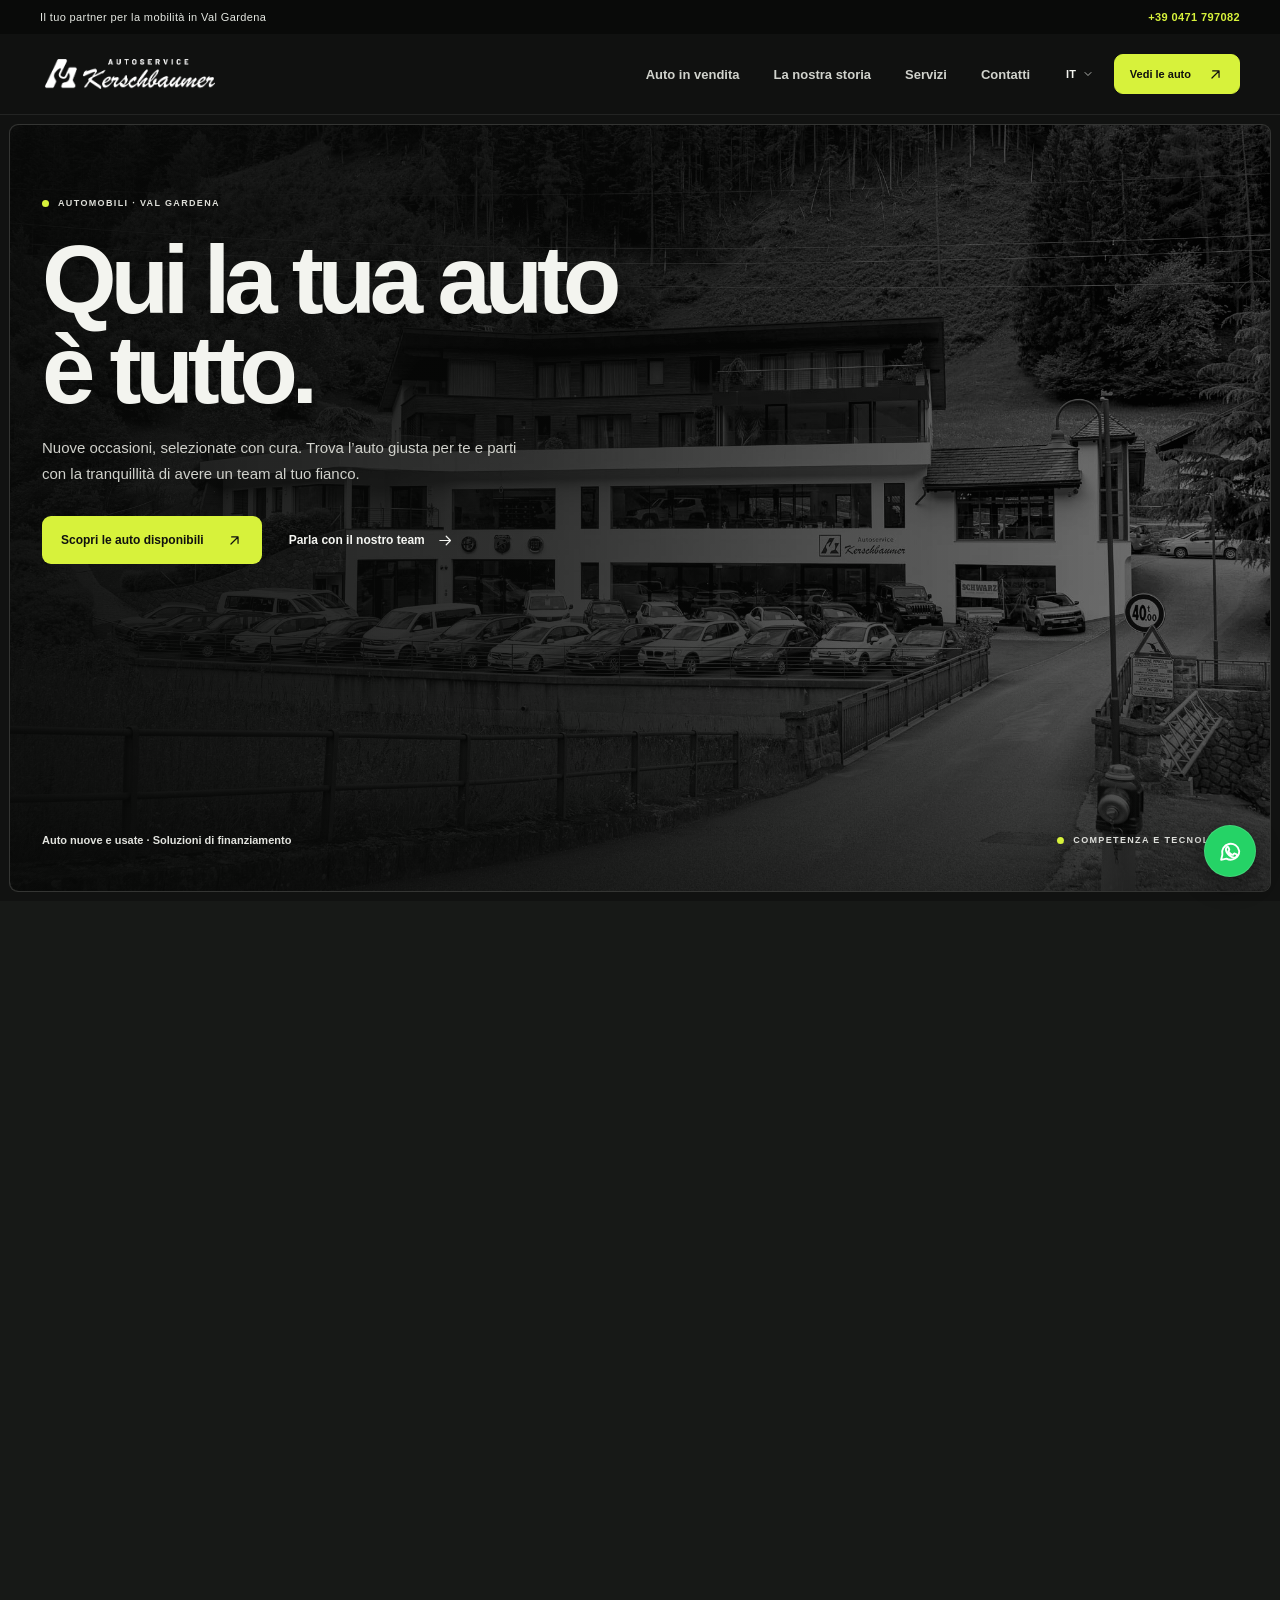
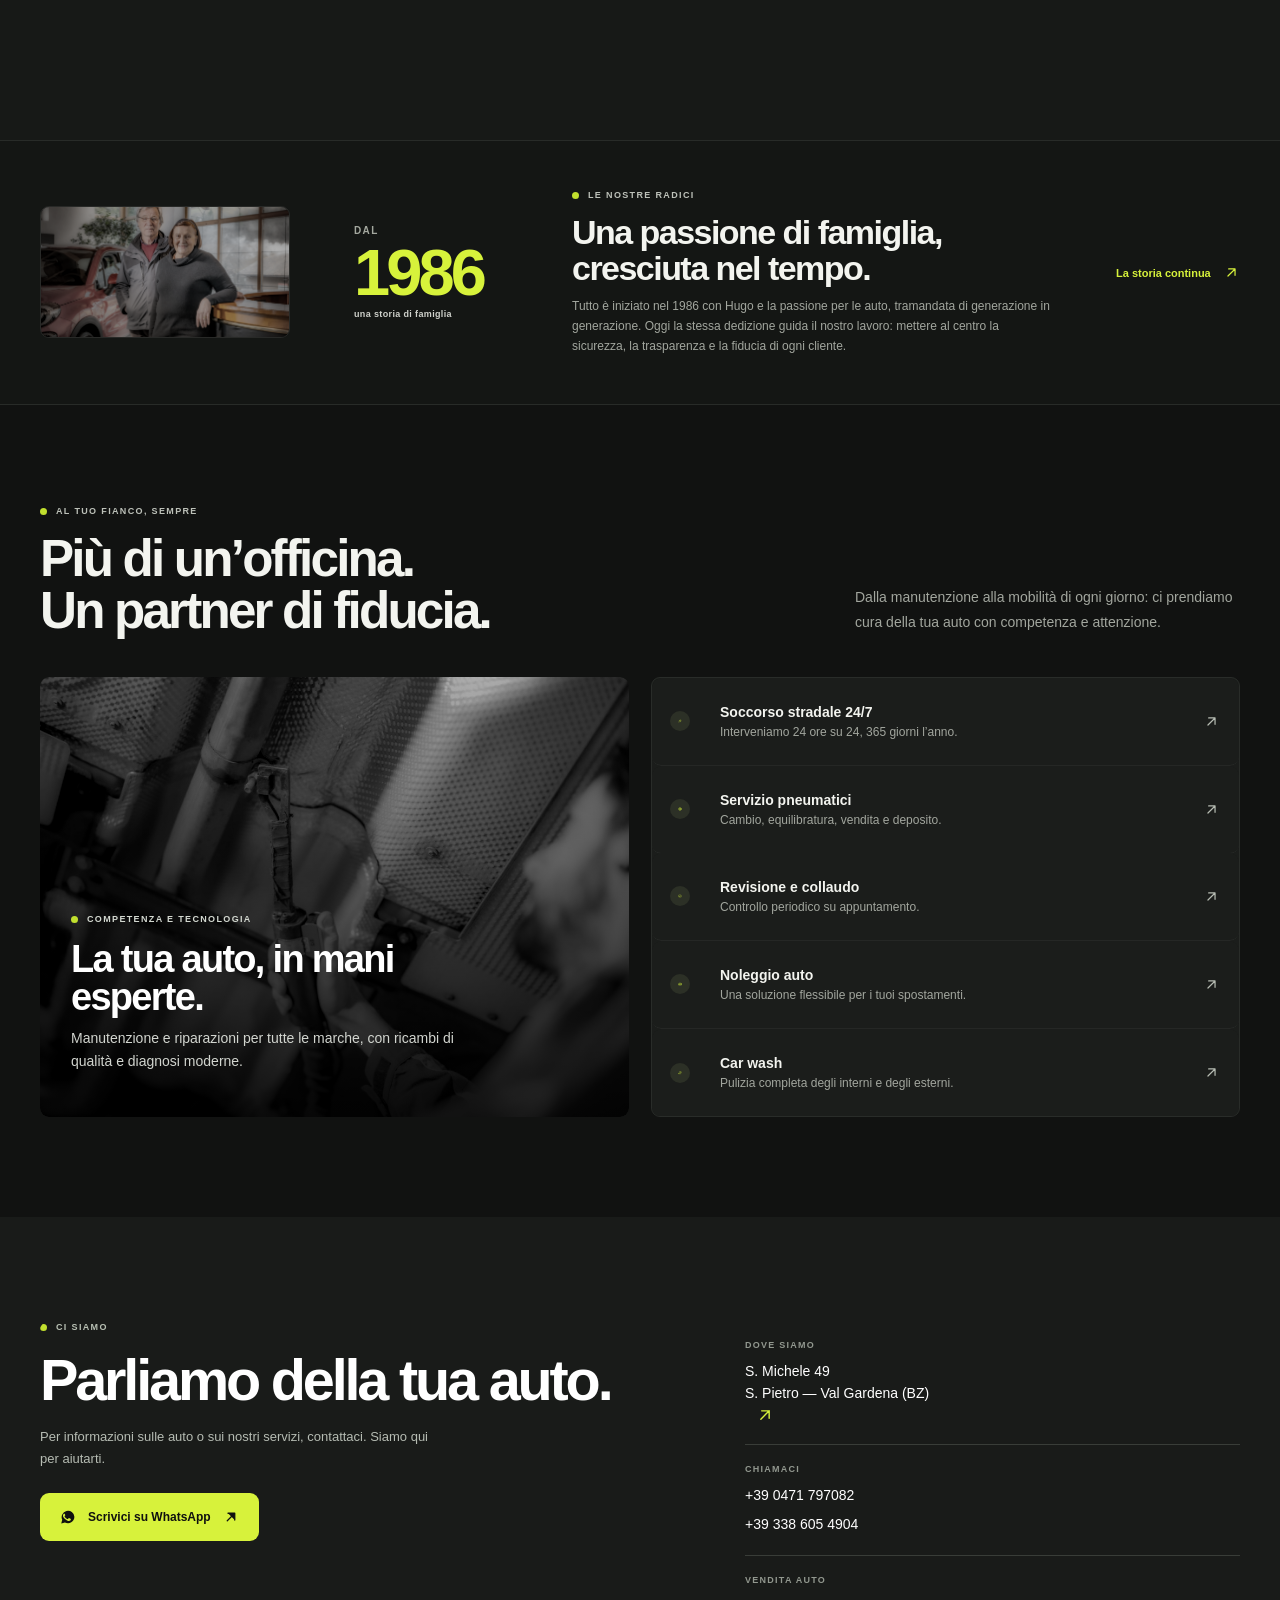
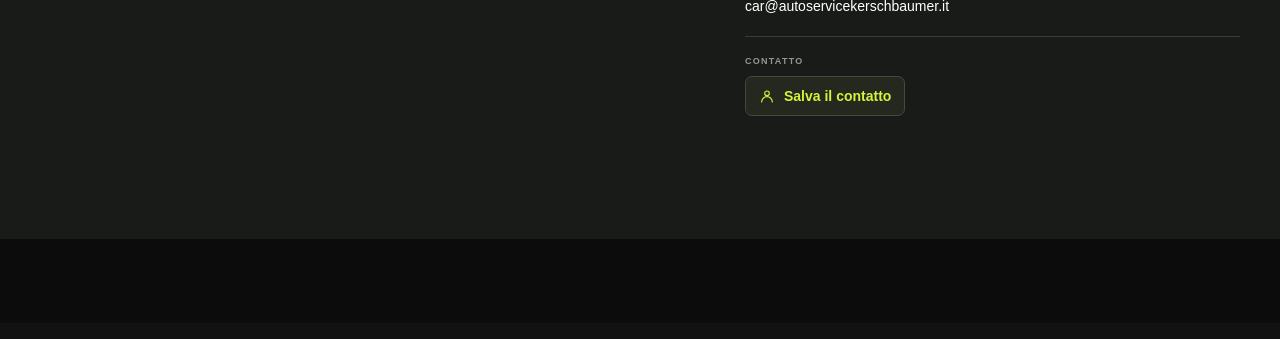
==== commit 19a469f3: "Autoservice_Versione_9" ====
--- a/index.html
+++ b/index.html
@@ -212,7 +212,6 @@
                 <p class="eyebrow"><span class="eyebrow-dot"></span><span data-i18n="workshopEyebrow">COMPETENZA E TECNOLOGIA</span></p>
                 <h3 data-i18n="workshopTitle">La tua auto, in mani esperte.</h3>
                 <p data-i18n="workshopText">Manutenzione e riparazioni per tutte le marche, con ricambi di qualità e diagnosi moderne.</p>
-                <button class="text-link service-details-trigger" type="button" data-service-trigger data-service-key="workshopTitle"><span data-i18n="serviceDetails">Scopri il servizio</span><svg class="icon text-arrow" aria-hidden="true"><use href="#icon-arrow-right" /></svg></button>
               </div>
             </article>
 
